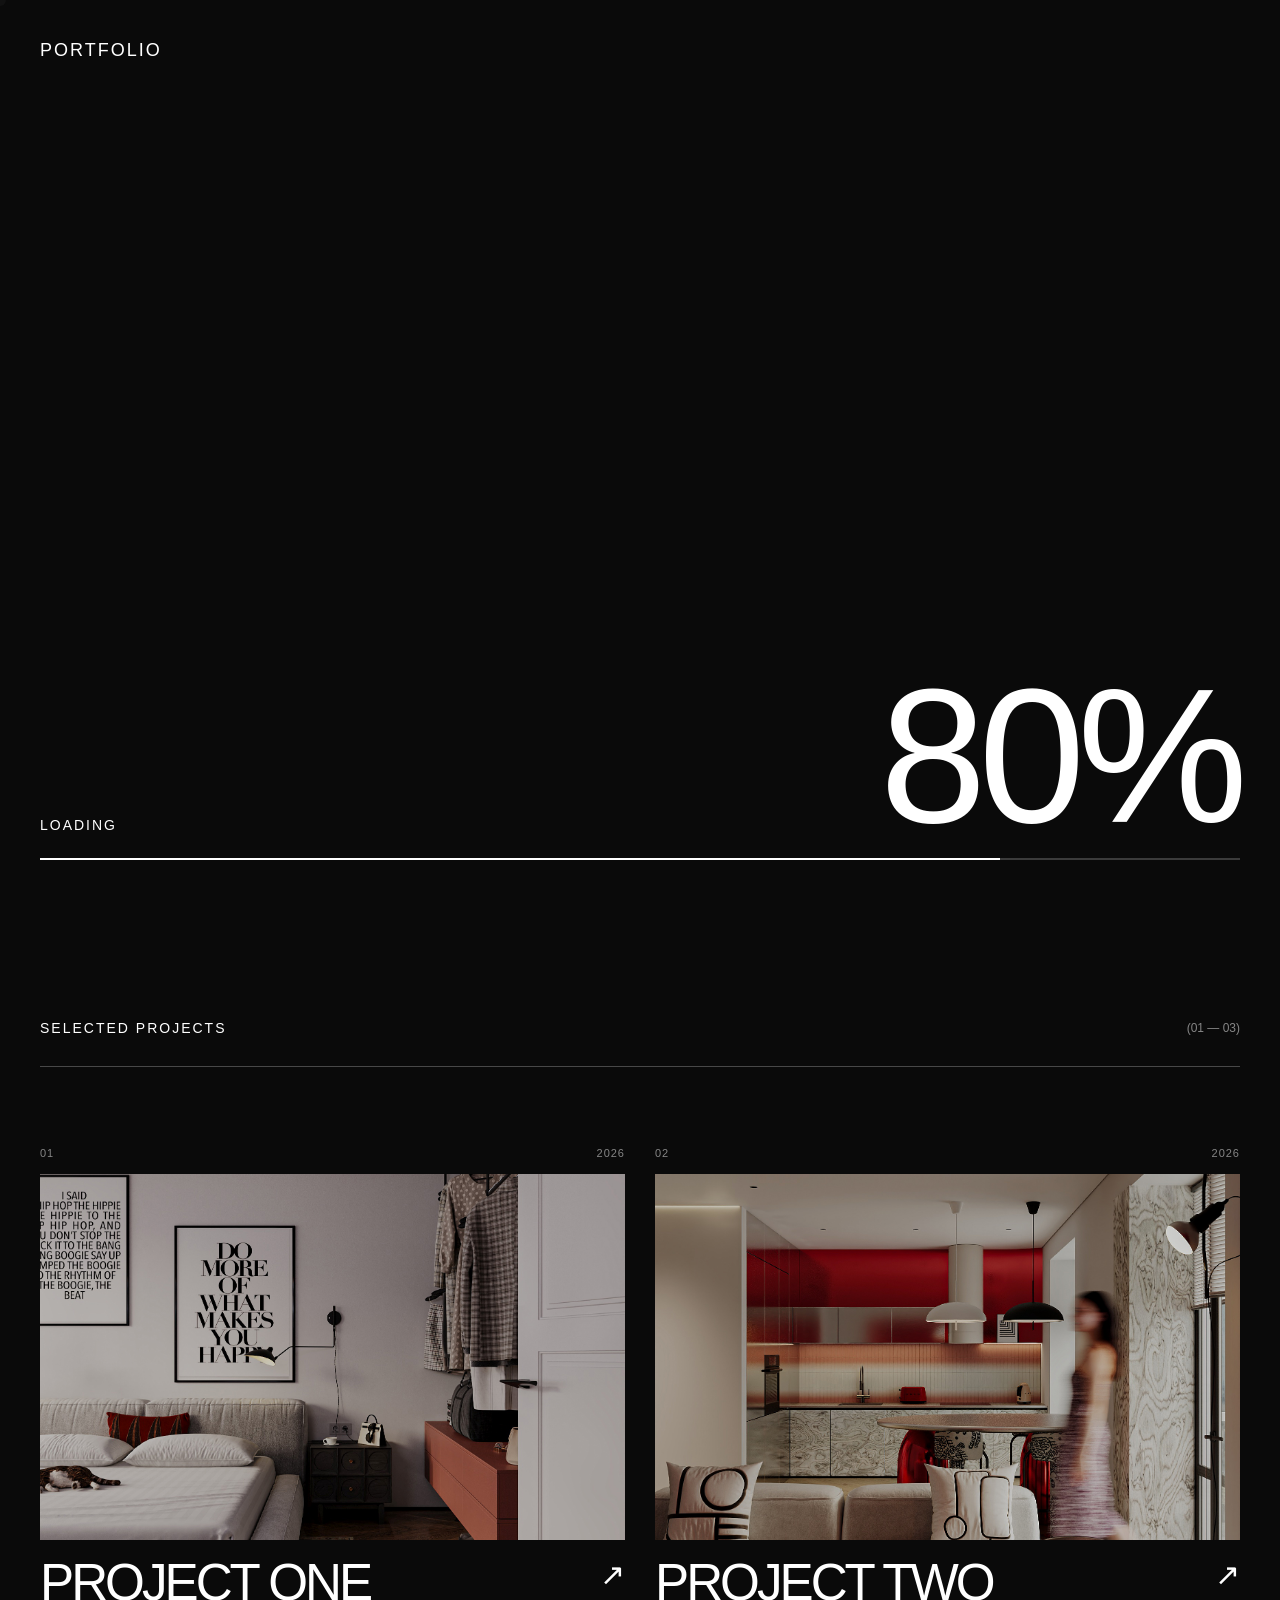
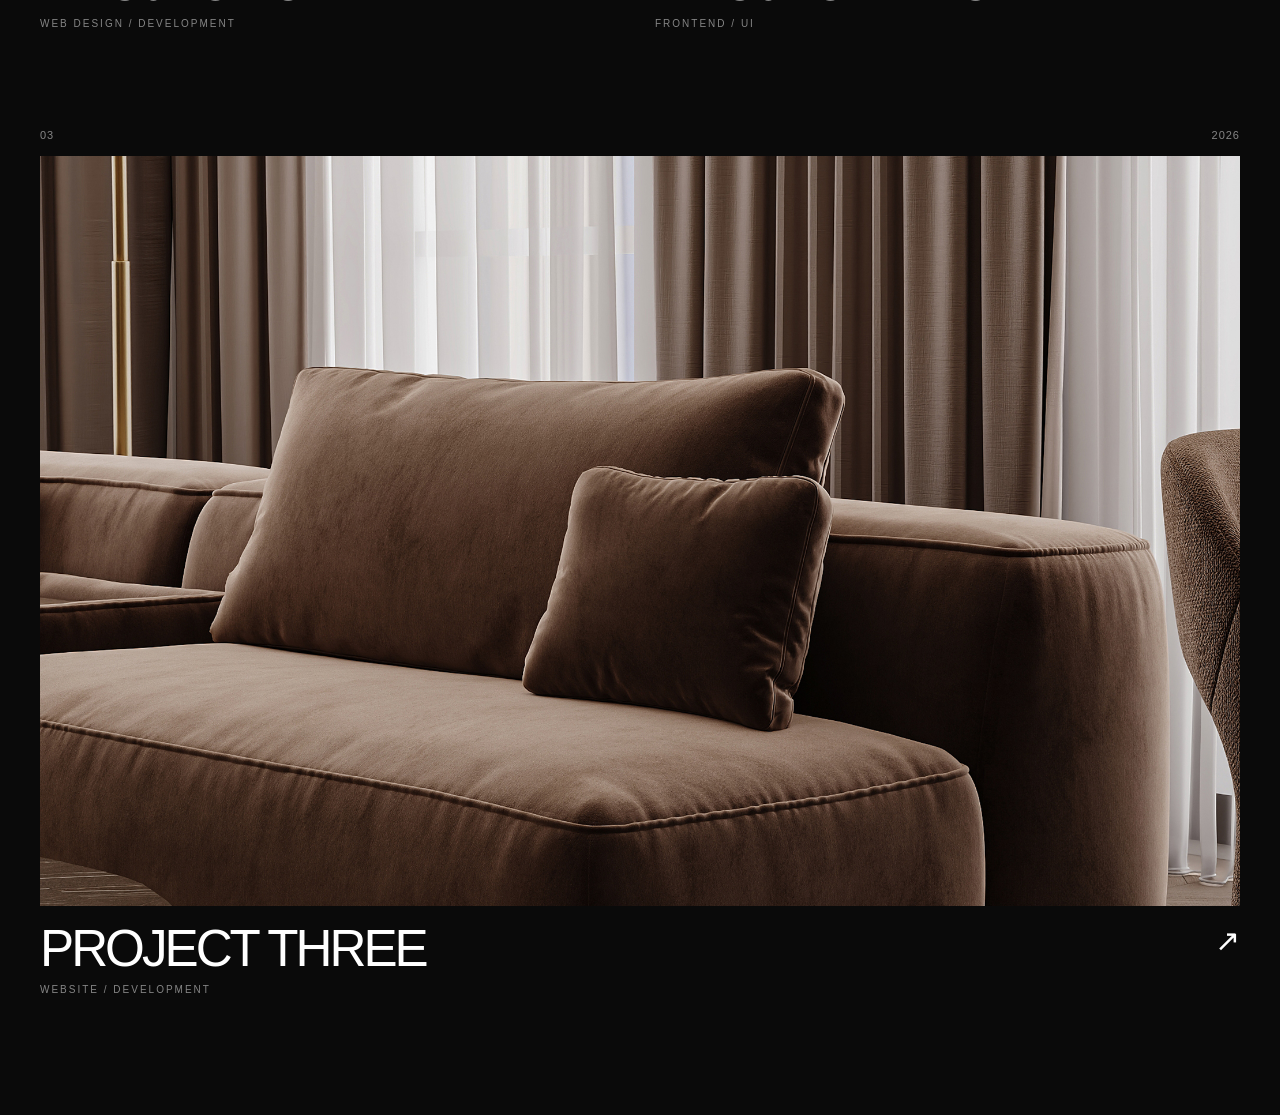
==== index.html @ f6649f34 "Add files via upload" ====
<!DOCTYPE html>
<html lang="uk">

<head>
    <meta charset="UTF-8">

    <meta
        name="viewport"
        content="width=device-width, initial-scale=1.0"
    >

    <title>Portfolio</title>

    <link rel="stylesheet" href="style.css">
</head>


<body>


    <!-- ========================
         CUSTOM CURSOR
    ========================= -->

    <div class="cursor"></div>



    <!-- ========================
         LOADER
    ========================= -->

    <div class="loader">

        <div class="loader-content">

            <h1 class="loader-logo">
                PORTFOLIO
            </h1>


            <div class="loader-bottom">

                <div class="loader-info">

                    <span>LOADING</span>

                    <span class="loader-percent">
                        0%
                    </span>

                </div>


                <div class="loader-line">

                    <div class="loader-line-progress"></div>

                </div>

            </div>

        </div>

    </div>



    <!-- ========================
         HERO
    ========================= -->

    <main class="hero">


        <div class="hero-top">

            <span>
                PORTFOLIO / 2026
            </span>

            <span>
                WEB DEVELOPER
            </span>

        </div>



        <div class="hero-title">

            <div class="hero-title-mask">

                <h1>
                    YOUR NAME
                </h1>

            </div>

        </div>



        <div class="hero-bottom">

            <span>
                SCROLL TO EXPLORE
            </span>

            <span>
                ↓
            </span>

        </div>


    </main>



    <!-- ========================
         PROJECTS
    ========================= -->

    <section
        class="projects"
        id="projects"
    >


        <!-- HEADER -->

        <div class="projects-header">

            <h2>
                SELECTED PROJECTS
            </h2>

            <span>
                (01 — 03)
            </span>

        </div>



        <!-- PROJECT GRID -->

        <div class="projects-grid">


            <!-- ========================
                 PROJECT 01
            ========================= -->

            <article class="project-card">


                <div class="project-meta">

                    <span>
                        01
                    </span>

                    <span>
                        2026
                    </span>

                </div>



                <div class="project-image">

                    <img
                        src="assets/images/project-1.jpg"
                        alt="Project One"
                    >

                </div>



                <div class="project-card-bottom">


                    <div class="project-text">

                        <h3>
                            PROJECT ONE
                        </h3>

                        <p>
                            WEB DESIGN / DEVELOPMENT
                        </p>

                    </div>


                    <span class="project-card-arrow">
                        ↗
                    </span>


                </div>


            </article>



            <!-- ========================
                 PROJECT 02
            ========================= -->

            <article class="project-card">


                <div class="project-meta">

                    <span>
                        02
                    </span>

                    <span>
                        2026
                    </span>

                </div>



                <div class="project-image">

                    <img
                        src="assets/images/project-2.jpg"
                        alt="Project Two"
                    >

                </div>



                <div class="project-card-bottom">


                    <div class="project-text">

                        <h3>
                            PROJECT TWO
                        </h3>

                        <p>
                            FRONTEND / UI
                        </p>

                    </div>


                    <span class="project-card-arrow">
                        ↗
                    </span>


                </div>


            </article>



            <!-- ========================
                 PROJECT 03
            ========================= -->

            <article class="project-card">


                <div class="project-meta">

                    <span>
                        03
                    </span>

                    <span>
                        2026
                    </span>

                </div>



                <div class="project-image">

                    <img
                        src="assets/images/project-3.jpg"
                        alt="Project Three"
                    >

                </div>



                <div class="project-card-bottom">


                    <div class="project-text">

                        <h3>
                            PROJECT THREE
                        </h3>

                        <p>
                            WEBSITE / DEVELOPMENT
                        </p>

                    </div>


                    <span class="project-card-arrow">
                        ↗
                    </span>


                </div>


            </article>


        </div>


    </section>



    <!-- JAVASCRIPT -->

    <script src="script.js"></script>


</body>

</html>
---- style.css ----
/* ========================
   RESET
======================== */

* {
    margin: 0;
    padding: 0;
    box-sizing: border-box;
}


html,
body {
    width: 100%;
    min-height: 100%;
}


html {
    scroll-behavior: smooth;
}


body {
    font-family: Arial, sans-serif;

    background: #ffffff;

    overflow-x: hidden;
}



/* ========================
   LOADER
======================== */

.loader {
    position: fixed;

    inset: 0;

    z-index: 9999;

    background: #0a0a0a;

    color: #ffffff;
}


.loader-content {
    width: 100%;
    height: 100%;

    padding: 40px;

    display: flex;

    flex-direction: column;

    justify-content: space-between;
}


.loader-logo {
    font-size: 18px;

    font-weight: 500;

    letter-spacing: 2px;
}


.loader-bottom {
    width: 100%;
}


.loader-info {
    display: flex;

    justify-content: space-between;

    align-items: flex-end;

    margin-bottom: 25px;
}


.loader-info > span:first-child {
    font-size: 14px;

    letter-spacing: 2px;
}


.loader-percent {
    font-size: clamp(
        70px,
        15vw,
        220px
    );

    line-height: 0.8;

    letter-spacing: -8px;
}


.loader-line {
    width: 100%;

    height: 2px;

    background:
        rgba(255, 255, 255, 0.2);

    overflow: hidden;
}


.loader-line-progress {
    width: 0%;

    height: 100%;

    background: #ffffff;

    transition:
        width 0.1s linear;
}



/* ========================
   HERO
======================== */

.hero {
    position: relative;

    min-height: 100vh;

    padding: 40px;

    overflow: hidden;

    color: #000000;

    background: #f2f2f2;

    display: flex;

    flex-direction: column;

    justify-content: space-between;
}



/* ========================
   HERO BACKGROUND IMAGE
======================== */

.hero::before {
    content: "";

    position: absolute;

    inset: 0;

    background-image:
        url("assets/images/me.jpg");

    background-size: cover;

    background-position: center;

    background-repeat: no-repeat;

    filter: none;

    opacity: 1;

    transform: none;

    z-index: 0;
}



/* Ніякого білого шару */

.hero::after {
    content: none;
}



/* Контент поверх картинки */

.hero > * {
    position: relative;

    z-index: 1;
}



/* ========================
   HERO TOP
======================== */

.hero-top,
.hero-bottom {
    display: flex;

    justify-content: space-between;

    align-items: center;

    font-size: 12px;

    letter-spacing: 1px;

    opacity: 0;

    transform:
        translateY(20px);

    transition:
        opacity 0.8s ease,
        transform 0.8s ease;
}



/* ========================
   HERO TITLE
======================== */

.hero-title-mask {
    overflow: hidden;
}


.hero-title h1 {
    font-size: clamp(
        60px,
        14vw,
        220px
    );

    line-height: 0.8;

    letter-spacing: -8px;

    color: #000000;

    font-weight: 500;

    transform:
        translateY(110%);

    transition:
        transform 1.2s
        cubic-bezier(
            0.76,
            0,
            0.24,
            1
        );
}



/* ========================
   HERO ANIMATION
======================== */

.hero.show .hero-title h1 {
    transform:
        translateY(0);
}


.hero.show .hero-top,
.hero.show .hero-bottom {
    opacity: 1;

    transform:
        translateY(0);
}


.hero.show .hero-bottom {
    transition-delay: 0.2s;
}



/* ========================
   CUSTOM CURSOR
======================== */

.cursor {
    position: fixed;

    top: 0;

    left: 0;

    width: 12px;

    height: 12px;

    background: #111111;

    border-radius: 50%;

    pointer-events: none;

    z-index: 10000;

    transform:
        translate(-50%, -50%);

    transition:
        width 0.25s ease,
        height 0.25s ease,
        background 0.25s ease;
}



/* Збільшений курсор */

.cursor.active {
    width: 50px;

    height: 50px;

    background:
        rgba(20, 20, 20, 0.15);
}



/* ========================
   WHITE CURSOR
======================== */

.cursor.light {
    background: #ffffff;
}


.cursor.light.active {
    width: 50px;

    height: 50px;

    background:
        rgba(255, 255, 255, 0.25);
}



/* ========================
   DESKTOP CURSOR
======================== */

@media (pointer: fine) {

    body {
        cursor: none;
    }


    a,
    button {
        cursor: none;
    }

}



/* ========================
   TOUCH DEVICES
======================== */

@media (pointer: coarse) {

    .cursor {
        display: none;
    }

}



/* ========================
   PROJECTS
======================== */

.projects {
    position: relative;

    min-height: 100vh;

    padding: 120px 40px;

    background: #0a0a0a;

    color: #ffffff;
}



/* ========================
   PROJECTS HEADER
======================== */

.projects-header {
    display: flex;

    justify-content: space-between;

    align-items: center;

    padding-bottom: 30px;

    margin-bottom: 80px;

    border-bottom:
        1px solid
        rgba(255, 255, 255, 0.25);
}


.projects-header h2 {
    font-size: 14px;

    font-weight: 400;

    letter-spacing: 2px;
}


.projects-header span {
    font-size: 12px;

    opacity: 0.5;
}



/* ========================
   PROJECT GRID
======================== */

.projects-grid {
    display: grid;

    grid-template-columns:
        repeat(2, 1fr);

    gap: 100px 30px;
}



/* Третя картка на всю ширину */

.project-card:nth-child(3) {
    grid-column:
        1 / -1;
}



/* ========================
   PROJECT CARD
======================== */

.project-card {
    position: relative;
}



/* ========================
   PROJECT META
======================== */

.project-meta {
    display: flex;

    justify-content: space-between;

    align-items: center;

    margin-bottom: 15px;

    font-size: 11px;

    letter-spacing: 1px;

    opacity: 0.5;
}



/* ========================
   PROJECT IMAGE
======================== */

.project-image {
    position: relative;

    width: 100%;

    aspect-ratio: 16 / 10;

    overflow: hidden;

    background: #181818;
}


.project-image img {
    width: 100%;

    height: 100%;

    display: block;

    object-fit: cover;

    transform:
        scale(1);

    transition:
        transform 0.8s
        cubic-bezier(
            0.16,
            1,
            0.3,
            1
        );
}



/* ========================
   PROJECT BOTTOM
======================== */

.project-card-bottom {
    display: flex;

    justify-content: space-between;

    align-items: flex-start;

    gap: 20px;

    padding-top: 20px;
}



/* ========================
   PROJECT TITLE
======================== */

.project-card-bottom h3 {
    font-size: clamp(
        30px,
        4vw,
        70px
    );

    font-weight: 500;

    line-height: 0.9;

    letter-spacing: -3px;
}



/* ========================
   PROJECT DESCRIPTION
======================== */

.project-card-bottom p {
    margin-top: 12px;

    font-size: 10px;

    letter-spacing: 2px;

    opacity: 0.5;
}



/* ========================
   PROJECT ARROW
======================== */

.project-card-arrow {
    flex-shrink: 0;

    font-size: 30px;

    line-height: 1;

    transition:
        transform 0.4s ease;
}



/* ========================
   PROJECT HOVER
======================== */

.project-card:hover
.project-image img {
    transform:
        scale(1.06);
}


.project-card:hover
.project-card-arrow {
    transform:
        rotate(45deg);
}



/* ========================
   TABLET
======================== */

@media (max-width: 900px) {

    .projects-grid {
        grid-template-columns: 1fr;

        gap: 80px;
    }


    .project-card:nth-child(3) {
        grid-column: auto;
    }

}



/* ========================
   MOBILE
======================== */

@media (max-width: 768px) {


    /* LOADER */

    .loader-content {
        padding: 20px;
    }


    .loader-percent {
        letter-spacing: -4px;
    }



    /* HERO */

    .hero {
        padding: 20px;
    }


    .hero::before {
        background-size: cover;

        background-position: center;

        filter: none;

        opacity: 1;

        transform: none;
    }


    .hero-title h1 {
        font-size: clamp(
            55px,
            18vw,
            100px
        );

        letter-spacing: -4px;
    }


    .hero-top,
    .hero-bottom {
        font-size: 10px;
    }



    /* PROJECTS */

    .projects {
        padding:
            80px 20px;
    }


    .projects-header {
        margin-bottom: 50px;
    }


    .projects-grid {
        grid-template-columns: 1fr;

        gap: 70px;
    }


    .project-card:nth-child(3) {
        grid-column: auto;
    }


    .project-image {
        aspect-ratio: 4 / 3;
    }


    .project-card-bottom h3 {
        font-size: 40px;

        letter-spacing: -2px;
    }


    .project-card-arrow {
        font-size: 25px;
    }

}



/* ========================
   SMALL MOBILE
======================== */

@media (max-width: 480px) {

    .hero {
        min-height: 100svh;
    }


    .hero-title h1 {
        font-size: 17vw;

        letter-spacing: -3px;
    }


    .projects-header h2 {
        font-size: 11px;
    }


    .project-card-bottom h3 {
        font-size: 34px;
    }


    .project-card-bottom p {
        font-size: 9px;
    }

}
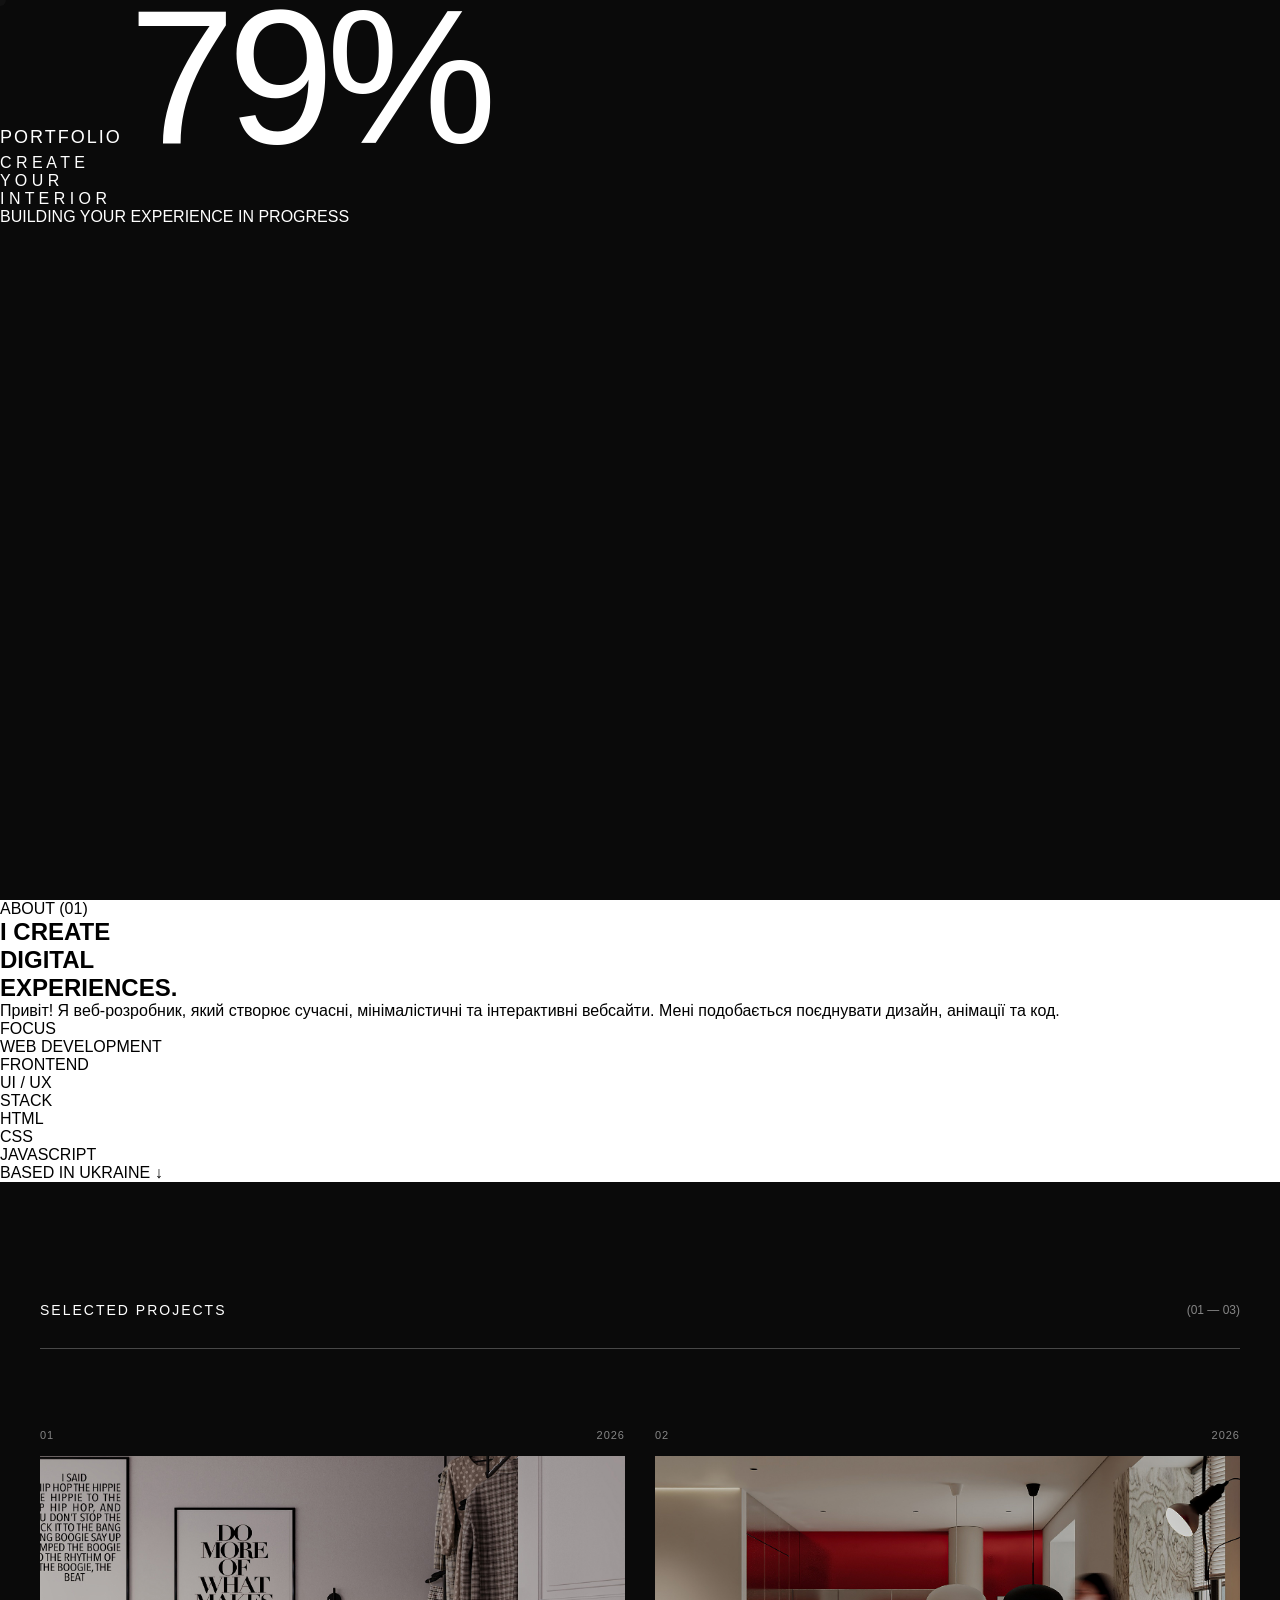
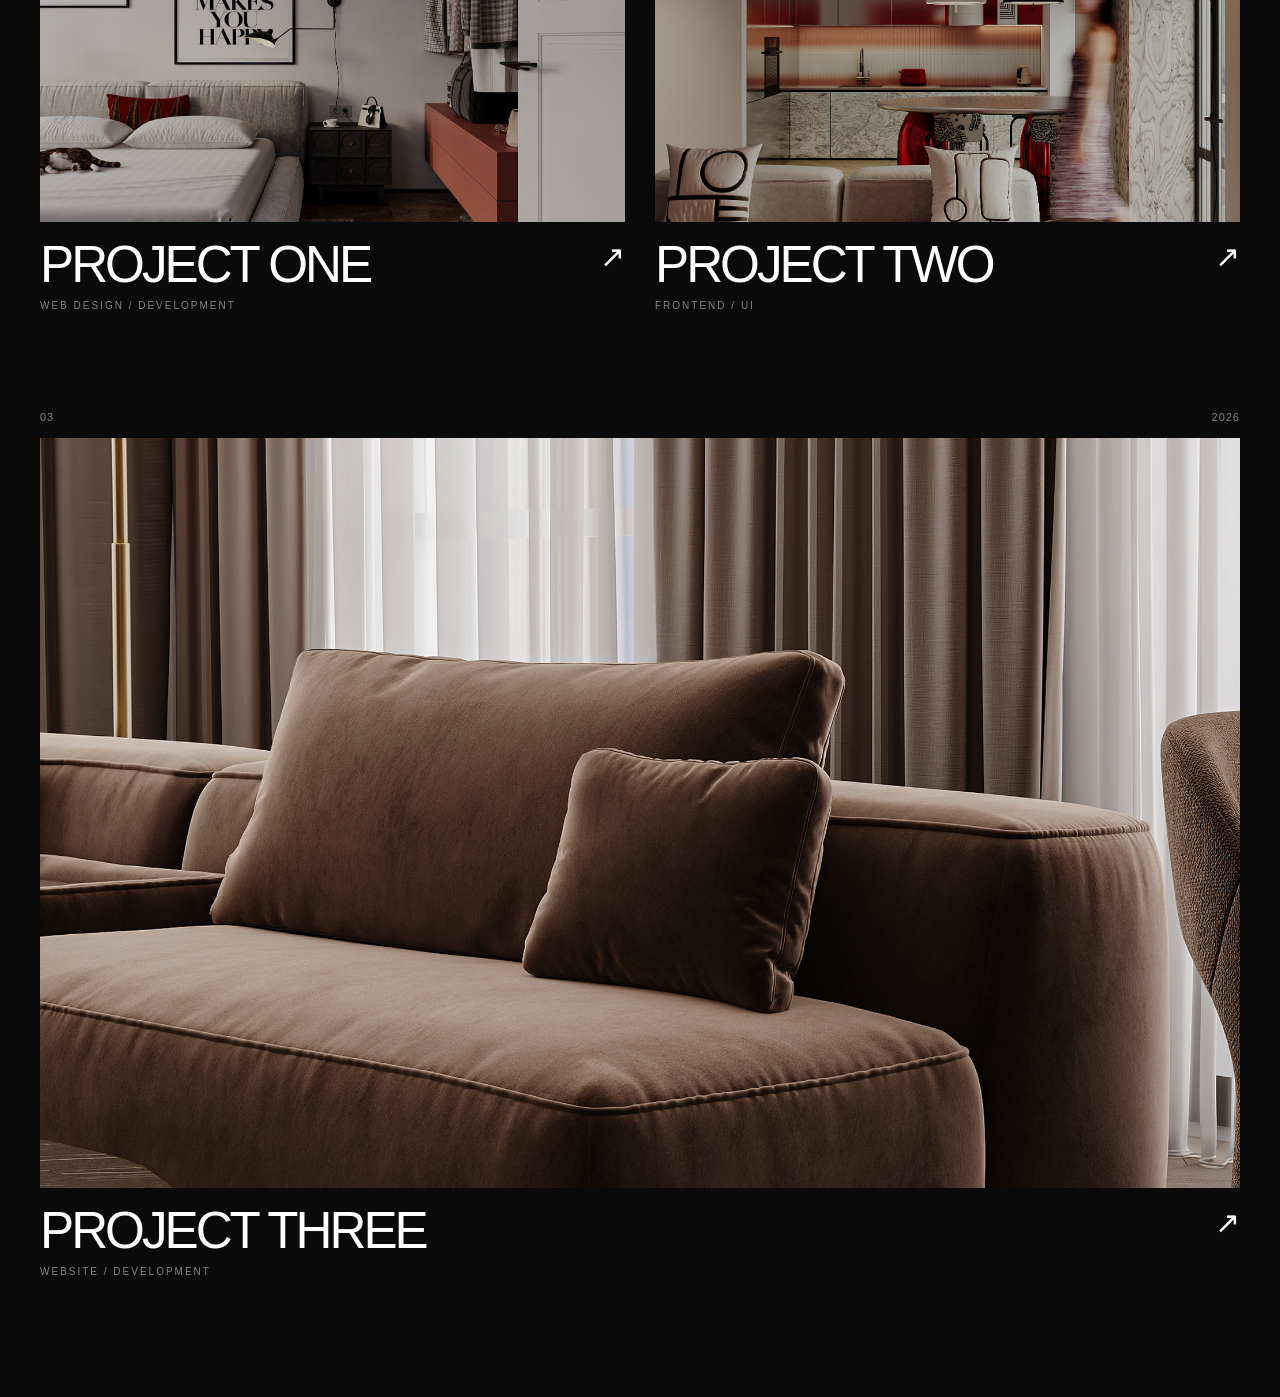
==== commit 5d2738cc: "Refactor index.html with new loader and structure Updated the HTML structure and added a loader sect" ====
--- a/index.html
+++ b/index.html
@@ -32,35 +32,138 @@
 
     <div class="loader">
 
-        <div class="loader-content">
-
-            <h1 class="loader-logo">
+        <!-- TOP -->
+
+        <div class="loader-top">
+
+            <span class="loader-logo">
                 PORTFOLIO
-            </h1>
-
-
-            <div class="loader-bottom">
-
-                <div class="loader-info">
-
-                    <span>LOADING</span>
-
-                    <span class="loader-percent">
-                        0%
-                    </span>
-
-                </div>
-
-
-                <div class="loader-line">
-
-                    <div class="loader-line-progress"></div>
+            </span>
+
+            <span class="loader-percent">
+                0%
+            </span>
+
+        </div>
+
+
+        <!-- BUILDING AREA -->
+
+        <div class="build-stage">
+
+
+            <!-- TEXT -->
+
+            <div class="build-text">
+
+
+                <!-- CREATE -->
+
+                <div class="build-line">
+
+                    <span class="build-letter">C</span>
+                    <span class="build-letter">R</span>
+                    <span class="build-letter">E</span>
+                    <span class="build-letter">A</span>
+                    <span class="build-letter">T</span>
+                    <span class="build-letter">E</span>
+
+                </div>
+
+
+                <!-- YOUR -->
+
+                <div class="build-line">
+
+                    <span class="build-letter">Y</span>
+                    <span class="build-letter">O</span>
+                    <span class="build-letter">U</span>
+                    <span class="build-letter">R</span>
+
+                </div>
+
+
+                <!-- INTERIOR -->
+
+                <div class="build-line">
+
+                    <span class="build-letter">I</span>
+                    <span class="build-letter">N</span>
+                    <span class="build-letter">T</span>
+                    <span class="build-letter">E</span>
+                    <span class="build-letter">R</span>
+                    <span class="build-letter">I</span>
+                    <span class="build-letter">O</span>
+                    <span class="build-letter">R</span>
 
                 </div>
 
             </div>
 
-        </div>
+
+
+            <!-- ========================
+                 BUILDER
+            ========================= -->
+
+            <div class="builder">
+
+
+                <!-- HELMET -->
+
+                <div class="builder-helmet"></div>
+
+
+                <!-- HEAD -->
+
+                <div class="builder-head"></div>
+
+
+                <!-- BODY -->
+
+                <div class="builder-body"></div>
+
+
+                <!-- ARMS -->
+
+                <div class="builder-arm builder-arm-left"></div>
+
+                <div class="builder-arm builder-arm-right"></div>
+
+
+                <!-- LEGS -->
+
+                <div class="builder-leg builder-leg-left"></div>
+
+                <div class="builder-leg builder-leg-right"></div>
+
+
+                <!-- LETTER IN HAND -->
+
+                <span class="builder-letter"></span>
+
+
+            </div>
+
+
+        </div>
+
+
+
+        <!-- BOTTOM -->
+
+        <div class="loader-bottom">
+
+            <span>
+                BUILDING YOUR EXPERIENCE
+            </span>
+
+            <span class="loader-status">
+                IN PROGRESS
+            </span>
+
+        </div>
+
 
     </div>
 
@@ -119,16 +222,122 @@
 
 
     <!-- ========================
+         ABOUT
+    ========================= -->
+
+    <section class="about" id="about">
+
+
+        <div class="about-header">
+
+            <span>
+                ABOUT
+            </span>
+
+            <span>
+                (01)
+            </span>
+
+        </div>
+
+
+
+        <div class="about-content">
+
+
+            <div class="about-title">
+
+                <h2>
+                    I CREATE<br>
+                    DIGITAL<br>
+                    EXPERIENCES.
+                </h2>
+
+            </div>
+
+
+
+            <div class="about-right">
+
+
+                <p class="about-description">
+
+                    Привіт! Я веб-розробник, який створює
+                    сучасні, мінімалістичні та інтерактивні
+                    вебсайти. Мені подобається поєднувати
+                    дизайн, анімації та код.
+
+                </p>
+
+
+
+                <div class="about-details">
+
+
+                    <div class="about-detail">
+
+                        <span class="about-label">
+                            FOCUS
+                        </span>
+
+                        <p>
+                            WEB DEVELOPMENT<br>
+                            FRONTEND<br>
+                            UI / UX
+                        </p>
+
+                    </div>
+
+
+
+                    <div class="about-detail">
+
+                        <span class="about-label">
+                            STACK
+                        </span>
+
+                        <p>
+                            HTML<br>
+                            CSS<br>
+                            JAVASCRIPT
+                        </p>
+
+                    </div>
+
+
+                </div>
+
+
+            </div>
+
+
+        </div>
+
+
+
+        <div class="about-bottom">
+
+            <span>
+                BASED IN UKRAINE
+            </span>
+
+            <span>
+                ↓
+            </span>
+
+        </div>
+
+
+    </section>
+
+
+
+    <!-- ========================
          PROJECTS
     ========================= -->
 
-    <section
-        class="projects"
-        id="projects"
-    >
-
-
-        <!-- HEADER -->
+    <section class="projects" id="projects">
+
 
         <div class="projects-header">
 
@@ -143,8 +352,6 @@
         </div>
 
 
-
-        <!-- PROJECT GRID -->
 
         <div class="projects-grid">
 
@@ -335,11 +542,13 @@
 
 
 
-    <!-- JAVASCRIPT -->
+    <!-- ========================
+         JAVASCRIPT
+    ========================= -->
 
     <script src="script.js"></script>
 
 
 </body>
 
-</html>+</html>
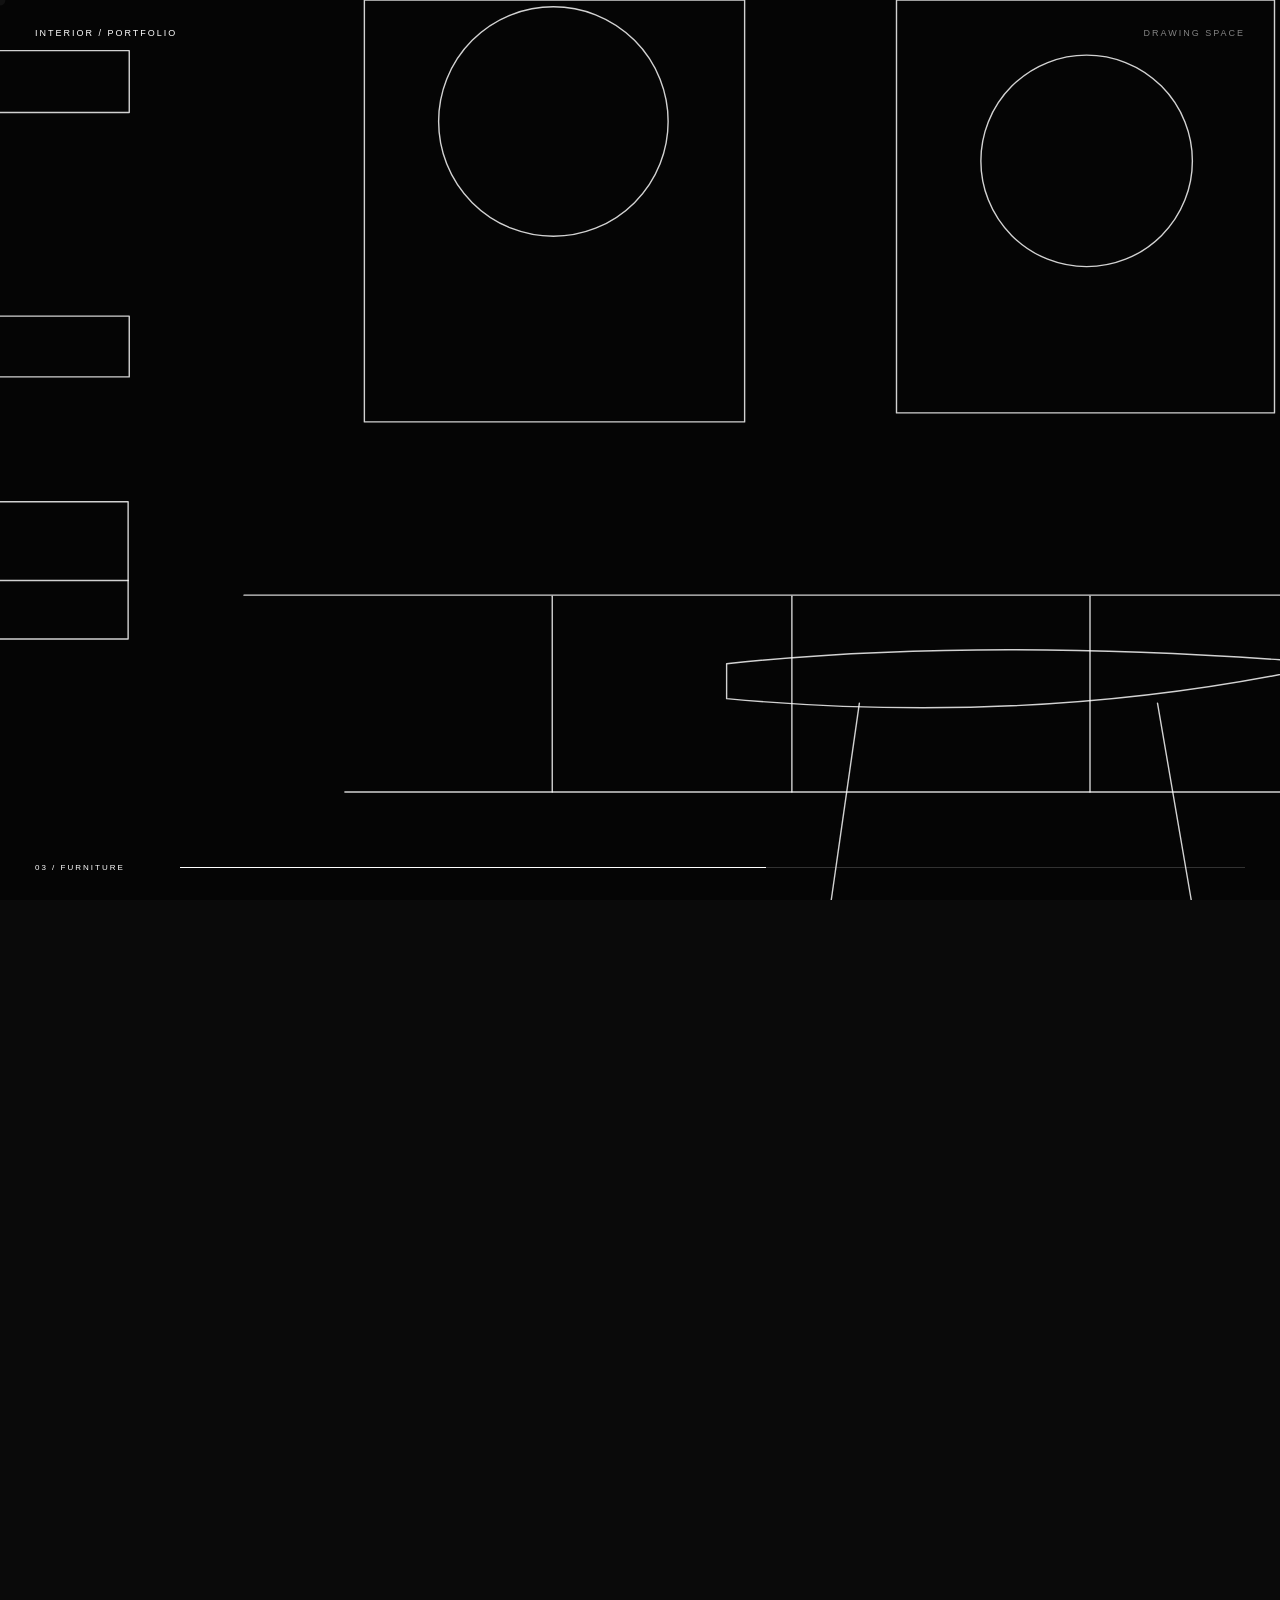
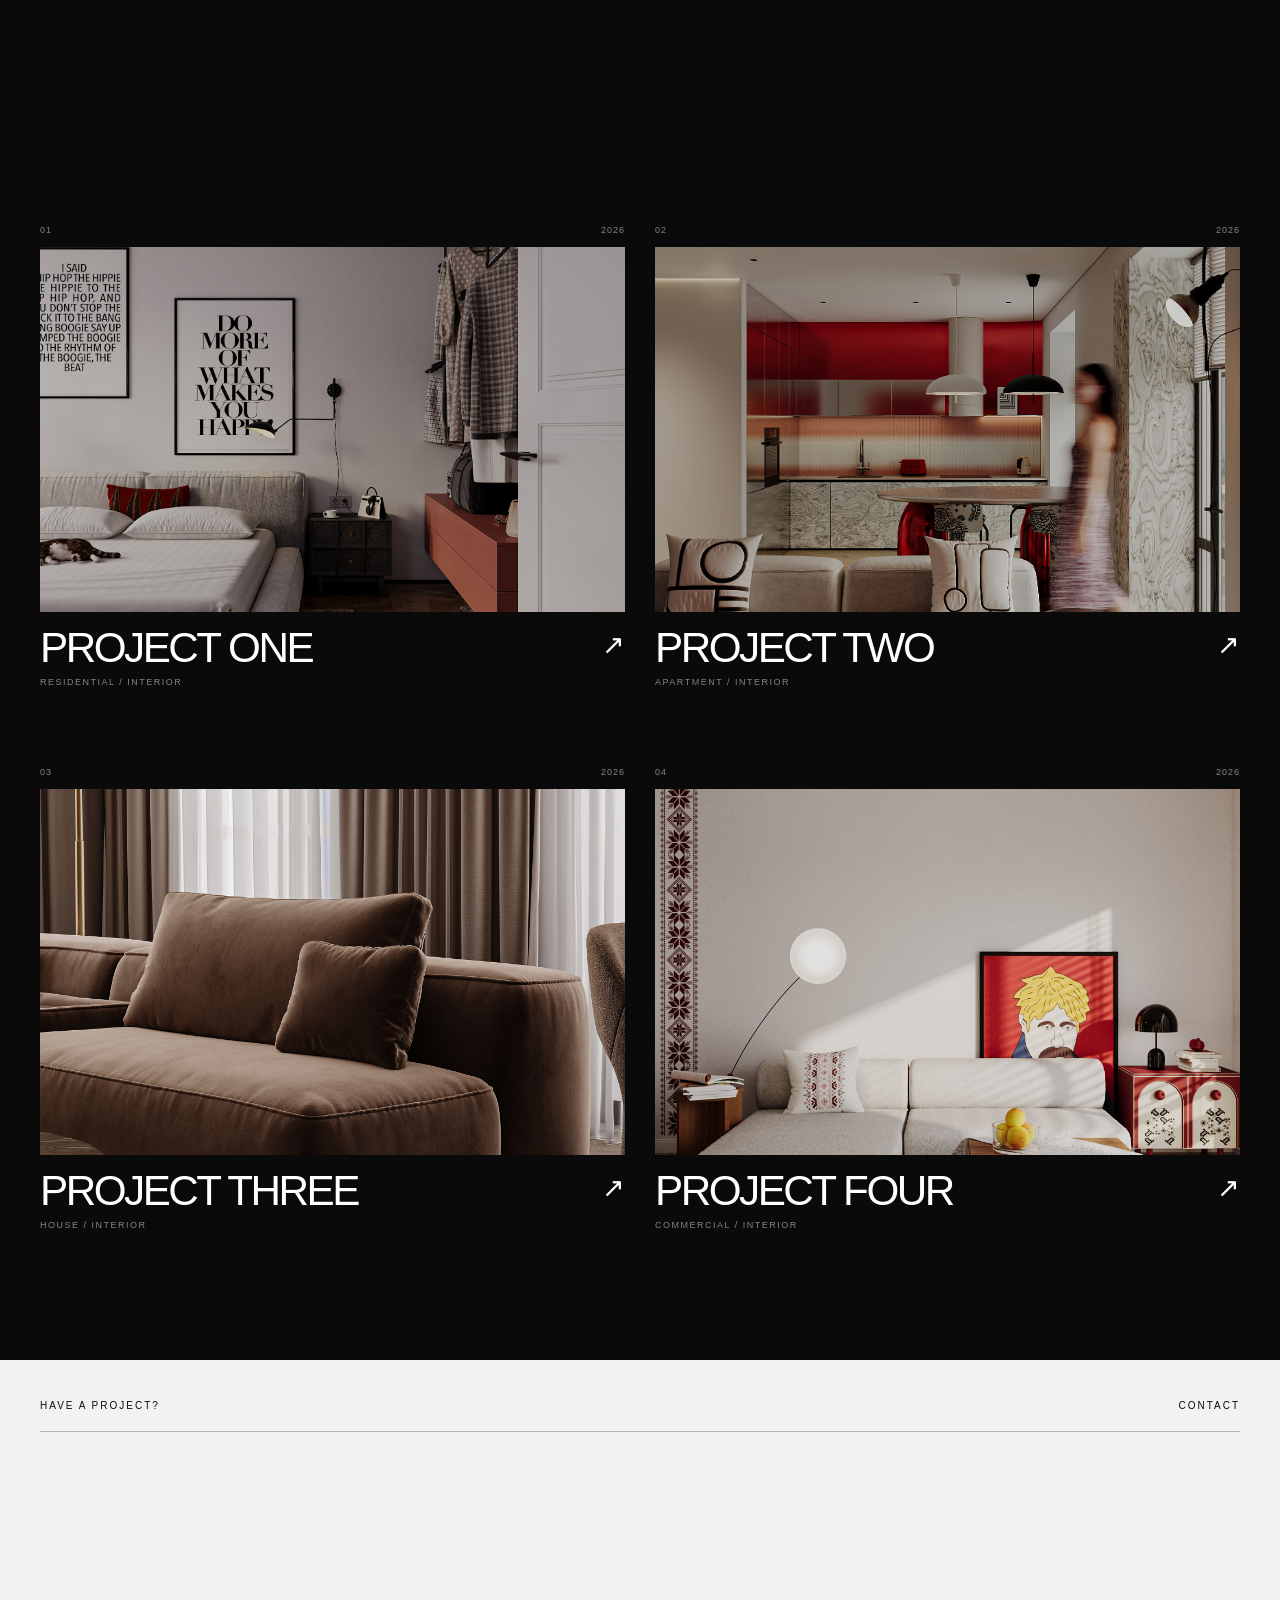
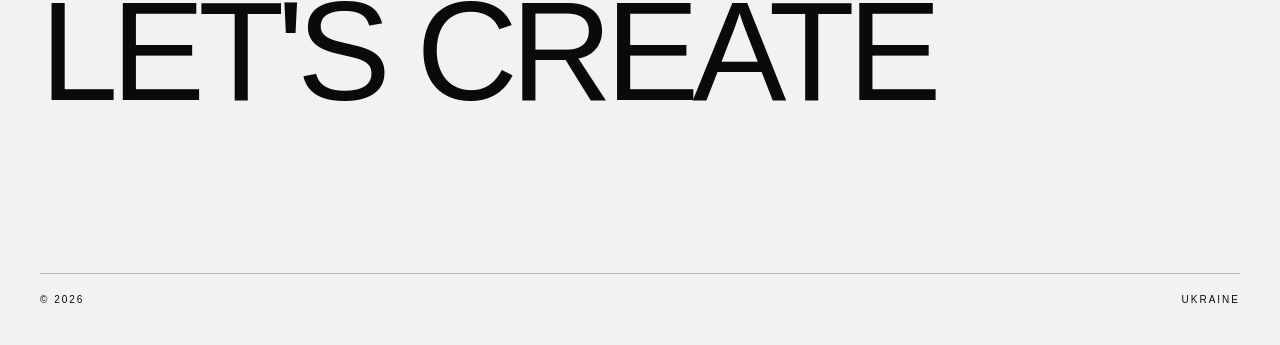
==== commit 06434584: "Add files via upload" ====
--- a/index.html
+++ b/index.html
@@ -3,178 +3,420 @@
 
 <head>
     <meta charset="UTF-8">
-
-    <meta
-        name="viewport"
-        content="width=device-width, initial-scale=1.0"
-    >
-
-    <title>Portfolio</title>
+    <meta name="viewport" content="width=device-width, initial-scale=1.0">
+
+    <title>Interior Portfolio</title>
 
     <link rel="stylesheet" href="style.css">
 </head>
 
-
 <body>
 
-
-    <!-- ========================
-         CUSTOM CURSOR
-    ========================= -->
-
+    <!-- CUSTOM CURSOR -->
     <div class="cursor"></div>
 
 
-
-    <!-- ========================
-         LOADER
-    ========================= -->
-
-    <div class="loader">
-
-        <!-- TOP -->
+    <!-- ==================================================
+         INTERIOR DRAWING LOADER
+    =================================================== -->
+
+    <div class="loader" id="loader">
 
         <div class="loader-top">
-
-            <span class="loader-logo">
-                PORTFOLIO
+            <span>INTERIOR / PORTFOLIO</span>
+            <span class="loader-status">DRAWING SPACE</span>
+        </div>
+
+
+        <div class="loader-scene">
+
+
+            <!-- DARK LAYER -->
+            <div class="loader-dark"></div>
+
+
+            <!-- SVG DRAWING -->
+            <svg
+                class="loader-drawing"
+                viewBox="0 0 1840 800"
+                preserveAspectRatio="xMidYMid slice"
+                aria-hidden="true"
+            >
+
+                <!-- ==============================
+                     WALL / ROOM
+                =============================== -->
+
+                <path
+                    class="draw-line line-room"
+                    d="M35 445 L35 45"
+                />
+
+                <path
+                    class="draw-line line-room"
+                    d="M1805 45 L1805 760"
+                />
+
+
+                <!-- ==============================
+                     LEFT LARGE POSTER
+                =============================== -->
+
+                <rect
+                    class="draw-line line-poster"
+                    x="675"
+                    y="0"
+                    width="338"
+                    height="375"
+                />
+
+                <circle
+                    class="draw-line line-circle"
+                    cx="843"
+                    cy="108"
+                    r="102"
+                />
+
+                <line
+                    class="draw-line detail-line"
+                    x1="707"
+                    y1="300"
+                    x2="977"
+                    y2="300"
+                />
+
+
+                <!-- ==============================
+                     RIGHT LARGE POSTER
+                =============================== -->
+
+                <rect
+                    class="draw-line line-poster"
+                    x="1148"
+                    y="0"
+                    width="336"
+                    height="367"
+                />
+
+                <circle
+                    class="draw-line line-circle"
+                    cx="1317"
+                    cy="143"
+                    r="94"
+                />
+
+                <line
+                    class="draw-line detail-line"
+                    x1="1188"
+                    y1="333"
+                    x2="1450"
+                    y2="333"
+                />
+
+
+                <!-- ==============================
+                     LEFT SHELVES
+                =============================== -->
+
+                <path
+                    class="draw-line furniture-line"
+                    d="M221 45 L466 45 L466 100 L221 100 Z"
+                />
+
+                <path
+                    class="draw-line furniture-line"
+                    d="M220 281 L466 281 L466 335 L220 335 Z"
+                />
+
+                <rect
+                    class="draw-line detail-line"
+                    x="256"
+                    y="207"
+                    width="164"
+                    height="130"
+                />
+
+
+                <!-- ==============================
+                     PENDANT LIGHTS
+                =============================== -->
+
+                <line
+                    class="draw-line light-line"
+                    x1="132"
+                    y1="0"
+                    x2="132"
+                    y2="178"
+                />
+
+                <path
+                    class="draw-line light-line"
+                    d="M34 178 Q132 163 245 185"
+                />
+
+                <line
+                    class="draw-line light-line"
+                    x1="256"
+                    y1="0"
+                    x2="256"
+                    y2="211"
+                />
+
+                <path
+                    class="draw-line light-line"
+                    d="M164 213 Q256 197 350 221"
+                />
+
+
+                <!-- ==============================
+                     LEFT COUNTER
+                =============================== -->
+
+                <path
+                    class="draw-line furniture-line"
+                    d="M34 446 L465 446 L465 568 L34 568"
+                />
+
+                <path
+                    class="draw-line furniture-line"
+                    d="M34 516 L465 516"
+                />
+
+
+                <!-- ==============================
+                     LONG CONSOLE
+                =============================== -->
+
+                <path
+                    class="draw-line main-furniture"
+                    d="M568 529
+                       L1592 529
+                       L1592 704
+                       L568 704
+                       Z"
+                />
+
+                <line
+                    class="draw-line furniture-line"
+                    x1="842"
+                    y1="530"
+                    x2="842"
+                    y2="704"
+                />
+
+                <line
+                    class="draw-line furniture-line"
+                    x1="1055"
+                    y1="530"
+                    x2="1055"
+                    y2="704"
+                />
+
+                <line
+                    class="draw-line furniture-line"
+                    x1="1320"
+                    y1="530"
+                    x2="1320"
+                    y2="704"
+                />
+
+
+                <!-- ==============================
+                     TABLE
+                =============================== -->
+
+                <path
+                    class="draw-line main-furniture"
+                    d="M997 590
+                       Q1230 565 1535 590
+                       Q1280 647 997 621
+                       Z"
+                />
+
+                <line
+                    class="draw-line furniture-line"
+                    x1="1115"
+                    y1="625"
+                    x2="1090"
+                    y2="800"
+                />
+
+                <line
+                    class="draw-line furniture-line"
+                    x1="1380"
+                    y1="625"
+                    x2="1410"
+                    y2="800"
+                />
+
+
+                <!-- ==============================
+                     FRONT LEFT CHAIR
+                =============================== -->
+
+                <path
+                    class="draw-line chair-line"
+                    d="M760 600
+                       Q730 570 755 560
+                       Q810 545 846 585"
+                />
+
+                <path
+                    class="draw-line chair-line"
+                    d="M758 600
+                       L691 665
+                       Q672 690 689 713
+                       L749 772"
+                />
+
+                <path
+                    class="draw-line chair-line"
+                    d="M846 585
+                       L934 612
+                       L952 684"
+                />
+
+                <path
+                    class="draw-line chair-line"
+                    d="M700 673
+                       Q770 645 851 670
+                       Q885 682 882 730
+                       L870 800"
+                />
+
+
+                <!-- ==============================
+                     RIGHT CHAIR
+                =============================== -->
+
+                <path
+                    class="draw-line chair-line"
+                    d="M1480 580
+                       Q1605 552 1695 584
+                       Q1735 598 1715 632"
+                />
+
+                <path
+                    class="draw-line chair-line"
+                    d="M1485 584
+                       L1445 632
+                       L1418 740"
+                />
+
+                <path
+                    class="draw-line chair-line"
+                    d="M1715 632
+                       L1675 705
+                       L1640 800"
+                />
+
+                <path
+                    class="draw-line chair-line"
+                    d="M1460 708
+                       Q1580 680 1695 725"
+                />
+
+
+                <!-- ==============================
+                     LEFT BAR CHAIR
+                =============================== -->
+
+                <path
+                    class="draw-line chair-line"
+                    d="M339 520
+                       Q372 480 425 493
+                       L473 510
+                       L470 620"
+                />
+
+                <line
+                    class="draw-line chair-line"
+                    x1="352"
+                    y1="570"
+                    x2="350"
+                    y2="800"
+                />
+
+                <line
+                    class="draw-line chair-line"
+                    x1="445"
+                    y1="565"
+                    x2="455"
+                    y2="800"
+                />
+
+
+                <!-- ==============================
+                     TABLE OBJECTS
+                =============================== -->
+
+                <ellipse
+                    class="draw-line detail-line"
+                    cx="1395"
+                    cy="587"
+                    rx="70"
+                    ry="15"
+                />
+
+                <path
+                    class="draw-line detail-line"
+                    d="M1180 579 L1290 579 L1315 595 L1170 595 Z"
+                />
+
+
+                <!-- ==============================
+                     DECOR / LAMP
+                =============================== -->
+
+                <path
+                    class="draw-line detail-line"
+                    d="M925 525
+                       L925 455
+                       Q925 410 962 410
+                       Q1000 410 1000 455
+                       L1000 525"
+                />
+
+                <line
+                    class="draw-line detail-line"
+                    x1="962"
+                    y1="390"
+                    x2="962"
+                    y2="525"
+                />
+
+            </svg>
+
+
+            <!-- RED ACCENTS -->
+            <div class="loader-red loader-red-one"></div>
+            <div class="loader-red loader-red-two"></div>
+
+
+
+        </div>
+
+
+        <div class="loader-bottom">
+
+            <span class="loader-step">
+                01 / STRUCTURE
             </span>
 
-            <span class="loader-percent">
-                0%
-            </span>
-
-        </div>
-
-
-        <!-- BUILDING AREA -->
-
-        <div class="build-stage">
-
-
-            <!-- TEXT -->
-
-            <div class="build-text">
-
-
-                <!-- CREATE -->
-
-                <div class="build-line">
-
-                    <span class="build-letter">C</span>
-                    <span class="build-letter">R</span>
-                    <span class="build-letter">E</span>
-                    <span class="build-letter">A</span>
-                    <span class="build-letter">T</span>
-                    <span class="build-letter">E</span>
-
-                </div>
-
-
-                <!-- YOUR -->
-
-                <div class="build-line">
-
-                    <span class="build-letter">Y</span>
-                    <span class="build-letter">O</span>
-                    <span class="build-letter">U</span>
-                    <span class="build-letter">R</span>
-
-                </div>
-
-
-                <!-- INTERIOR -->
-
-                <div class="build-line">
-
-                    <span class="build-letter">I</span>
-                    <span class="build-letter">N</span>
-                    <span class="build-letter">T</span>
-                    <span class="build-letter">E</span>
-                    <span class="build-letter">R</span>
-                    <span class="build-letter">I</span>
-                    <span class="build-letter">O</span>
-                    <span class="build-letter">R</span>
-
-                </div>
-
+            <div class="loader-progress">
+                <div class="loader-progress-fill"></div>
             </div>
 
-
-
-            <!-- ========================
-                 BUILDER
-            ========================= -->
-
-            <div class="builder">
-
-
-                <!-- HELMET -->
-
-                <div class="builder-helmet"></div>
-
-
-                <!-- HEAD -->
-
-                <div class="builder-head"></div>
-
-
-                <!-- BODY -->
-
-                <div class="builder-body"></div>
-
-
-                <!-- ARMS -->
-
-                <div class="builder-arm builder-arm-left"></div>
-
-                <div class="builder-arm builder-arm-right"></div>
-
-
-                <!-- LEGS -->
-
-                <div class="builder-leg builder-leg-left"></div>
-
-                <div class="builder-leg builder-leg-right"></div>
-
-
-                <!-- LETTER IN HAND -->
-
-                <span class="builder-letter"></span>
-
-
-            </div>
-
-
-        </div>
-
-
-
-        <!-- BOTTOM -->
-
-        <div class="loader-bottom">
-
-            <span>
-                BUILDING YOUR EXPERIENCE
-            </span>
-
-            <span class="loader-status">
-                IN PROGRESS
-            </span>
-
-        </div>
-
+        </div>
 
     </div>
 
 
-
-    <!-- ========================
+    <!-- ==================================================
          HERO
-    ========================= -->
+    =================================================== -->
 
     <main class="hero">
-
 
         <div class="hero-top">
 
@@ -183,19 +425,18 @@
             </span>
 
             <span>
-                WEB DEVELOPER
+                INTERIOR / DESIGN
             </span>
 
         </div>
 
 
-
         <div class="hero-title">
 
             <div class="hero-title-mask">
 
                 <h1>
-                    YOUR NAME
+                   BY BOHDAN
                 </h1>
 
             </div>
@@ -203,141 +444,105 @@
         </div>
 
 
-
         <div class="hero-bottom">
 
             <span>
-                SCROLL TO EXPLORE
+                CREATE YOUR INTERIOR
             </span>
 
-            <span>
-                ↓
-            </span>
-
-        </div>
-
+            <a href="#projects">
+                VIEW PROJECTS ↓
+            </a>
+
+        </div>
 
     </main>
 
 
-
-    <!-- ========================
+    <!-- ==================================================
          ABOUT
-    ========================= -->
+    =================================================== -->
 
     <section class="about" id="about">
 
-
-        <div class="about-header">
-
-            <span>
-                ABOUT
-            </span>
-
-            <span>
-                (01)
-            </span>
-
-        </div>
-
+        <div class="section-header">
+
+            <span>ABOUT</span>
+
+            <span>(01)</span>
+
+        </div>
 
 
         <div class="about-content">
 
-
             <div class="about-title">
 
                 <h2>
-                    I CREATE<br>
-                    DIGITAL<br>
-                    EXPERIENCES.
+                    СТВОРЕННЯ<br>
+                    ДИЗАЙНУ<br>
+                    З ХАРАКТЕРОМ.
                 </h2>
 
             </div>
 
 
-
             <div class="about-right">
 
-
                 <p class="about-description">
-
-                    Привіт! Я веб-розробник, який створює
-                    сучасні, мінімалістичні та інтерактивні
-                    вебсайти. Мені подобається поєднувати
-                    дизайн, анімації та код.
-
+                    Я створюю сучасні інтер'єри, у яких
+                    поєднуються функціональність,
+                    мінімалізм та характер простору.
                 </p>
 
+                <p class="about-description secondary">
+                    Кожен проєкт — це пошук балансу між
+                    архітектурою, матеріалами, світлом
+                    та способом життя людини.
+                </p>
 
 
                 <div class="about-details">
 
-
-                    <div class="about-detail">
-
-                        <span class="about-label">
-                            FOCUS
-                        </span>
+                    <div>
+
+                        <span>FOCUS</span>
 
                         <p>
-                            WEB DEVELOPMENT<br>
-                            FRONTEND<br>
-                            UI / UX
+                            INTERIOR DESIGN<br>
+                            VISUALIZATION<br>
+                            CONCEPT
                         </p>
 
                     </div>
 
 
-
-                    <div class="about-detail">
-
-                        <span class="about-label">
-                            STACK
-                        </span>
+                    <div>
+
+                        <span>BASED</span>
 
                         <p>
-                            HTML<br>
-                            CSS<br>
-                            JAVASCRIPT
+                            UKRAINE<br>
+                            AVAILABLE<br>
+                            WORLDWIDE
                         </p>
 
                     </div>
 
-
-                </div>
-
+                </div>
 
             </div>
 
-
-        </div>
-
-
-
-        <div class="about-bottom">
-
-            <span>
-                BASED IN UKRAINE
-            </span>
-
-            <span>
-                ↓
-            </span>
-
-        </div>
-
+        </div>
 
     </section>
 
 
-
-    <!-- ========================
+    <!-- ==================================================
          PROJECTS
-    ========================= -->
+    =================================================== -->
 
     <section class="projects" id="projects">
-
 
         <div class="projects-header">
 
@@ -346,36 +551,27 @@
             </h2>
 
             <span>
-                (01 — 03)
+                (01 — 04)
             </span>
 
         </div>
 
 
-
         <div class="projects-grid">
 
 
-            <!-- ========================
-                 PROJECT 01
-            ========================= -->
-
-            <article class="project-card">
-
+            <!-- PROJECT 01 -->
+
+            <article
+                class="project-card project-link"
+                data-project="project-1.html"
+                data-title="PROJECT ONE"
+            >
 
                 <div class="project-meta">
-
-                    <span>
-                        01
-                    </span>
-
-                    <span>
-                        2026
-                    </span>
-
-                </div>
-
-
+                    <span>01</span>
+                    <span>2026</span>
+                </div>
 
                 <div class="project-image">
 
@@ -386,56 +582,37 @@
 
                 </div>
 
-
-
                 <div class="project-card-bottom">
 
-
-                    <div class="project-text">
-
-                        <h3>
-                            PROJECT ONE
-                        </h3>
+                    <div>
+
+                        <h3>PROJECT ONE</h3>
 
                         <p>
-                            WEB DESIGN / DEVELOPMENT
+                            RESIDENTIAL / INTERIOR
                         </p>
 
                     </div>
 
-
-                    <span class="project-card-arrow">
-                        ↗
-                    </span>
-
-
-                </div>
-
+                    <span class="project-arrow">↗</span>
+
+                </div>
 
             </article>
 
 
-
-            <!-- ========================
-                 PROJECT 02
-            ========================= -->
-
-            <article class="project-card">
-
+            <!-- PROJECT 02 -->
+
+            <article
+                class="project-card project-link"
+                data-project="project-2.html"
+                data-title="PROJECT TWO"
+            >
 
                 <div class="project-meta">
-
-                    <span>
-                        02
-                    </span>
-
-                    <span>
-                        2026
-                    </span>
-
-                </div>
-
-
+                    <span>02</span>
+                    <span>2026</span>
+                </div>
 
                 <div class="project-image">
 
@@ -446,56 +623,37 @@
 
                 </div>
 
-
-
                 <div class="project-card-bottom">
 
-
-                    <div class="project-text">
-
-                        <h3>
-                            PROJECT TWO
-                        </h3>
+                    <div>
+
+                        <h3>PROJECT TWO</h3>
 
                         <p>
-                            FRONTEND / UI
+                            APARTMENT / INTERIOR
                         </p>
 
                     </div>
 
-
-                    <span class="project-card-arrow">
-                        ↗
-                    </span>
-
-
-                </div>
-
+                    <span class="project-arrow">↗</span>
+
+                </div>
 
             </article>
 
 
-
-            <!-- ========================
-                 PROJECT 03
-            ========================= -->
-
-            <article class="project-card">
-
+            <!-- PROJECT 03 -->
+
+            <article
+                class="project-card project-link"
+                data-project="project-3.html"
+                data-title="PROJECT THREE"
+            >
 
                 <div class="project-meta">
-
-                    <span>
-                        03
-                    </span>
-
-                    <span>
-                        2026
-                    </span>
-
-                </div>
-
-
+                    <span>03</span>
+                    <span>2026</span>
+                </div>
 
                 <div class="project-image">
 
@@ -506,49 +664,124 @@
 
                 </div>
 
-
-
                 <div class="project-card-bottom">
 
-
-                    <div class="project-text">
-
-                        <h3>
-                            PROJECT THREE
-                        </h3>
+                    <div>
+
+                        <h3>PROJECT THREE</h3>
 
                         <p>
-                            WEBSITE / DEVELOPMENT
+                            HOUSE / INTERIOR
                         </p>
 
                     </div>
 
-
-                    <span class="project-card-arrow">
-                        ↗
-                    </span>
-
-
-                </div>
-
+                    <span class="project-arrow">↗</span>
+
+                </div>
 
             </article>
 
 
-        </div>
-
+            <!-- PROJECT 04 -->
+
+            <article
+                class="project-card project-link"
+                data-project="project-4.html"
+                data-title="PROJECT FOUR"
+            >
+
+                <div class="project-meta">
+                    <span>04</span>
+                    <span>2026</span>
+                </div>
+
+                <div class="project-image">
+
+                    <img
+                        src="assets/images/project-4.jpg"
+                        alt="Project Four"
+                    >
+
+                </div>
+
+                <div class="project-card-bottom">
+
+                    <div>
+
+                        <h3>PROJECT FOUR</h3>
+
+                        <p>
+                            COMMERCIAL / INTERIOR
+                        </p>
+
+                    </div>
+
+                    <span class="project-arrow">↗</span>
+
+                </div>
+
+            </article>
+
+        </div>
 
     </section>
 
 
-
-    <!-- ========================
-         JAVASCRIPT
-    ========================= -->
+    <!-- ==================================================
+         FOOTER
+    =================================================== -->
+
+    <footer class="footer">
+
+        <div class="footer-top">
+
+            <span>HAVE A PROJECT?</span>
+
+            <span>CONTACT</span>
+
+        </div>
+
+
+        <h2>
+            LET'S CREATE
+        </h2>
+
+
+        <div class="footer-bottom">
+
+            <span>© 2026</span>
+
+            <span>UKRAINE</span>
+
+        </div>
+
+    </footer>
+
+
+    <!-- ==================================================
+         PAGE TRANSITION
+    =================================================== -->
+
+    <div class="page-transition">
+
+        <div class="transition-content">
+
+            <span>
+                OPENING PROJECT
+            </span>
+
+            <h2>
+                PROJECT
+            </h2>
+
+        </div>
+
+    </div>
+
 
     <script src="script.js"></script>
 
-
 </body>
 
-</html>
+</html>
--- a/style.css
+++ b/style.css
@@ -1,6 +1,6 @@
-/* ========================
+/* ==================================================
    RESET
-======================== */
+================================================== */
 
 * {
     margin: 0;
@@ -8,6 +8,9 @@
     box-sizing: border-box;
 }
 
+html {
+    scroll-behavior: smooth;
+}
 
 html,
 body {
@@ -15,274 +18,558 @@
     min-height: 100%;
 }
 
-
-html {
-    scroll-behavior: smooth;
-}
-
-
 body {
-    font-family: Arial, sans-serif;
-
-    background: #ffffff;
+    font-family: Arial, Helvetica, sans-serif;
+
+    background: #f2f2f2;
+    color: #0a0a0a;
 
     overflow-x: hidden;
 }
 
-
-
-/* ========================
+a {
+    color: inherit;
+    text-decoration: none;
+}
+
+img {
+    display: block;
+    width: 100%;
+}
+
+
+/* ==================================================
    LOADER
-======================== */
+================================================== */
 
 .loader {
     position: fixed;
-
     inset: 0;
 
-    z-index: 9999;
-
-    background: #0a0a0a;
-
+    z-index: 99999;
+
+    background: #090909;
     color: #ffffff;
-}
-
-
-.loader-content {
+
+    overflow: hidden;
+
+    display: flex;
+    flex-direction: column;
+
+    padding: 28px 35px;
+}
+
+
+/* ==================================================
+   LOADER TOP
+================================================== */
+
+.loader-top {
+    position: relative;
+
+    z-index: 20;
+
+    display: flex;
+    justify-content: space-between;
+    align-items: center;
+
+    font-size: 9px;
+
+    letter-spacing: 2px;
+}
+
+.loader-status {
+    opacity: 0.5;
+}
+
+
+/* ==================================================
+   LOADER SCENE
+================================================== */
+
+.loader-scene {
+    position: absolute;
+    inset: 0;
+
+    overflow: hidden;
+
+    background: #090909;
+}
+
+
+/* ==================================================
+   REAL INTERIOR IMAGE
+================================================== */
+
+.loader-image {
+    position: absolute;
+    inset: 0;
+
     width: 100%;
     height: 100%;
 
-    padding: 40px;
+    object-fit: cover;
+    object-position: center;
+
+    opacity: 0;
+
+    transform: scale(1.035);
+
+    filter:
+        grayscale(0.4)
+        contrast(1.05);
+
+    transition:
+        opacity 1s ease,
+        transform 1.6s cubic-bezier(0.16, 1, 0.3, 1),
+        filter 1s ease;
+}
+
+
+/* ==================================================
+   DARK OVERLAY
+================================================== */
+
+.loader-dark {
+    position: absolute;
+    inset: 0;
+
+    z-index: 2;
+
+    background: rgba(5, 5, 5, 0.92);
+
+    transition:
+        opacity 1.1s ease;
+}
+
+
+/* ==================================================
+   SVG DRAWING
+================================================== */
+
+.loader-drawing {
+    position: absolute;
+    inset: 0;
+
+    z-index: 5;
+
+    width: 100%;
+    height: 100%;
+}
+
+
+/* ==================================================
+   ALL DRAWING LINES
+================================================== */
+
+.draw-line {
+    fill: none;
+
+    stroke: rgba(255, 255, 255, 0.82);
+
+    stroke-width: 1.4;
+
+    stroke-linecap: round;
+    stroke-linejoin: round;
+
+    vector-effect: non-scaling-stroke;
+
+    stroke-dasharray: 2400;
+    stroke-dashoffset: 2400;
+}
+
+
+/* ==================================================
+   STRUCTURE
+================================================== */
+
+.loader.stage-1 .line-room {
+    animation:
+        drawLine 0.65s
+        cubic-bezier(0.65, 0, 0.35, 1)
+        forwards;
+}
+
+
+/* ==================================================
+   POSTERS
+================================================== */
+
+.loader.stage-2 .line-poster {
+    animation:
+        drawLine 0.65s
+        cubic-bezier(0.65, 0, 0.35, 1)
+        forwards;
+}
+
+.loader.stage-2 .line-circle {
+    animation:
+        drawLine 0.65s
+        0.15s
+        cubic-bezier(0.65, 0, 0.35, 1)
+        forwards;
+}
+
+
+/* ==================================================
+   FURNITURE
+================================================== */
+
+.loader.stage-3 .main-furniture {
+    animation:
+        drawLine 0.75s
+        cubic-bezier(0.65, 0, 0.35, 1)
+        forwards;
+}
+
+.loader.stage-3 .furniture-line {
+    animation:
+        drawLine 0.65s
+        0.1s
+        cubic-bezier(0.65, 0, 0.35, 1)
+        forwards;
+}
+
+
+/* ==================================================
+   CHAIRS
+================================================== */
+
+.loader.stage-4 .chair-line {
+    animation:
+        drawLine 0.65s
+        cubic-bezier(0.65, 0, 0.35, 1)
+        forwards;
+}
+
+
+/* ==================================================
+   DETAILS
+================================================== */
+
+.loader.stage-5 .detail-line,
+.loader.stage-5 .light-line {
+    animation:
+        drawLine 0.6s
+        cubic-bezier(0.65, 0, 0.35, 1)
+        forwards;
+}
+
+
+/* ==================================================
+   DRAW ANIMATION
+================================================== */
+
+@keyframes drawLine {
+
+    from {
+        stroke-dashoffset: 2400;
+    }
+
+    to {
+        stroke-dashoffset: 0;
+    }
+}
+
+
+/* ==================================================
+   RED ACCENTS
+================================================== */
+
+.loader-red {
+    position: absolute;
+
+    z-index: 4;
+
+    border-radius: 50%;
+
+    background: #b9130c;
+
+    opacity: 0;
+
+    transform:
+        scale(0.4);
+
+    transition:
+        opacity 0.6s ease,
+        transform 0.8s
+        cubic-bezier(0.16, 1, 0.3, 1);
+}
+
+
+/* LEFT RED CIRCLE */
+
+.loader-red-one {
+    width: 10.7vw;
+    height: 10.7vw;
+
+    left: 40.4%;
+    top: 0.5%;
+}
+
+
+/* RIGHT RED CIRCLE */
+
+.loader-red-two {
+    width: 10.2vw;
+    height: 10.2vw;
+
+    left: 66.3%;
+    top: 5.7%;
+}
+
+
+.loader.stage-5 .loader-red {
+    opacity: 0.8;
+
+    transform:
+        scale(1);
+}
+
+
+/* ==================================================
+   IMAGE REVEAL
+================================================== */
+
+.loader.reveal .loader-image {
+    opacity: 1;
+
+    transform:
+        scale(1);
+
+    filter:
+        grayscale(0)
+        contrast(1);
+}
+
+.loader.reveal .loader-dark {
+    opacity: 0;
+}
+
+
+/* ==================================================
+   DRAWING DISAPPEARS
+================================================== */
+
+.loader.reveal .loader-drawing {
+    opacity: 0;
+
+    transition:
+        opacity 0.8s ease 0.25s;
+}
+
+.loader.reveal .loader-red {
+    opacity: 0;
+
+    transition:
+        opacity 0.5s ease;
+}
+
+
+/* ==================================================
+   FINAL REVEAL
+================================================== */
+
+.loader-reveal {
+    position: absolute;
+    inset: 0;
+
+    z-index: 10;
+
+    pointer-events: none;
+
+    background: #ffffff;
+
+    opacity: 0;
+}
+
+.loader.flash .loader-reveal {
+    animation:
+        loaderFlash 0.5s ease;
+}
+
+@keyframes loaderFlash {
+
+    0% {
+        opacity: 0;
+    }
+
+    40% {
+        opacity: 0.08;
+    }
+
+    100% {
+        opacity: 0;
+    }
+}
+
+
+/* ==================================================
+   LOADER BOTTOM
+================================================== */
+
+.loader-bottom {
+    position: relative;
+
+    z-index: 20;
+
+    margin-top: auto;
 
     display: flex;
-
-    flex-direction: column;
-
-    justify-content: space-between;
-}
-
-
-.loader-logo {
-    font-size: 18px;
-
-    font-weight: 500;
+    align-items: center;
+
+    gap: 25px;
+
+    font-size: 8px;
 
     letter-spacing: 2px;
 }
 
-
-.loader-bottom {
-    width: 100%;
-}
-
-
-.loader-info {
-    display: flex;
-
-    justify-content: space-between;
-
-    align-items: flex-end;
-
-    margin-bottom: 25px;
-}
-
-
-.loader-info > span:first-child {
-    font-size: 14px;
-
-    letter-spacing: 2px;
-}
-
-
-.loader-percent {
-    font-size: clamp(
-        70px,
-        15vw,
-        220px
-    );
-
-    line-height: 0.8;
-
-    letter-spacing: -8px;
-}
-
-
-.loader-line {
-    width: 100%;
-
-    height: 2px;
+.loader-step {
+    width: 120px;
+}
+
+
+/* ==================================================
+   PROGRESS
+================================================== */
+
+.loader-progress {
+    flex: 1;
+
+    height: 1px;
 
     background:
-        rgba(255, 255, 255, 0.2);
+        rgba(255, 255, 255, 0.18);
 
     overflow: hidden;
 }
 
-
-.loader-line-progress {
+.loader-progress-fill {
     width: 0%;
-
     height: 100%;
 
     background: #ffffff;
 
     transition:
-        width 0.1s linear;
-}
-
-
-
-/* ========================
+        width 0.5s
+        cubic-bezier(0.65, 0, 0.35, 1);
+}
+
+
+/* ==================================================
+   LOADER EXIT
+================================================== */
+
+.loader {
+    transition: opacity 1.0s ease;
+}
+
+.loader.exit {
+    opacity: 0;
+
+    pointer-events: none;
+}
+
+
+/* ==================================================
    HERO
-======================== */
+================================================== */
 
 .hero {
     position: relative;
 
     min-height: 100vh;
 
-    padding: 40px;
+    padding: 35px 40px;
+
+    background: #e9e9e9;
+    color: #0a0a0a;
+
+    display: flex;
+    flex-direction: column;
+    justify-content: space-between;
 
     overflow: hidden;
-
-    color: #000000;
-
-    background: #f2f2f2;
-
-    display: flex;
-
-    flex-direction: column;
-
-    justify-content: space-between;
-}
-
-
-
-/* ========================
-   HERO BACKGROUND IMAGE
-======================== */
+}
 
 .hero::before {
     content: "";
 
     position: absolute;
-
     inset: 0;
 
     background-image:
+        linear-gradient(
+            rgba(242, 242, 242, 0.12),
+            rgba(242, 242, 242, 0.12)
+        ),
         url("assets/images/me.jpg");
 
     background-size: cover;
-
     background-position: center;
-
     background-repeat: no-repeat;
 
-    filter: none;
-
-    opacity: 1;
-
-    transform: none;
-
     z-index: 0;
 }
-
-
-
-/* Ніякого білого шару */
-
-.hero::after {
-    content: none;
-}
-
-
-
-/* Контент поверх картинки */
 
 .hero > * {
     position: relative;
-
     z-index: 1;
 }
 
 
-
-/* ========================
-   HERO TOP
-======================== */
+/* ==================================================
+   HERO TEXT
+================================================== */
 
 .hero-top,
 .hero-bottom {
     display: flex;
-
     justify-content: space-between;
-
     align-items: center;
 
-    font-size: 12px;
-
-    letter-spacing: 1px;
+    gap: 20px;
+
+    font-size: 10px;
+    letter-spacing: 1.5px;
 
     opacity: 0;
 
     transform:
-        translateY(20px);
-
-    transition:
-        opacity 0.8s ease,
-        transform 0.8s ease;
-}
-
-
-
-/* ========================
-   HERO TITLE
-======================== */
+        translateY(15px);
+
+    transition:
+        opacity 0.7s ease,
+        transform 0.7s ease;
+}
 
 .hero-title-mask {
     overflow: hidden;
 }
 
-
 .hero-title h1 {
-    font-size: clamp(
-        60px,
-        14vw,
-        220px
-    );
+    font-size:
+        clamp(65px, 11vw, 165px);
+
+    font-weight: 500;
 
     line-height: 0.8;
 
-    letter-spacing: -8px;
-
-    color: #000000;
-
-    font-weight: 500;
+    letter-spacing: -7px;
 
     transform:
         translateY(110%);
 
     transition:
-        transform 1.2s
-        cubic-bezier(
-            0.76,
-            0,
-            0.24,
-            1
-        );
-}
-
-
-
-/* ========================
-   HERO ANIMATION
-======================== */
+        transform 1.1s
+        cubic-bezier(0.76, 0, 0.24, 1);
+}
 
 .hero.show .hero-title h1 {
     transform:
         translateY(0);
 }
-
 
 .hero.show .hero-top,
 .hero.show .hero-bottom {
@@ -292,233 +579,193 @@
         translateY(0);
 }
 
-
 .hero.show .hero-bottom {
-    transition-delay: 0.2s;
-}
-
-
-
-/* ========================
-   CUSTOM CURSOR
-======================== */
-
-.cursor {
-    position: fixed;
-
-    top: 0;
-
-    left: 0;
-
-    width: 12px;
-
-    height: 12px;
-
-    background: #111111;
-
-    border-radius: 50%;
-
-    pointer-events: none;
-
-    z-index: 10000;
-
-    transform:
-        translate(-50%, -50%);
-
-    transition:
-        width 0.25s ease,
-        height 0.25s ease,
-        background 0.25s ease;
-}
-
-
-
-/* Збільшений курсор */
-
-.cursor.active {
-    width: 50px;
-
-    height: 50px;
-
-    background:
-        rgba(20, 20, 20, 0.15);
-}
-
-
-
-/* ========================
-   WHITE CURSOR
-======================== */
-
-.cursor.light {
-    background: #ffffff;
-}
-
-
-.cursor.light.active {
-    width: 50px;
-
-    height: 50px;
-
-    background:
-        rgba(255, 255, 255, 0.25);
-}
-
-
-
-/* ========================
-   DESKTOP CURSOR
-======================== */
-
-@media (pointer: fine) {
-
-    body {
-        cursor: none;
-    }
-
-
-    a,
-    button {
-        cursor: none;
-    }
-
-}
-
-
-
-/* ========================
-   TOUCH DEVICES
-======================== */
-
-@media (pointer: coarse) {
-
-    .cursor {
-        display: none;
-    }
-
-}
-
-
-
-/* ========================
+    transition-delay: 0.15s;
+}
+
+
+/* ==================================================
+   ABOUT
+================================================== */
+
+.about {
+    padding: 100px 40px;
+
+    background: #f2f2f2;
+
+    color: #0a0a0a;
+}
+
+.section-header {
+    display: flex;
+    justify-content: space-between;
+
+    padding-bottom: 20px;
+
+    border-bottom:
+        1px solid
+        rgba(0, 0, 0, 0.25);
+
+    font-size: 10px;
+
+    letter-spacing: 2px;
+}
+
+.about-content {
+    display: grid;
+
+    grid-template-columns:
+        minmax(0, 1.2fr)
+        minmax(300px, 0.8fr);
+
+    gap: 80px;
+
+    padding-top: 100px;
+}
+
+.about-title h2 {
+    font-size:
+        clamp(50px, 7vw, 105px);
+
+    font-weight: 500;
+
+    line-height: 0.86;
+
+    letter-spacing: -5px;
+}
+
+.about-right {
+    max-width: 550px;
+}
+
+.about-description {
+    font-size:
+        clamp(17px, 1.7vw, 24px);
+
+    line-height: 1.45;
+
+    letter-spacing: -0.4px;
+}
+
+.about-description.secondary {
+    margin-top: 30px;
+
+    opacity: 0.55;
+}
+
+.about-details {
+    display: grid;
+
+    grid-template-columns:
+        repeat(2, 1fr);
+
+    gap: 30px;
+
+    margin-top: 70px;
+
+    padding-top: 20px;
+
+    border-top:
+        1px solid
+        rgba(0, 0, 0, 0.25);
+}
+
+.about-details span {
+    display: block;
+
+    margin-bottom: 18px;
+
+    font-size: 9px;
+
+    letter-spacing: 2px;
+
+    opacity: 0.45;
+}
+
+.about-details p {
+    font-size: 11px;
+
+    line-height: 1.8;
+
+    letter-spacing: 1px;
+}
+
+
+/* ==================================================
    PROJECTS
-======================== */
+================================================== */
 
 .projects {
-    position: relative;
-
-    min-height: 100vh;
-
-    padding: 120px 40px;
+    padding:
+        100px 40px 130px;
 
     background: #0a0a0a;
 
     color: #ffffff;
 }
-
-
-
-/* ========================
-   PROJECTS HEADER
-======================== */
 
 .projects-header {
     display: flex;
-
     justify-content: space-between;
-
     align-items: center;
 
-    padding-bottom: 30px;
-
-    margin-bottom: 80px;
+    padding-bottom: 20px;
+
+    margin-bottom: 60px;
 
     border-bottom:
         1px solid
         rgba(255, 255, 255, 0.25);
 }
 
-
 .projects-header h2 {
-    font-size: 14px;
+    font-size: 12px;
 
     font-weight: 400;
 
     letter-spacing: 2px;
 }
 
-
 .projects-header span {
-    font-size: 12px;
+    font-size: 10px;
 
     opacity: 0.5;
 }
 
 
-
-/* ========================
+/* ==================================================
    PROJECT GRID
-======================== */
+================================================== */
 
 .projects-grid {
     display: grid;
 
     grid-template-columns:
-        repeat(2, 1fr);
-
-    gap: 100px 30px;
-}
-
-
-
-/* Третя картка на всю ширину */
-
-.project-card:nth-child(3) {
-    grid-column:
-        1 / -1;
-}
-
-
-
-/* ========================
-   PROJECT CARD
-======================== */
+        repeat(2, minmax(0, 1fr));
+
+    gap: 80px 30px;
+}
 
 .project-card {
-    position: relative;
-}
-
-
-
-/* ========================
-   PROJECT META
-======================== */
+    min-width: 0;
+
+    cursor: pointer;
+}
 
 .project-meta {
     display: flex;
-
     justify-content: space-between;
 
-    align-items: center;
-
-    margin-bottom: 15px;
-
-    font-size: 11px;
+    margin-bottom: 12px;
+
+    font-size: 9px;
 
     letter-spacing: 1px;
 
     opacity: 0.5;
 }
 
-
-
-/* ========================
-   PROJECT IMAGE
-======================== */
-
 .project-image {
-    position: relative;
-
     width: 100%;
 
     aspect-ratio: 16 / 10;
@@ -527,276 +774,399 @@
 
     background: #181818;
 }
-
 
 .project-image img {
     width: 100%;
-
     height: 100%;
 
-    display: block;
-
     object-fit: cover;
 
-    transform:
-        scale(1);
-
     transition:
         transform 0.8s
-        cubic-bezier(
-            0.16,
-            1,
-            0.3,
-            1
-        );
-}
-
-
-
-/* ========================
-   PROJECT BOTTOM
-======================== */
+        cubic-bezier(0.16, 1, 0.3, 1);
+}
 
 .project-card-bottom {
     display: flex;
-
     justify-content: space-between;
-
     align-items: flex-start;
 
     gap: 20px;
 
+    padding-top: 17px;
+}
+
+.project-card-bottom h3 {
+    font-size:
+        clamp(27px, 3.3vw, 52px);
+
+    font-weight: 500;
+
+    line-height: 0.9;
+
+    letter-spacing: -2.5px;
+}
+
+.project-card-bottom p {
+    margin-top: 10px;
+
+    font-size: 9px;
+
+    letter-spacing: 1.5px;
+
+    opacity: 0.5;
+}
+
+.project-arrow {
+    display: inline-block;
+
+    font-size: 27px;
+
+    transition:
+        transform 0.4s ease;
+}
+
+.project-card:hover .project-image img {
+    transform:
+        scale(1.05);
+}
+
+.project-card:hover .project-arrow {
+    transform:
+        rotate(45deg);
+}
+
+
+/* ==================================================
+   FOOTER
+================================================== */
+
+.footer {
+    min-height: 65vh;
+
+    padding: 40px;
+
+    background: #f2f2f2;
+
+    color: #0a0a0a;
+
+    display: flex;
+    flex-direction: column;
+    justify-content: space-between;
+}
+
+.footer-top,
+.footer-bottom {
+    display: flex;
+    justify-content: space-between;
+
+    padding-bottom: 20px;
+
+    border-bottom:
+        1px solid
+        rgba(0, 0, 0, 0.25);
+
+    font-size: 10px;
+
+    letter-spacing: 2px;
+}
+
+.footer-bottom {
     padding-top: 20px;
-}
-
-
-
-/* ========================
-   PROJECT TITLE
-======================== */
-
-.project-card-bottom h3 {
-    font-size: clamp(
-        30px,
-        4vw,
-        70px
-    );
+    padding-bottom: 0;
+
+    border-top:
+        1px solid
+        rgba(0, 0, 0, 0.25);
+
+    border-bottom: none;
+}
+
+.footer h2 {
+    font-size:
+        clamp(60px, 11vw, 170px);
 
     font-weight: 500;
 
+    line-height: 0.8;
+
+    letter-spacing: -7px;
+}
+
+
+/* ==================================================
+   CURSOR
+================================================== */
+
+.cursor {
+    position: fixed;
+
+    top: 0;
+    left: 0;
+
+    width: 11px;
+    height: 11px;
+
+    z-index: 120000;
+
+    pointer-events: none;
+
+    background: #111111;
+
+    border-radius: 50%;
+
+    transform:
+        translate(-50%, -50%);
+
+    transition:
+        width 0.2s ease,
+        height 0.2s ease,
+        background 0.2s ease;
+}
+
+.cursor.active {
+    width: 45px;
+    height: 45px;
+
+    background:
+        rgba(20, 20, 20, 0.18);
+}
+
+.cursor.light {
+    background: #ffffff;
+}
+
+.cursor.light.active {
+    background:
+        rgba(255, 255, 255, 0.25);
+}
+
+
+/* ==================================================
+   PAGE TRANSITION
+================================================== */
+
+.page-transition {
+    position: fixed;
+    inset: 0;
+
+    z-index: 100000;
+
+    display: flex;
+    justify-content: center;
+    align-items: center;
+
+    background: #0a0a0a;
+
+    color: #ffffff;
+
+    transform:
+        translateY(100%);
+
+    pointer-events: none;
+
+    transition:
+        transform 0.7s
+        cubic-bezier(0.76, 0, 0.24, 1);
+}
+
+.page-transition.active {
+    transform:
+        translateY(0);
+}
+
+.transition-content {
+    text-align: center;
+
+    opacity: 0;
+
+    transform:
+        translateY(20px);
+
+    transition:
+        opacity 0.4s ease 0.2s,
+        transform 0.4s ease 0.2s;
+}
+
+.page-transition.active .transition-content {
+    opacity: 1;
+
+    transform:
+        translateY(0);
+}
+
+.transition-content span {
+    display: block;
+
+    margin-bottom: 18px;
+
+    font-size: 9px;
+
+    letter-spacing: 3px;
+
+    opacity: 0.5;
+}
+
+.transition-content h2 {
+    font-size:
+        clamp(45px, 7vw, 100px);
+
+    font-weight: 500;
+
     line-height: 0.9;
 
-    letter-spacing: -3px;
-}
-
-
-
-/* ========================
-   PROJECT DESCRIPTION
-======================== */
-
-.project-card-bottom p {
-    margin-top: 12px;
-
-    font-size: 10px;
-
-    letter-spacing: 2px;
-
-    opacity: 0.5;
-}
-
-
-
-/* ========================
-   PROJECT ARROW
-======================== */
-
-.project-card-arrow {
-    flex-shrink: 0;
-
-    font-size: 30px;
-
-    line-height: 1;
-
-    transition:
-        transform 0.4s ease;
-}
-
-
-
-/* ========================
-   PROJECT HOVER
-======================== */
-
-.project-card:hover
-.project-image img {
-    transform:
-        scale(1.06);
-}
-
-
-.project-card:hover
-.project-card-arrow {
-    transform:
-        rotate(45deg);
-}
-
-
-
-/* ========================
+    letter-spacing: -4px;
+}
+
+
+/* ==================================================
+   CURSOR DESKTOP
+================================================== */
+
+@media (pointer: fine) {
+
+    body,
+    a,
+    button,
+    .project-card {
+        cursor: none;
+    }
+}
+
+
+/* ==================================================
    TABLET
-======================== */
+================================================== */
 
 @media (max-width: 900px) {
+
+    .about-content {
+        grid-template-columns: 1fr;
+
+        gap: 60px;
+    }
+
+    .projects {
+        padding-left: 25px;
+        padding-right: 25px;
+    }
+}
+
+
+/* ==================================================
+   MOBILE
+================================================== */
+
+@media (max-width: 650px) {
+
+    .loader {
+        padding: 20px;
+    }
+
+    .loader-top {
+        font-size: 7px;
+    }
+
+    .loader-bottom {
+        gap: 12px;
+    }
+
+    .loader-step {
+        width: 90px;
+
+        font-size: 6px;
+    }
+
+    .loader-image {
+        object-position: center;
+    }
+
+
+    /* HERO */
+
+    .hero {
+        min-height: 100svh;
+
+        padding: 20px;
+    }
+
+    .hero-title h1 {
+        font-size: 17vw;
+
+        letter-spacing: -4px;
+    }
+
+    .hero-top,
+    .hero-bottom {
+        font-size: 8px;
+    }
+
+
+    /* ABOUT */
+
+    .about {
+        padding:
+            70px 20px;
+    }
+
+    .about-content {
+        grid-template-columns: 1fr;
+
+        gap: 50px;
+
+        padding-top: 65px;
+    }
+
+    .about-title h2 {
+        font-size: 13vw;
+
+        letter-spacing: -3px;
+    }
+
+
+    /* PROJECTS */
+
+    .projects {
+        padding:
+            70px 20px 90px;
+    }
 
     .projects-grid {
         grid-template-columns: 1fr;
 
-        gap: 80px;
-    }
-
-
-    .project-card:nth-child(3) {
-        grid-column: auto;
-    }
-
-}
-
-
-
-/* ========================
-   MOBILE
-======================== */
-
-@media (max-width: 768px) {
-
-
-    /* LOADER */
-
-    .loader-content {
-        padding: 20px;
-    }
-
-
-    .loader-percent {
-        letter-spacing: -4px;
-    }
-
-
-
-    /* HERO */
-
-    .hero {
-        padding: 20px;
-    }
-
-
-    .hero::before {
-        background-size: cover;
-
-        background-position: center;
-
-        filter: none;
-
-        opacity: 1;
-
-        transform: none;
-    }
-
-
-    .hero-title h1 {
-        font-size: clamp(
-            55px,
-            18vw,
-            100px
-        );
-
-        letter-spacing: -4px;
-    }
-
-
-    .hero-top,
-    .hero-bottom {
-        font-size: 10px;
-    }
-
-
-
-    /* PROJECTS */
-
-    .projects {
-        padding:
-            80px 20px;
-    }
-
-
-    .projects-header {
-        margin-bottom: 50px;
-    }
-
-
-    .projects-grid {
-        grid-template-columns: 1fr;
-
-        gap: 70px;
-    }
-
-
-    .project-card:nth-child(3) {
-        grid-column: auto;
-    }
-
+        gap: 60px;
+    }
 
     .project-image {
         aspect-ratio: 4 / 3;
     }
 
-
     .project-card-bottom h3 {
-        font-size: 40px;
-
-        letter-spacing: -2px;
-    }
-
-
-    .project-card-arrow {
-        font-size: 25px;
-    }
-
-}
-
-
-
-/* ========================
-   SMALL MOBILE
-======================== */
-
-@media (max-width: 480px) {
-
-    .hero {
-        min-height: 100svh;
-    }
-
-
-    .hero-title h1 {
-        font-size: 17vw;
-
-        letter-spacing: -3px;
-    }
-
-
-    .projects-header h2 {
-        font-size: 11px;
-    }
-
-
-    .project-card-bottom h3 {
-        font-size: 34px;
-    }
-
-
-    .project-card-bottom p {
-        font-size: 9px;
-    }
-
+        font-size: 35px;
+    }
+
+
+    /* FOOTER */
+
+    .footer {
+        min-height: 55vh;
+
+        padding: 20px;
+    }
+
+    .footer h2 {
+        font-size: 15vw;
+    }
+}
+
+
+/* ==================================================
+   TOUCH
+================================================== */
+
+@media (pointer: coarse) {
+
+    .cursor {
+        display: none;
+    }
 }
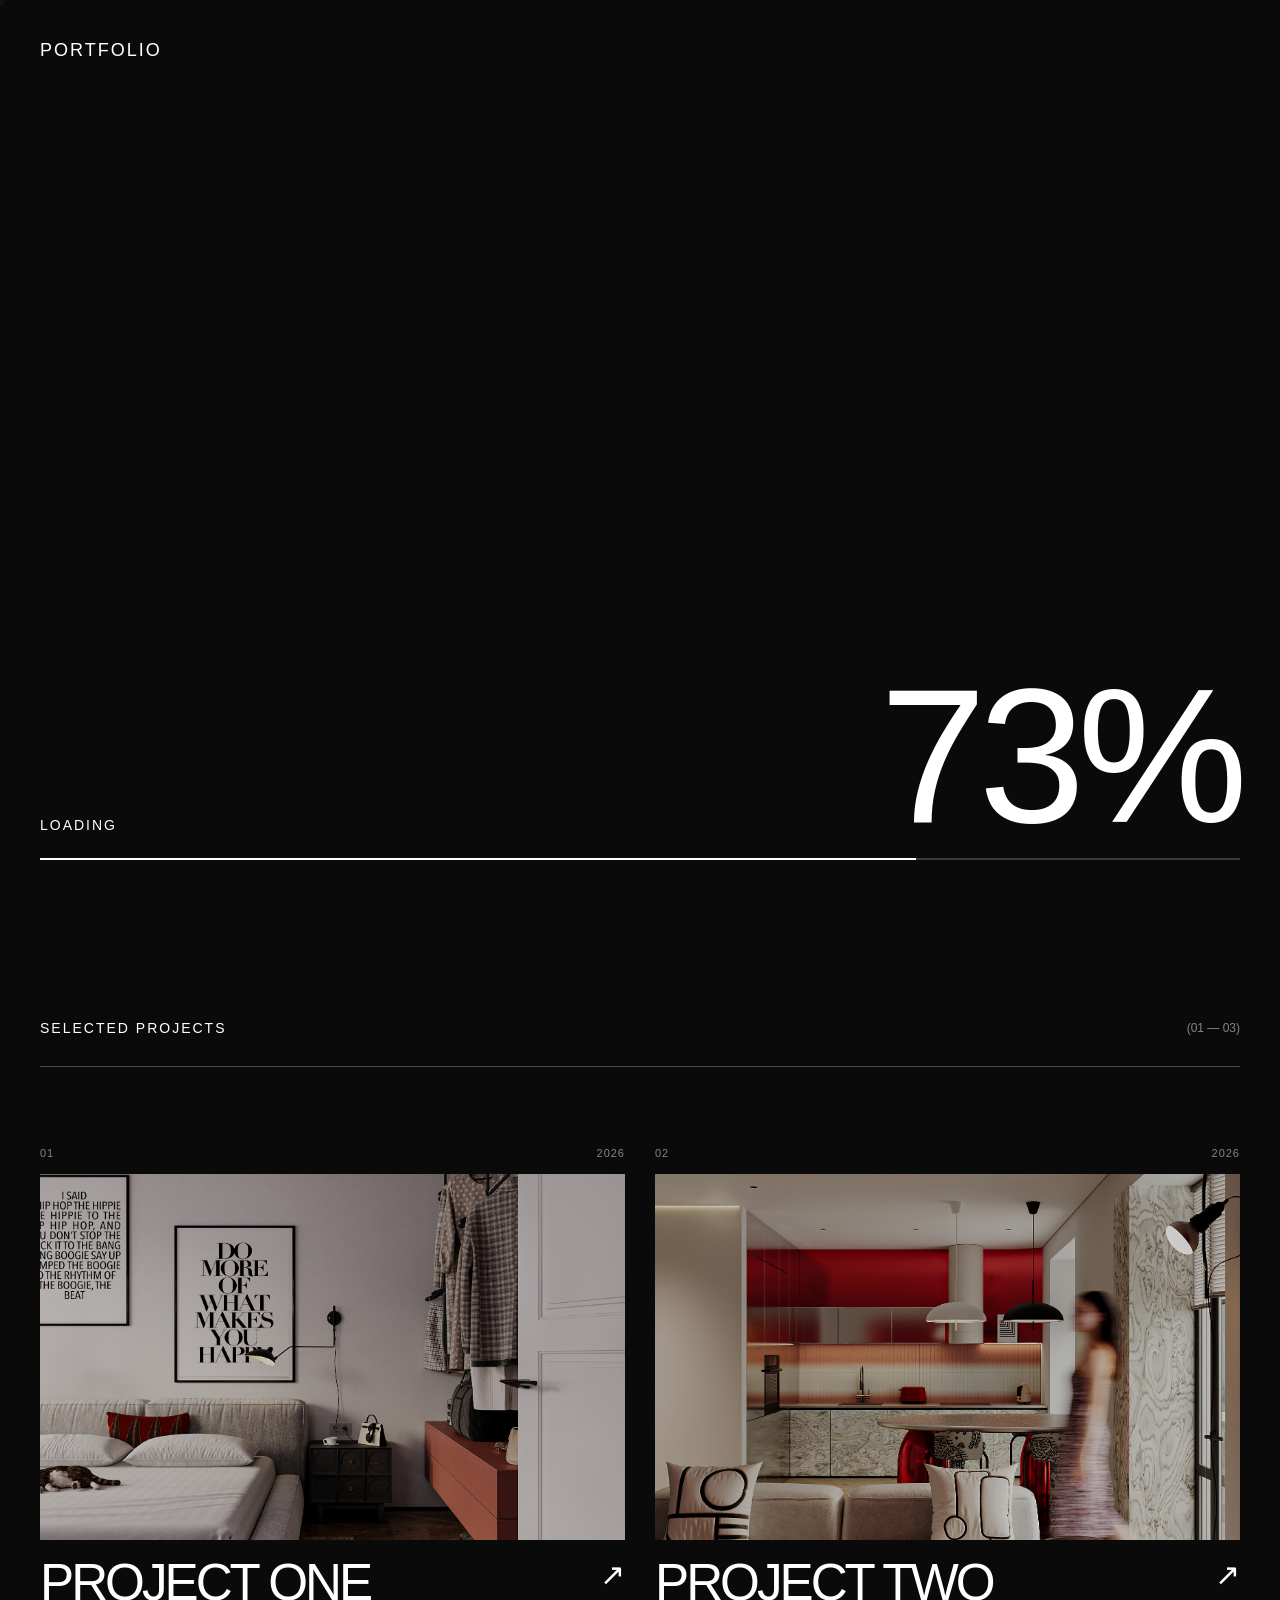
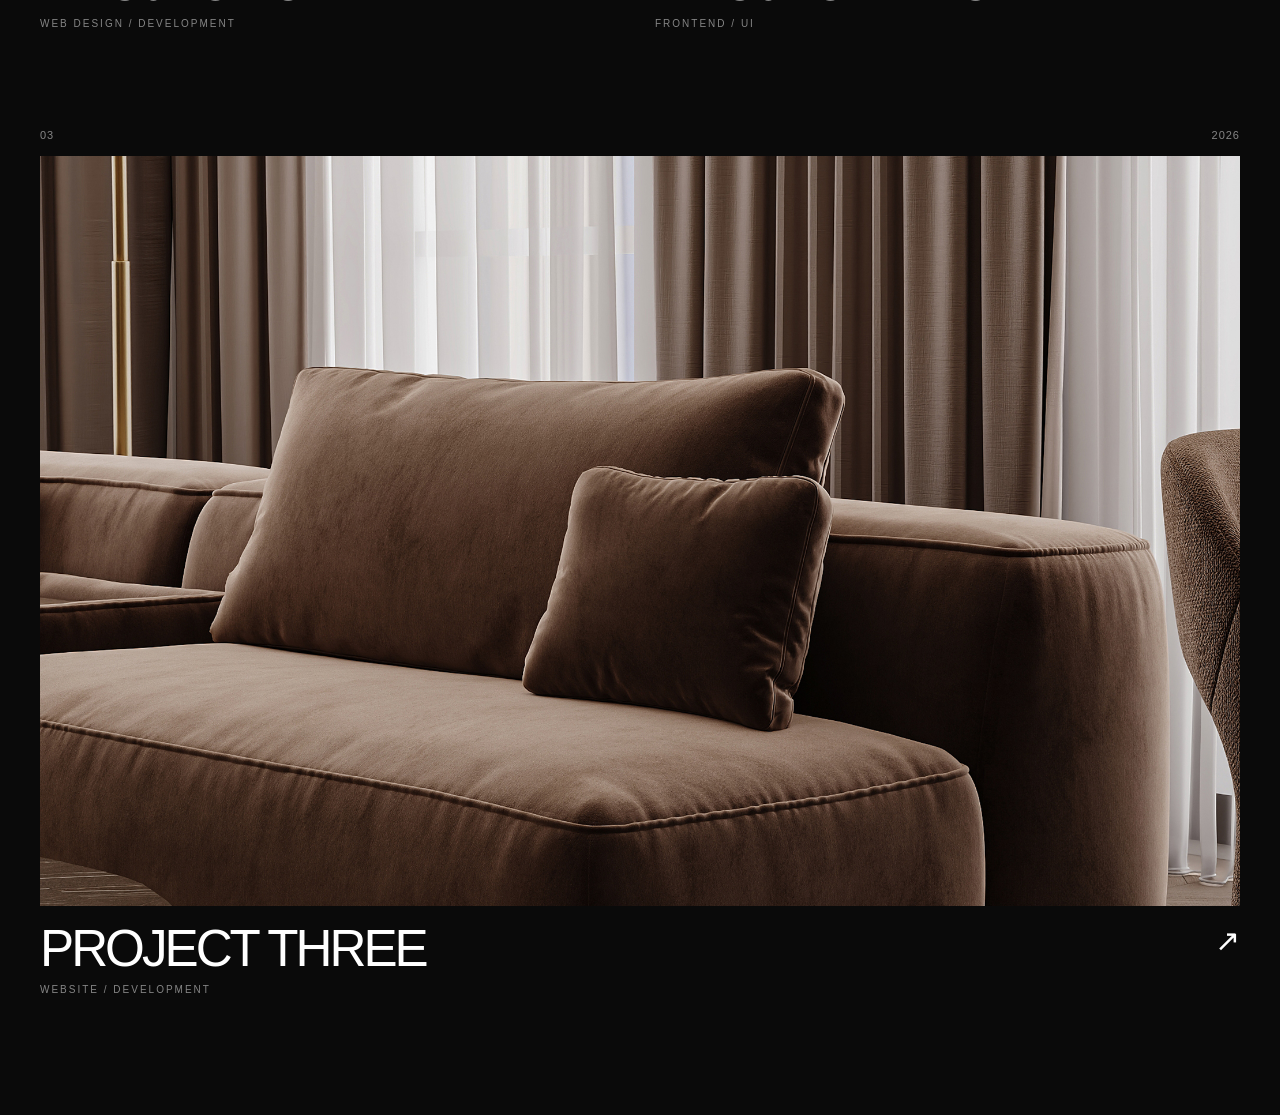
==== commit 1b89a9ed: "Add files via upload" ====
--- a/index.html
+++ b/index.html
@@ -3,408 +3,61 @@
 
 <head>
     <meta charset="UTF-8">
-    <meta name="viewport" content="width=device-width, initial-scale=1.0">
-
-    <title>Interior Portfolio</title>
+
+    <meta
+        name="viewport"
+        content="width=device-width, initial-scale=1.0"
+    >
+
+    <title>Portfolio</title>
 
     <link rel="stylesheet" href="style.css">
 </head>
 
+
 <body>
 
-    <!-- CUSTOM CURSOR -->
+
+    <!-- ========================
+         CUSTOM CURSOR
+    ========================= -->
+
     <div class="cursor"></div>
 
 
-    <!-- ==================================================
-         INTERIOR DRAWING LOADER
-    =================================================== -->
-
-    <div class="loader" id="loader">
-
-        <div class="loader-top">
-            <span>INTERIOR / PORTFOLIO</span>
-            <span class="loader-status">DRAWING SPACE</span>
-        </div>
-
-
-        <div class="loader-scene">
-
-
-            <!-- DARK LAYER -->
-            <div class="loader-dark"></div>
-
-
-            <!-- SVG DRAWING -->
-            <svg
-                class="loader-drawing"
-                viewBox="0 0 1840 800"
-                preserveAspectRatio="xMidYMid slice"
-                aria-hidden="true"
-            >
-
-                <!-- ==============================
-                     WALL / ROOM
-                =============================== -->
-
-                <path
-                    class="draw-line line-room"
-                    d="M35 445 L35 45"
-                />
-
-                <path
-                    class="draw-line line-room"
-                    d="M1805 45 L1805 760"
-                />
-
-
-                <!-- ==============================
-                     LEFT LARGE POSTER
-                =============================== -->
-
-                <rect
-                    class="draw-line line-poster"
-                    x="675"
-                    y="0"
-                    width="338"
-                    height="375"
-                />
-
-                <circle
-                    class="draw-line line-circle"
-                    cx="843"
-                    cy="108"
-                    r="102"
-                />
-
-                <line
-                    class="draw-line detail-line"
-                    x1="707"
-                    y1="300"
-                    x2="977"
-                    y2="300"
-                />
-
-
-                <!-- ==============================
-                     RIGHT LARGE POSTER
-                =============================== -->
-
-                <rect
-                    class="draw-line line-poster"
-                    x="1148"
-                    y="0"
-                    width="336"
-                    height="367"
-                />
-
-                <circle
-                    class="draw-line line-circle"
-                    cx="1317"
-                    cy="143"
-                    r="94"
-                />
-
-                <line
-                    class="draw-line detail-line"
-                    x1="1188"
-                    y1="333"
-                    x2="1450"
-                    y2="333"
-                />
-
-
-                <!-- ==============================
-                     LEFT SHELVES
-                =============================== -->
-
-                <path
-                    class="draw-line furniture-line"
-                    d="M221 45 L466 45 L466 100 L221 100 Z"
-                />
-
-                <path
-                    class="draw-line furniture-line"
-                    d="M220 281 L466 281 L466 335 L220 335 Z"
-                />
-
-                <rect
-                    class="draw-line detail-line"
-                    x="256"
-                    y="207"
-                    width="164"
-                    height="130"
-                />
-
-
-                <!-- ==============================
-                     PENDANT LIGHTS
-                =============================== -->
-
-                <line
-                    class="draw-line light-line"
-                    x1="132"
-                    y1="0"
-                    x2="132"
-                    y2="178"
-                />
-
-                <path
-                    class="draw-line light-line"
-                    d="M34 178 Q132 163 245 185"
-                />
-
-                <line
-                    class="draw-line light-line"
-                    x1="256"
-                    y1="0"
-                    x2="256"
-                    y2="211"
-                />
-
-                <path
-                    class="draw-line light-line"
-                    d="M164 213 Q256 197 350 221"
-                />
-
-
-                <!-- ==============================
-                     LEFT COUNTER
-                =============================== -->
-
-                <path
-                    class="draw-line furniture-line"
-                    d="M34 446 L465 446 L465 568 L34 568"
-                />
-
-                <path
-                    class="draw-line furniture-line"
-                    d="M34 516 L465 516"
-                />
-
-
-                <!-- ==============================
-                     LONG CONSOLE
-                =============================== -->
-
-                <path
-                    class="draw-line main-furniture"
-                    d="M568 529
-                       L1592 529
-                       L1592 704
-                       L568 704
-                       Z"
-                />
-
-                <line
-                    class="draw-line furniture-line"
-                    x1="842"
-                    y1="530"
-                    x2="842"
-                    y2="704"
-                />
-
-                <line
-                    class="draw-line furniture-line"
-                    x1="1055"
-                    y1="530"
-                    x2="1055"
-                    y2="704"
-                />
-
-                <line
-                    class="draw-line furniture-line"
-                    x1="1320"
-                    y1="530"
-                    x2="1320"
-                    y2="704"
-                />
-
-
-                <!-- ==============================
-                     TABLE
-                =============================== -->
-
-                <path
-                    class="draw-line main-furniture"
-                    d="M997 590
-                       Q1230 565 1535 590
-                       Q1280 647 997 621
-                       Z"
-                />
-
-                <line
-                    class="draw-line furniture-line"
-                    x1="1115"
-                    y1="625"
-                    x2="1090"
-                    y2="800"
-                />
-
-                <line
-                    class="draw-line furniture-line"
-                    x1="1380"
-                    y1="625"
-                    x2="1410"
-                    y2="800"
-                />
-
-
-                <!-- ==============================
-                     FRONT LEFT CHAIR
-                =============================== -->
-
-                <path
-                    class="draw-line chair-line"
-                    d="M760 600
-                       Q730 570 755 560
-                       Q810 545 846 585"
-                />
-
-                <path
-                    class="draw-line chair-line"
-                    d="M758 600
-                       L691 665
-                       Q672 690 689 713
-                       L749 772"
-                />
-
-                <path
-                    class="draw-line chair-line"
-                    d="M846 585
-                       L934 612
-                       L952 684"
-                />
-
-                <path
-                    class="draw-line chair-line"
-                    d="M700 673
-                       Q770 645 851 670
-                       Q885 682 882 730
-                       L870 800"
-                />
-
-
-                <!-- ==============================
-                     RIGHT CHAIR
-                =============================== -->
-
-                <path
-                    class="draw-line chair-line"
-                    d="M1480 580
-                       Q1605 552 1695 584
-                       Q1735 598 1715 632"
-                />
-
-                <path
-                    class="draw-line chair-line"
-                    d="M1485 584
-                       L1445 632
-                       L1418 740"
-                />
-
-                <path
-                    class="draw-line chair-line"
-                    d="M1715 632
-                       L1675 705
-                       L1640 800"
-                />
-
-                <path
-                    class="draw-line chair-line"
-                    d="M1460 708
-                       Q1580 680 1695 725"
-                />
-
-
-                <!-- ==============================
-                     LEFT BAR CHAIR
-                =============================== -->
-
-                <path
-                    class="draw-line chair-line"
-                    d="M339 520
-                       Q372 480 425 493
-                       L473 510
-                       L470 620"
-                />
-
-                <line
-                    class="draw-line chair-line"
-                    x1="352"
-                    y1="570"
-                    x2="350"
-                    y2="800"
-                />
-
-                <line
-                    class="draw-line chair-line"
-                    x1="445"
-                    y1="565"
-                    x2="455"
-                    y2="800"
-                />
-
-
-                <!-- ==============================
-                     TABLE OBJECTS
-                =============================== -->
-
-                <ellipse
-                    class="draw-line detail-line"
-                    cx="1395"
-                    cy="587"
-                    rx="70"
-                    ry="15"
-                />
-
-                <path
-                    class="draw-line detail-line"
-                    d="M1180 579 L1290 579 L1315 595 L1170 595 Z"
-                />
-
-
-                <!-- ==============================
-                     DECOR / LAMP
-                =============================== -->
-
-                <path
-                    class="draw-line detail-line"
-                    d="M925 525
-                       L925 455
-                       Q925 410 962 410
-                       Q1000 410 1000 455
-                       L1000 525"
-                />
-
-                <line
-                    class="draw-line detail-line"
-                    x1="962"
-                    y1="390"
-                    x2="962"
-                    y2="525"
-                />
-
-            </svg>
-
-
-            <!-- RED ACCENTS -->
-            <div class="loader-red loader-red-one"></div>
-            <div class="loader-red loader-red-two"></div>
-
-
-
-        </div>
-
-
-        <div class="loader-bottom">
-
-            <span class="loader-step">
-                01 / STRUCTURE
-            </span>
-
-            <div class="loader-progress">
-                <div class="loader-progress-fill"></div>
+
+    <!-- ========================
+         LOADER
+    ========================= -->
+
+    <div class="loader">
+
+        <div class="loader-content">
+
+            <h1 class="loader-logo">
+                PORTFOLIO
+            </h1>
+
+
+            <div class="loader-bottom">
+
+                <div class="loader-info">
+
+                    <span>LOADING</span>
+
+                    <span class="loader-percent">
+                        0%
+                    </span>
+
+                </div>
+
+
+                <div class="loader-line">
+
+                    <div class="loader-line-progress"></div>
+
+                </div>
+
             </div>
 
         </div>
@@ -412,12 +65,14 @@
     </div>
 
 
-    <!-- ==================================================
+
+    <!-- ========================
          HERO
-    =================================================== -->
+    ========================= -->
 
     <main class="hero">
 
+
         <div class="hero-top">
 
             <span>
@@ -425,10 +80,11 @@
             </span>
 
             <span>
-                INTERIOR / DESIGN
-            </span>
-
-        </div>
+                WEB DEVELOPER
+            </span>
+
+        </div>
+
 
 
         <div class="hero-title">
@@ -436,7 +92,7 @@
             <div class="hero-title-mask">
 
                 <h1>
-                   BY BOHDAN
+                    YOUR NAME
                 </h1>
 
             </div>
@@ -444,105 +100,35 @@
         </div>
 
 
+
         <div class="hero-bottom">
 
             <span>
-                CREATE YOUR INTERIOR
-            </span>
-
-            <a href="#projects">
-                VIEW PROJECTS ↓
-            </a>
-
-        </div>
+                SCROLL TO EXPLORE
+            </span>
+
+            <span>
+                ↓
+            </span>
+
+        </div>
+
 
     </main>
 
 
-    <!-- ==================================================
-         ABOUT
-    =================================================== -->
-
-    <section class="about" id="about">
-
-        <div class="section-header">
-
-            <span>ABOUT</span>
-
-            <span>(01)</span>
-
-        </div>
-
-
-        <div class="about-content">
-
-            <div class="about-title">
-
-                <h2>
-                    СТВОРЕННЯ<br>
-                    ДИЗАЙНУ<br>
-                    З ХАРАКТЕРОМ.
-                </h2>
-
-            </div>
-
-
-            <div class="about-right">
-
-                <p class="about-description">
-                    Я створюю сучасні інтер'єри, у яких
-                    поєднуються функціональність,
-                    мінімалізм та характер простору.
-                </p>
-
-                <p class="about-description secondary">
-                    Кожен проєкт — це пошук балансу між
-                    архітектурою, матеріалами, світлом
-                    та способом життя людини.
-                </p>
-
-
-                <div class="about-details">
-
-                    <div>
-
-                        <span>FOCUS</span>
-
-                        <p>
-                            INTERIOR DESIGN<br>
-                            VISUALIZATION<br>
-                            CONCEPT
-                        </p>
-
-                    </div>
-
-
-                    <div>
-
-                        <span>BASED</span>
-
-                        <p>
-                            UKRAINE<br>
-                            AVAILABLE<br>
-                            WORLDWIDE
-                        </p>
-
-                    </div>
-
-                </div>
-
-            </div>
-
-        </div>
-
-    </section>
-
-
-    <!-- ==================================================
+
+    <!-- ========================
          PROJECTS
-    =================================================== -->
-
-    <section class="projects" id="projects">
+    ========================= -->
+
+    <section
+        class="projects"
+        id="projects"
+    >
+
+
+        <!-- HEADER -->
 
         <div class="projects-header">
 
@@ -551,27 +137,38 @@
             </h2>
 
             <span>
-                (01 — 04)
-            </span>
-
-        </div>
-
+                (01 — 03)
+            </span>
+
+        </div>
+
+
+
+        <!-- PROJECT GRID -->
 
         <div class="projects-grid">
 
 
-            <!-- PROJECT 01 -->
-
-            <article
-                class="project-card project-link"
-                data-project="project-1.html"
-                data-title="PROJECT ONE"
-            >
+            <!-- ========================
+                 PROJECT 01
+            ========================= -->
+
+            <article class="project-card">
+
 
                 <div class="project-meta">
-                    <span>01</span>
-                    <span>2026</span>
-                </div>
+
+                    <span>
+                        01
+                    </span>
+
+                    <span>
+                        2026
+                    </span>
+
+                </div>
+
+
 
                 <div class="project-image">
 
@@ -582,37 +179,56 @@
 
                 </div>
 
+
+
                 <div class="project-card-bottom">
 
-                    <div>
-
-                        <h3>PROJECT ONE</h3>
+
+                    <div class="project-text">
+
+                        <h3>
+                            PROJECT ONE
+                        </h3>
 
                         <p>
-                            RESIDENTIAL / INTERIOR
+                            WEB DESIGN / DEVELOPMENT
                         </p>
 
                     </div>
 
-                    <span class="project-arrow">↗</span>
-
-                </div>
+
+                    <span class="project-card-arrow">
+                        ↗
+                    </span>
+
+
+                </div>
+
 
             </article>
 
 
-            <!-- PROJECT 02 -->
-
-            <article
-                class="project-card project-link"
-                data-project="project-2.html"
-                data-title="PROJECT TWO"
-            >
+
+            <!-- ========================
+                 PROJECT 02
+            ========================= -->
+
+            <article class="project-card">
+
 
                 <div class="project-meta">
-                    <span>02</span>
-                    <span>2026</span>
-                </div>
+
+                    <span>
+                        02
+                    </span>
+
+                    <span>
+                        2026
+                    </span>
+
+                </div>
+
+
 
                 <div class="project-image">
 
@@ -623,37 +239,56 @@
 
                 </div>
 
+
+
                 <div class="project-card-bottom">
 
-                    <div>
-
-                        <h3>PROJECT TWO</h3>
+
+                    <div class="project-text">
+
+                        <h3>
+                            PROJECT TWO
+                        </h3>
 
                         <p>
-                            APARTMENT / INTERIOR
+                            FRONTEND / UI
                         </p>
 
                     </div>
 
-                    <span class="project-arrow">↗</span>
-
-                </div>
+
+                    <span class="project-card-arrow">
+                        ↗
+                    </span>
+
+
+                </div>
+
 
             </article>
 
 
-            <!-- PROJECT 03 -->
-
-            <article
-                class="project-card project-link"
-                data-project="project-3.html"
-                data-title="PROJECT THREE"
-            >
+
+            <!-- ========================
+                 PROJECT 03
+            ========================= -->
+
+            <article class="project-card">
+
 
                 <div class="project-meta">
-                    <span>03</span>
-                    <span>2026</span>
-                </div>
+
+                    <span>
+                        03
+                    </span>
+
+                    <span>
+                        2026
+                    </span>
+
+                </div>
+
+
 
                 <div class="project-image">
 
@@ -664,124 +299,47 @@
 
                 </div>
 
+
+
                 <div class="project-card-bottom">
 
-                    <div>
-
-                        <h3>PROJECT THREE</h3>
+
+                    <div class="project-text">
+
+                        <h3>
+                            PROJECT THREE
+                        </h3>
 
                         <p>
-                            HOUSE / INTERIOR
+                            WEBSITE / DEVELOPMENT
                         </p>
 
                     </div>
 
-                    <span class="project-arrow">↗</span>
-
-                </div>
+
+                    <span class="project-card-arrow">
+                        ↗
+                    </span>
+
+
+                </div>
+
 
             </article>
 
 
-            <!-- PROJECT 04 -->
-
-            <article
-                class="project-card project-link"
-                data-project="project-4.html"
-                data-title="PROJECT FOUR"
-            >
-
-                <div class="project-meta">
-                    <span>04</span>
-                    <span>2026</span>
-                </div>
-
-                <div class="project-image">
-
-                    <img
-                        src="assets/images/project-4.jpg"
-                        alt="Project Four"
-                    >
-
-                </div>
-
-                <div class="project-card-bottom">
-
-                    <div>
-
-                        <h3>PROJECT FOUR</h3>
-
-                        <p>
-                            COMMERCIAL / INTERIOR
-                        </p>
-
-                    </div>
-
-                    <span class="project-arrow">↗</span>
-
-                </div>
-
-            </article>
-
-        </div>
+        </div>
+
 
     </section>
 
 
-    <!-- ==================================================
-         FOOTER
-    =================================================== -->
-
-    <footer class="footer">
-
-        <div class="footer-top">
-
-            <span>HAVE A PROJECT?</span>
-
-            <span>CONTACT</span>
-
-        </div>
-
-
-        <h2>
-            LET'S CREATE
-        </h2>
-
-
-        <div class="footer-bottom">
-
-            <span>© 2026</span>
-
-            <span>UKRAINE</span>
-
-        </div>
-
-    </footer>
-
-
-    <!-- ==================================================
-         PAGE TRANSITION
-    =================================================== -->
-
-    <div class="page-transition">
-
-        <div class="transition-content">
-
-            <span>
-                OPENING PROJECT
-            </span>
-
-            <h2>
-                PROJECT
-            </h2>
-
-        </div>
-
-    </div>
-
+
+    <!-- JAVASCRIPT -->
 
     <script src="script.js"></script>
 
+
 </body>
 
 </html>
--- a/style.css
+++ b/style.css
@@ -1,6 +1,6 @@
-/* ==================================================
+/* ========================
    RESET
-================================================== */
+======================== */
 
 * {
     margin: 0;
@@ -8,9 +8,6 @@
     box-sizing: border-box;
 }
 
-html {
-    scroll-behavior: smooth;
-}
 
 html,
 body {
@@ -18,559 +15,275 @@
     min-height: 100%;
 }
 
+
+html {
+    scroll-behavior: smooth;
+}
+
+
 body {
-    font-family: Arial, Helvetica, sans-serif;
-
-    background: #f2f2f2;
-    color: #0a0a0a;
+    font-family: Arial, sans-serif;
+
+    background: #ffffff;
 
     overflow-x: hidden;
 }
 
-a {
-    color: inherit;
-    text-decoration: none;
-}
-
-img {
-    display: block;
-    width: 100%;
-}
-
-
-/* ==================================================
+
+
+/* ========================
    LOADER
-================================================== */
+======================== */
 
 .loader {
     position: fixed;
+
     inset: 0;
 
-    z-index: 99999;
-
-    background: #090909;
+    z-index: 9999;
+
+    background: #0a0a0a;
+
     color: #ffffff;
-
-    overflow: hidden;
-
-    display: flex;
-    flex-direction: column;
-
-    padding: 28px 35px;
-}
-
-
-/* ==================================================
-   LOADER TOP
-================================================== */
-
-.loader-top {
-    position: relative;
-
-    z-index: 20;
-
-    display: flex;
-    justify-content: space-between;
-    align-items: center;
-
-    font-size: 9px;
-
-    letter-spacing: 2px;
-}
-
-.loader-status {
-    opacity: 0.5;
-}
-
-
-/* ==================================================
-   LOADER SCENE
-================================================== */
-
-.loader-scene {
-    position: absolute;
-    inset: 0;
-
-    overflow: hidden;
-
-    background: #090909;
-}
-
-
-/* ==================================================
-   REAL INTERIOR IMAGE
-================================================== */
-
-.loader-image {
-    position: absolute;
-    inset: 0;
-
+}
+
+
+.loader-content {
     width: 100%;
     height: 100%;
 
-    object-fit: cover;
-    object-position: center;
-
-    opacity: 0;
-
-    transform: scale(1.035);
-
-    filter:
-        grayscale(0.4)
-        contrast(1.05);
+    padding: 40px;
+
+    display: flex;
+
+    flex-direction: column;
+
+    justify-content: space-between;
+}
+
+
+.loader-logo {
+    font-size: 18px;
+
+    font-weight: 500;
+
+    letter-spacing: 2px;
+}
+
+
+.loader-bottom {
+    width: 100%;
+}
+
+
+.loader-info {
+    display: flex;
+
+    justify-content: space-between;
+
+    align-items: flex-end;
+
+    margin-bottom: 25px;
+}
+
+
+.loader-info > span:first-child {
+    font-size: 14px;
+
+    letter-spacing: 2px;
+}
+
+
+.loader-percent {
+    font-size: clamp(
+        70px,
+        15vw,
+        220px
+    );
+
+    line-height: 0.8;
+
+    letter-spacing: -8px;
+}
+
+
+.loader-line {
+    width: 100%;
+
+    height: 2px;
+
+    background:
+        rgba(255, 255, 255, 0.2);
+
+    overflow: hidden;
+}
+
+
+.loader-line-progress {
+    width: 0%;
+
+    height: 100%;
+
+    background: #ffffff;
 
     transition:
-        opacity 1s ease,
-        transform 1.6s cubic-bezier(0.16, 1, 0.3, 1),
-        filter 1s ease;
-}
-
-
-/* ==================================================
-   DARK OVERLAY
-================================================== */
-
-.loader-dark {
-    position: absolute;
-    inset: 0;
-
-    z-index: 2;
-
-    background: rgba(5, 5, 5, 0.92);
-
-    transition:
-        opacity 1.1s ease;
-}
-
-
-/* ==================================================
-   SVG DRAWING
-================================================== */
-
-.loader-drawing {
-    position: absolute;
-    inset: 0;
-
-    z-index: 5;
-
-    width: 100%;
-    height: 100%;
-}
-
-
-/* ==================================================
-   ALL DRAWING LINES
-================================================== */
-
-.draw-line {
-    fill: none;
-
-    stroke: rgba(255, 255, 255, 0.82);
-
-    stroke-width: 1.4;
-
-    stroke-linecap: round;
-    stroke-linejoin: round;
-
-    vector-effect: non-scaling-stroke;
-
-    stroke-dasharray: 2400;
-    stroke-dashoffset: 2400;
-}
-
-
-/* ==================================================
-   STRUCTURE
-================================================== */
-
-.loader.stage-1 .line-room {
-    animation:
-        drawLine 0.65s
-        cubic-bezier(0.65, 0, 0.35, 1)
-        forwards;
-}
-
-
-/* ==================================================
-   POSTERS
-================================================== */
-
-.loader.stage-2 .line-poster {
-    animation:
-        drawLine 0.65s
-        cubic-bezier(0.65, 0, 0.35, 1)
-        forwards;
-}
-
-.loader.stage-2 .line-circle {
-    animation:
-        drawLine 0.65s
-        0.15s
-        cubic-bezier(0.65, 0, 0.35, 1)
-        forwards;
-}
-
-
-/* ==================================================
-   FURNITURE
-================================================== */
-
-.loader.stage-3 .main-furniture {
-    animation:
-        drawLine 0.75s
-        cubic-bezier(0.65, 0, 0.35, 1)
-        forwards;
-}
-
-.loader.stage-3 .furniture-line {
-    animation:
-        drawLine 0.65s
-        0.1s
-        cubic-bezier(0.65, 0, 0.35, 1)
-        forwards;
-}
-
-
-/* ==================================================
-   CHAIRS
-================================================== */
-
-.loader.stage-4 .chair-line {
-    animation:
-        drawLine 0.65s
-        cubic-bezier(0.65, 0, 0.35, 1)
-        forwards;
-}
-
-
-/* ==================================================
-   DETAILS
-================================================== */
-
-.loader.stage-5 .detail-line,
-.loader.stage-5 .light-line {
-    animation:
-        drawLine 0.6s
-        cubic-bezier(0.65, 0, 0.35, 1)
-        forwards;
-}
-
-
-/* ==================================================
-   DRAW ANIMATION
-================================================== */
-
-@keyframes drawLine {
-
-    from {
-        stroke-dashoffset: 2400;
-    }
-
-    to {
-        stroke-dashoffset: 0;
-    }
-}
-
-
-/* ==================================================
-   RED ACCENTS
-================================================== */
-
-.loader-red {
-    position: absolute;
-
-    z-index: 4;
-
-    border-radius: 50%;
-
-    background: #b9130c;
-
-    opacity: 0;
-
-    transform:
-        scale(0.4);
-
-    transition:
-        opacity 0.6s ease,
-        transform 0.8s
-        cubic-bezier(0.16, 1, 0.3, 1);
-}
-
-
-/* LEFT RED CIRCLE */
-
-.loader-red-one {
-    width: 10.7vw;
-    height: 10.7vw;
-
-    left: 40.4%;
-    top: 0.5%;
-}
-
-
-/* RIGHT RED CIRCLE */
-
-.loader-red-two {
-    width: 10.2vw;
-    height: 10.2vw;
-
-    left: 66.3%;
-    top: 5.7%;
-}
-
-
-.loader.stage-5 .loader-red {
-    opacity: 0.8;
-
-    transform:
-        scale(1);
-}
-
-
-/* ==================================================
-   IMAGE REVEAL
-================================================== */
-
-.loader.reveal .loader-image {
-    opacity: 1;
-
-    transform:
-        scale(1);
-
-    filter:
-        grayscale(0)
-        contrast(1);
-}
-
-.loader.reveal .loader-dark {
-    opacity: 0;
-}
-
-
-/* ==================================================
-   DRAWING DISAPPEARS
-================================================== */
-
-.loader.reveal .loader-drawing {
-    opacity: 0;
-
-    transition:
-        opacity 0.8s ease 0.25s;
-}
-
-.loader.reveal .loader-red {
-    opacity: 0;
-
-    transition:
-        opacity 0.5s ease;
-}
-
-
-/* ==================================================
-   FINAL REVEAL
-================================================== */
-
-.loader-reveal {
-    position: absolute;
-    inset: 0;
-
-    z-index: 10;
-
-    pointer-events: none;
-
-    background: #ffffff;
-
-    opacity: 0;
-}
-
-.loader.flash .loader-reveal {
-    animation:
-        loaderFlash 0.5s ease;
-}
-
-@keyframes loaderFlash {
-
-    0% {
-        opacity: 0;
-    }
-
-    40% {
-        opacity: 0.08;
-    }
-
-    100% {
-        opacity: 0;
-    }
-}
-
-
-/* ==================================================
-   LOADER BOTTOM
-================================================== */
-
-.loader-bottom {
-    position: relative;
-
-    z-index: 20;
-
-    margin-top: auto;
-
-    display: flex;
-    align-items: center;
-
-    gap: 25px;
-
-    font-size: 8px;
-
-    letter-spacing: 2px;
-}
-
-.loader-step {
-    width: 120px;
-}
-
-
-/* ==================================================
-   PROGRESS
-================================================== */
-
-.loader-progress {
-    flex: 1;
-
-    height: 1px;
-
-    background:
-        rgba(255, 255, 255, 0.18);
-
-    overflow: hidden;
-}
-
-.loader-progress-fill {
-    width: 0%;
-    height: 100%;
-
-    background: #ffffff;
-
-    transition:
-        width 0.5s
-        cubic-bezier(0.65, 0, 0.35, 1);
-}
-
-
-/* ==================================================
-   LOADER EXIT
-================================================== */
-
-.loader {
-    transition: opacity 1.0s ease;
-}
-
-.loader.exit {
-    opacity: 0;
-
-    pointer-events: none;
-}
-
-
-/* ==================================================
+        width 0.1s linear;
+}
+
+
+
+/* ========================
    HERO
-================================================== */
+======================== */
 
 .hero {
     position: relative;
 
     min-height: 100vh;
 
-    padding: 35px 40px;
-
-    background: #e9e9e9;
-    color: #0a0a0a;
+    padding: 40px;
+
+    overflow: hidden;
+
+    color: #000000;
+
+    background: #f2f2f2;
 
     display: flex;
+
     flex-direction: column;
+
     justify-content: space-between;
-
-    overflow: hidden;
-}
+}
+
+
+
+/* ========================
+   HERO BACKGROUND IMAGE
+======================== */
 
 .hero::before {
     content: "";
 
     position: absolute;
+
     inset: 0;
 
     background-image:
-        linear-gradient(
-            rgba(242, 242, 242, 0.12),
-            rgba(242, 242, 242, 0.12)
-        ),
         url("assets/images/me.jpg");
 
     background-size: cover;
+
     background-position: center;
+
     background-repeat: no-repeat;
 
+    filter: none;
+
+    opacity: 1;
+
+    transform: none;
+
     z-index: 0;
 }
+
+
+
+/* Ніякого білого шару */
+
+.hero::after {
+    content: none;
+}
+
+
+
+/* Контент поверх картинки */
 
 .hero > * {
     position: relative;
+
     z-index: 1;
 }
 
 
-/* ==================================================
-   HERO TEXT
-================================================== */
+
+/* ========================
+   HERO TOP
+======================== */
 
 .hero-top,
 .hero-bottom {
     display: flex;
+
     justify-content: space-between;
+
     align-items: center;
 
-    gap: 20px;
-
-    font-size: 10px;
-    letter-spacing: 1.5px;
+    font-size: 12px;
+
+    letter-spacing: 1px;
 
     opacity: 0;
 
     transform:
-        translateY(15px);
+        translateY(20px);
 
     transition:
-        opacity 0.7s ease,
-        transform 0.7s ease;
-}
+        opacity 0.8s ease,
+        transform 0.8s ease;
+}
+
+
+
+/* ========================
+   HERO TITLE
+======================== */
 
 .hero-title-mask {
     overflow: hidden;
 }
 
+
 .hero-title h1 {
-    font-size:
-        clamp(65px, 11vw, 165px);
+    font-size: clamp(
+        60px,
+        14vw,
+        220px
+    );
+
+    line-height: 0.8;
+
+    letter-spacing: -8px;
+
+    color: #000000;
 
     font-weight: 500;
-
-    line-height: 0.8;
-
-    letter-spacing: -7px;
 
     transform:
         translateY(110%);
 
     transition:
-        transform 1.1s
-        cubic-bezier(0.76, 0, 0.24, 1);
-}
+        transform 1.2s
+        cubic-bezier(
+            0.76,
+            0,
+            0.24,
+            1
+        );
+}
+
+
+
+/* ========================
+   HERO ANIMATION
+======================== */
 
 .hero.show .hero-title h1 {
     transform:
         translateY(0);
 }
 
+
 .hero.show .hero-top,
 .hero.show .hero-bottom {
     opacity: 1;
@@ -579,193 +292,233 @@
         translateY(0);
 }
 
+
 .hero.show .hero-bottom {
-    transition-delay: 0.15s;
-}
-
-
-/* ==================================================
-   ABOUT
-================================================== */
-
-.about {
-    padding: 100px 40px;
-
-    background: #f2f2f2;
-
-    color: #0a0a0a;
-}
-
-.section-header {
-    display: flex;
-    justify-content: space-between;
-
-    padding-bottom: 20px;
-
-    border-bottom:
-        1px solid
-        rgba(0, 0, 0, 0.25);
-
-    font-size: 10px;
-
-    letter-spacing: 2px;
-}
-
-.about-content {
-    display: grid;
-
-    grid-template-columns:
-        minmax(0, 1.2fr)
-        minmax(300px, 0.8fr);
-
-    gap: 80px;
-
-    padding-top: 100px;
-}
-
-.about-title h2 {
-    font-size:
-        clamp(50px, 7vw, 105px);
-
-    font-weight: 500;
-
-    line-height: 0.86;
-
-    letter-spacing: -5px;
-}
-
-.about-right {
-    max-width: 550px;
-}
-
-.about-description {
-    font-size:
-        clamp(17px, 1.7vw, 24px);
-
-    line-height: 1.45;
-
-    letter-spacing: -0.4px;
-}
-
-.about-description.secondary {
-    margin-top: 30px;
-
-    opacity: 0.55;
-}
-
-.about-details {
-    display: grid;
-
-    grid-template-columns:
-        repeat(2, 1fr);
-
-    gap: 30px;
-
-    margin-top: 70px;
-
-    padding-top: 20px;
-
-    border-top:
-        1px solid
-        rgba(0, 0, 0, 0.25);
-}
-
-.about-details span {
-    display: block;
-
-    margin-bottom: 18px;
-
-    font-size: 9px;
-
-    letter-spacing: 2px;
-
-    opacity: 0.45;
-}
-
-.about-details p {
-    font-size: 11px;
-
-    line-height: 1.8;
-
-    letter-spacing: 1px;
-}
-
-
-/* ==================================================
+    transition-delay: 0.2s;
+}
+
+
+
+/* ========================
+   CUSTOM CURSOR
+======================== */
+
+.cursor {
+    position: fixed;
+
+    top: 0;
+
+    left: 0;
+
+    width: 12px;
+
+    height: 12px;
+
+    background: #111111;
+
+    border-radius: 50%;
+
+    pointer-events: none;
+
+    z-index: 10000;
+
+    transform:
+        translate(-50%, -50%);
+
+    transition:
+        width 0.25s ease,
+        height 0.25s ease,
+        background 0.25s ease;
+}
+
+
+
+/* Збільшений курсор */
+
+.cursor.active {
+    width: 50px;
+
+    height: 50px;
+
+    background:
+        rgba(20, 20, 20, 0.15);
+}
+
+
+
+/* ========================
+   WHITE CURSOR
+======================== */
+
+.cursor.light {
+    background: #ffffff;
+}
+
+
+.cursor.light.active {
+    width: 50px;
+
+    height: 50px;
+
+    background:
+        rgba(255, 255, 255, 0.25);
+}
+
+
+
+/* ========================
+   DESKTOP CURSOR
+======================== */
+
+@media (pointer: fine) {
+
+    body {
+        cursor: none;
+    }
+
+
+    a,
+    button {
+        cursor: none;
+    }
+
+}
+
+
+
+/* ========================
+   TOUCH DEVICES
+======================== */
+
+@media (pointer: coarse) {
+
+    .cursor {
+        display: none;
+    }
+
+}
+
+
+
+/* ========================
    PROJECTS
-================================================== */
+======================== */
 
 .projects {
-    padding:
-        100px 40px 130px;
+    position: relative;
+
+    min-height: 100vh;
+
+    padding: 120px 40px;
 
     background: #0a0a0a;
 
     color: #ffffff;
 }
+
+
+
+/* ========================
+   PROJECTS HEADER
+======================== */
 
 .projects-header {
     display: flex;
+
     justify-content: space-between;
+
     align-items: center;
 
-    padding-bottom: 20px;
-
-    margin-bottom: 60px;
+    padding-bottom: 30px;
+
+    margin-bottom: 80px;
 
     border-bottom:
         1px solid
         rgba(255, 255, 255, 0.25);
 }
 
+
 .projects-header h2 {
+    font-size: 14px;
+
+    font-weight: 400;
+
+    letter-spacing: 2px;
+}
+
+
+.projects-header span {
     font-size: 12px;
 
-    font-weight: 400;
-
-    letter-spacing: 2px;
-}
-
-.projects-header span {
-    font-size: 10px;
-
     opacity: 0.5;
 }
 
 
-/* ==================================================
+
+/* ========================
    PROJECT GRID
-================================================== */
+======================== */
 
 .projects-grid {
     display: grid;
 
     grid-template-columns:
-        repeat(2, minmax(0, 1fr));
-
-    gap: 80px 30px;
-}
+        repeat(2, 1fr);
+
+    gap: 100px 30px;
+}
+
+
+
+/* Третя картка на всю ширину */
+
+.project-card:nth-child(3) {
+    grid-column:
+        1 / -1;
+}
+
+
+
+/* ========================
+   PROJECT CARD
+======================== */
 
 .project-card {
-    min-width: 0;
-
-    cursor: pointer;
-}
+    position: relative;
+}
+
+
+
+/* ========================
+   PROJECT META
+======================== */
 
 .project-meta {
     display: flex;
+
     justify-content: space-between;
 
-    margin-bottom: 12px;
-
-    font-size: 9px;
+    align-items: center;
+
+    margin-bottom: 15px;
+
+    font-size: 11px;
 
     letter-spacing: 1px;
 
     opacity: 0.5;
 }
 
+
+
+/* ========================
+   PROJECT IMAGE
+======================== */
+
 .project-image {
+    position: relative;
+
     width: 100%;
 
     aspect-ratio: 16 / 10;
@@ -774,399 +527,276 @@
 
     background: #181818;
 }
+
 
 .project-image img {
     width: 100%;
+
     height: 100%;
 
+    display: block;
+
     object-fit: cover;
+
+    transform:
+        scale(1);
 
     transition:
         transform 0.8s
-        cubic-bezier(0.16, 1, 0.3, 1);
-}
+        cubic-bezier(
+            0.16,
+            1,
+            0.3,
+            1
+        );
+}
+
+
+
+/* ========================
+   PROJECT BOTTOM
+======================== */
 
 .project-card-bottom {
     display: flex;
+
     justify-content: space-between;
+
     align-items: flex-start;
 
     gap: 20px;
 
-    padding-top: 17px;
-}
+    padding-top: 20px;
+}
+
+
+
+/* ========================
+   PROJECT TITLE
+======================== */
 
 .project-card-bottom h3 {
-    font-size:
-        clamp(27px, 3.3vw, 52px);
+    font-size: clamp(
+        30px,
+        4vw,
+        70px
+    );
 
     font-weight: 500;
 
     line-height: 0.9;
 
-    letter-spacing: -2.5px;
-}
+    letter-spacing: -3px;
+}
+
+
+
+/* ========================
+   PROJECT DESCRIPTION
+======================== */
 
 .project-card-bottom p {
-    margin-top: 10px;
-
-    font-size: 9px;
-
-    letter-spacing: 1.5px;
+    margin-top: 12px;
+
+    font-size: 10px;
+
+    letter-spacing: 2px;
 
     opacity: 0.5;
 }
 
-.project-arrow {
-    display: inline-block;
-
-    font-size: 27px;
+
+
+/* ========================
+   PROJECT ARROW
+======================== */
+
+.project-card-arrow {
+    flex-shrink: 0;
+
+    font-size: 30px;
+
+    line-height: 1;
 
     transition:
         transform 0.4s ease;
 }
 
-.project-card:hover .project-image img {
+
+
+/* ========================
+   PROJECT HOVER
+======================== */
+
+.project-card:hover
+.project-image img {
     transform:
-        scale(1.05);
-}
-
-.project-card:hover .project-arrow {
+        scale(1.06);
+}
+
+
+.project-card:hover
+.project-card-arrow {
     transform:
         rotate(45deg);
 }
 
 
-/* ==================================================
-   FOOTER
-================================================== */
-
-.footer {
-    min-height: 65vh;
-
-    padding: 40px;
-
-    background: #f2f2f2;
-
-    color: #0a0a0a;
-
-    display: flex;
-    flex-direction: column;
-    justify-content: space-between;
-}
-
-.footer-top,
-.footer-bottom {
-    display: flex;
-    justify-content: space-between;
-
-    padding-bottom: 20px;
-
-    border-bottom:
-        1px solid
-        rgba(0, 0, 0, 0.25);
-
-    font-size: 10px;
-
-    letter-spacing: 2px;
-}
-
-.footer-bottom {
-    padding-top: 20px;
-    padding-bottom: 0;
-
-    border-top:
-        1px solid
-        rgba(0, 0, 0, 0.25);
-
-    border-bottom: none;
-}
-
-.footer h2 {
-    font-size:
-        clamp(60px, 11vw, 170px);
-
-    font-weight: 500;
-
-    line-height: 0.8;
-
-    letter-spacing: -7px;
-}
-
-
-/* ==================================================
-   CURSOR
-================================================== */
-
-.cursor {
-    position: fixed;
-
-    top: 0;
-    left: 0;
-
-    width: 11px;
-    height: 11px;
-
-    z-index: 120000;
-
-    pointer-events: none;
-
-    background: #111111;
-
-    border-radius: 50%;
-
-    transform:
-        translate(-50%, -50%);
-
-    transition:
-        width 0.2s ease,
-        height 0.2s ease,
-        background 0.2s ease;
-}
-
-.cursor.active {
-    width: 45px;
-    height: 45px;
-
-    background:
-        rgba(20, 20, 20, 0.18);
-}
-
-.cursor.light {
-    background: #ffffff;
-}
-
-.cursor.light.active {
-    background:
-        rgba(255, 255, 255, 0.25);
-}
-
-
-/* ==================================================
-   PAGE TRANSITION
-================================================== */
-
-.page-transition {
-    position: fixed;
-    inset: 0;
-
-    z-index: 100000;
-
-    display: flex;
-    justify-content: center;
-    align-items: center;
-
-    background: #0a0a0a;
-
-    color: #ffffff;
-
-    transform:
-        translateY(100%);
-
-    pointer-events: none;
-
-    transition:
-        transform 0.7s
-        cubic-bezier(0.76, 0, 0.24, 1);
-}
-
-.page-transition.active {
-    transform:
-        translateY(0);
-}
-
-.transition-content {
-    text-align: center;
-
-    opacity: 0;
-
-    transform:
-        translateY(20px);
-
-    transition:
-        opacity 0.4s ease 0.2s,
-        transform 0.4s ease 0.2s;
-}
-
-.page-transition.active .transition-content {
-    opacity: 1;
-
-    transform:
-        translateY(0);
-}
-
-.transition-content span {
-    display: block;
-
-    margin-bottom: 18px;
-
-    font-size: 9px;
-
-    letter-spacing: 3px;
-
-    opacity: 0.5;
-}
-
-.transition-content h2 {
-    font-size:
-        clamp(45px, 7vw, 100px);
-
-    font-weight: 500;
-
-    line-height: 0.9;
-
-    letter-spacing: -4px;
-}
-
-
-/* ==================================================
-   CURSOR DESKTOP
-================================================== */
-
-@media (pointer: fine) {
-
-    body,
-    a,
-    button,
-    .project-card {
-        cursor: none;
-    }
-}
-
-
-/* ==================================================
+
+/* ========================
    TABLET
-================================================== */
+======================== */
 
 @media (max-width: 900px) {
 
-    .about-content {
+    .projects-grid {
         grid-template-columns: 1fr;
 
-        gap: 60px;
-    }
+        gap: 80px;
+    }
+
+
+    .project-card:nth-child(3) {
+        grid-column: auto;
+    }
+
+}
+
+
+
+/* ========================
+   MOBILE
+======================== */
+
+@media (max-width: 768px) {
+
+
+    /* LOADER */
+
+    .loader-content {
+        padding: 20px;
+    }
+
+
+    .loader-percent {
+        letter-spacing: -4px;
+    }
+
+
+
+    /* HERO */
+
+    .hero {
+        padding: 20px;
+    }
+
+
+    .hero::before {
+        background-size: cover;
+
+        background-position: center;
+
+        filter: none;
+
+        opacity: 1;
+
+        transform: none;
+    }
+
+
+    .hero-title h1 {
+        font-size: clamp(
+            55px,
+            18vw,
+            100px
+        );
+
+        letter-spacing: -4px;
+    }
+
+
+    .hero-top,
+    .hero-bottom {
+        font-size: 10px;
+    }
+
+
+
+    /* PROJECTS */
 
     .projects {
-        padding-left: 25px;
-        padding-right: 25px;
-    }
-}
-
-
-/* ==================================================
-   MOBILE
-================================================== */
-
-@media (max-width: 650px) {
-
-    .loader {
-        padding: 20px;
-    }
-
-    .loader-top {
-        font-size: 7px;
-    }
-
-    .loader-bottom {
-        gap: 12px;
-    }
-
-    .loader-step {
-        width: 90px;
-
-        font-size: 6px;
-    }
-
-    .loader-image {
-        object-position: center;
-    }
-
-
-    /* HERO */
+        padding:
+            80px 20px;
+    }
+
+
+    .projects-header {
+        margin-bottom: 50px;
+    }
+
+
+    .projects-grid {
+        grid-template-columns: 1fr;
+
+        gap: 70px;
+    }
+
+
+    .project-card:nth-child(3) {
+        grid-column: auto;
+    }
+
+
+    .project-image {
+        aspect-ratio: 4 / 3;
+    }
+
+
+    .project-card-bottom h3 {
+        font-size: 40px;
+
+        letter-spacing: -2px;
+    }
+
+
+    .project-card-arrow {
+        font-size: 25px;
+    }
+
+}
+
+
+
+/* ========================
+   SMALL MOBILE
+======================== */
+
+@media (max-width: 480px) {
 
     .hero {
         min-height: 100svh;
-
-        padding: 20px;
-    }
+    }
+
 
     .hero-title h1 {
         font-size: 17vw;
 
-        letter-spacing: -4px;
-    }
-
-    .hero-top,
-    .hero-bottom {
-        font-size: 8px;
-    }
-
-
-    /* ABOUT */
-
-    .about {
-        padding:
-            70px 20px;
-    }
-
-    .about-content {
-        grid-template-columns: 1fr;
-
-        gap: 50px;
-
-        padding-top: 65px;
-    }
-
-    .about-title h2 {
-        font-size: 13vw;
-
         letter-spacing: -3px;
     }
 
 
-    /* PROJECTS */
-
-    .projects {
-        padding:
-            70px 20px 90px;
-    }
-
-    .projects-grid {
-        grid-template-columns: 1fr;
-
-        gap: 60px;
-    }
-
-    .project-image {
-        aspect-ratio: 4 / 3;
-    }
+    .projects-header h2 {
+        font-size: 11px;
+    }
+
 
     .project-card-bottom h3 {
-        font-size: 35px;
-    }
-
-
-    /* FOOTER */
-
-    .footer {
-        min-height: 55vh;
-
-        padding: 20px;
-    }
-
-    .footer h2 {
-        font-size: 15vw;
-    }
-}
-
-
-/* ==================================================
-   TOUCH
-================================================== */
-
-@media (pointer: coarse) {
-
-    .cursor {
-        display: none;
-    }
+        font-size: 34px;
+    }
+
+
+    .project-card-bottom p {
+        font-size: 9px;
+    }
+
 }
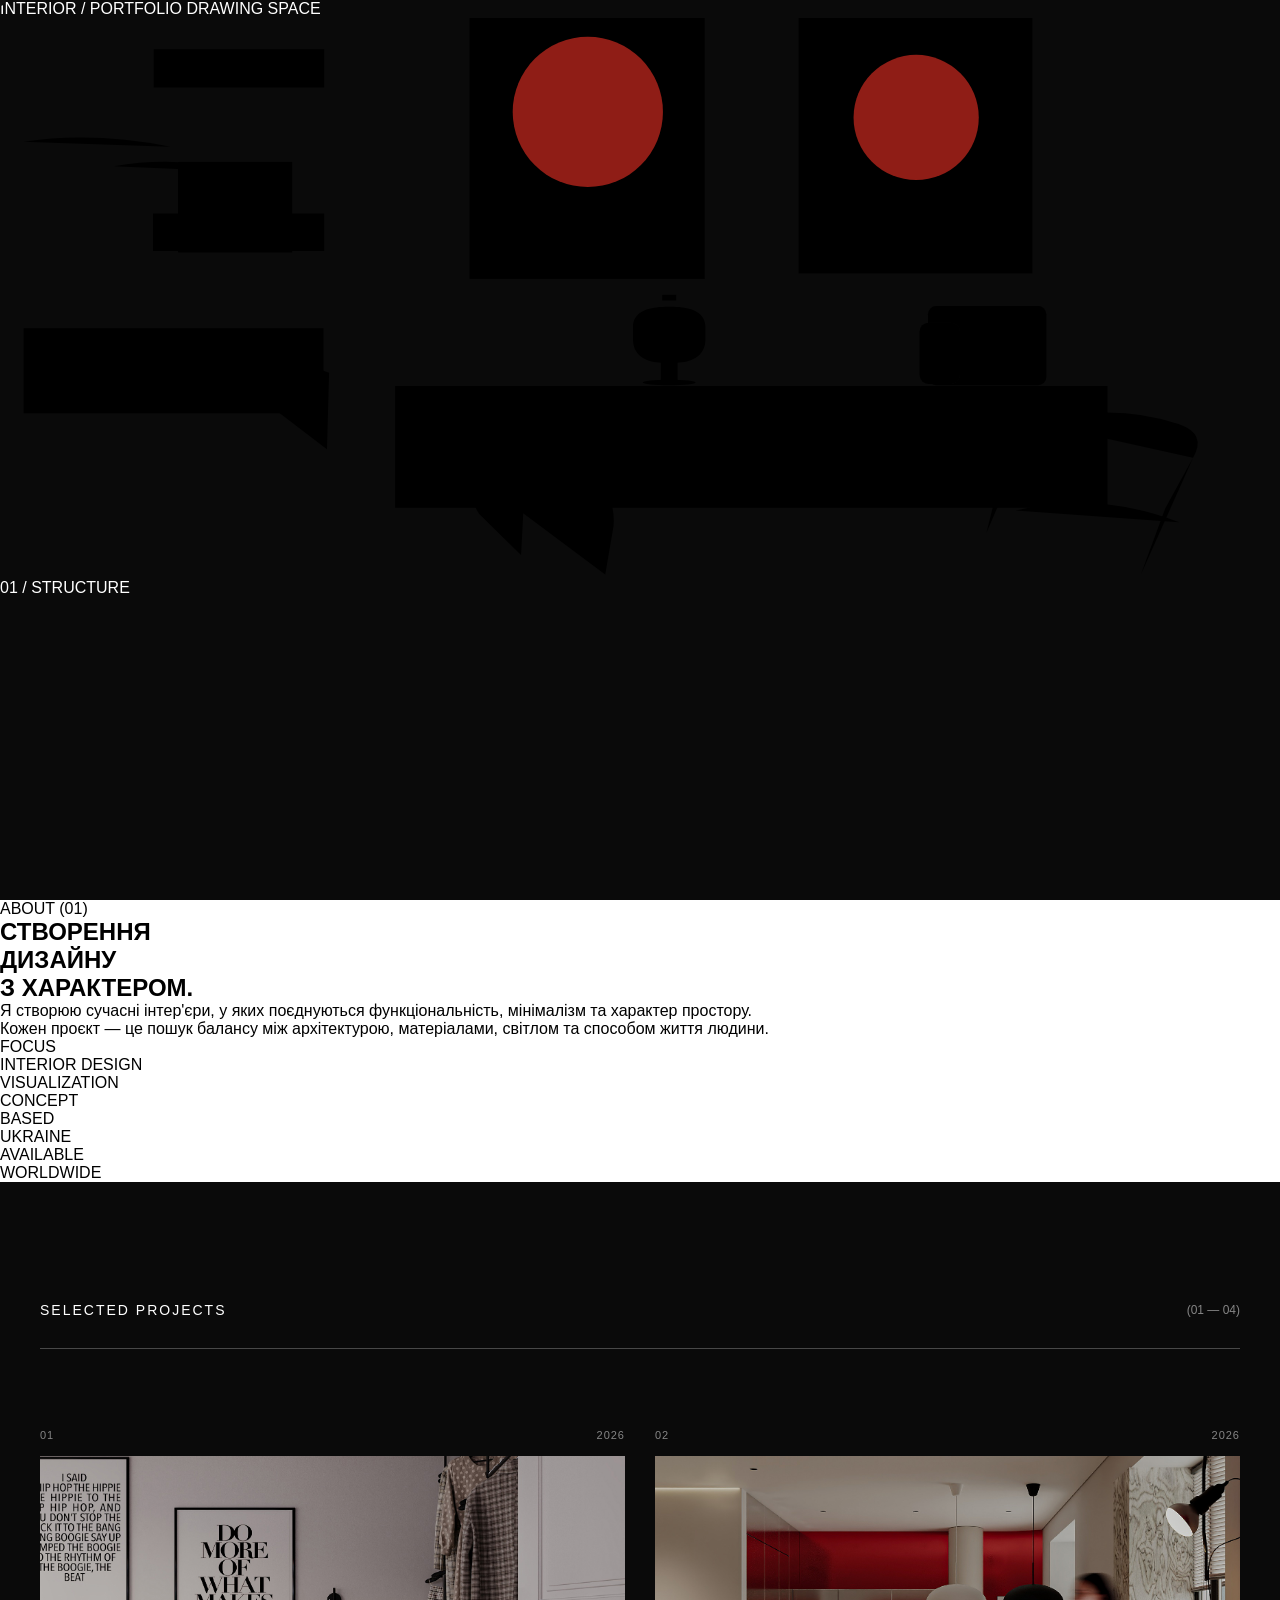
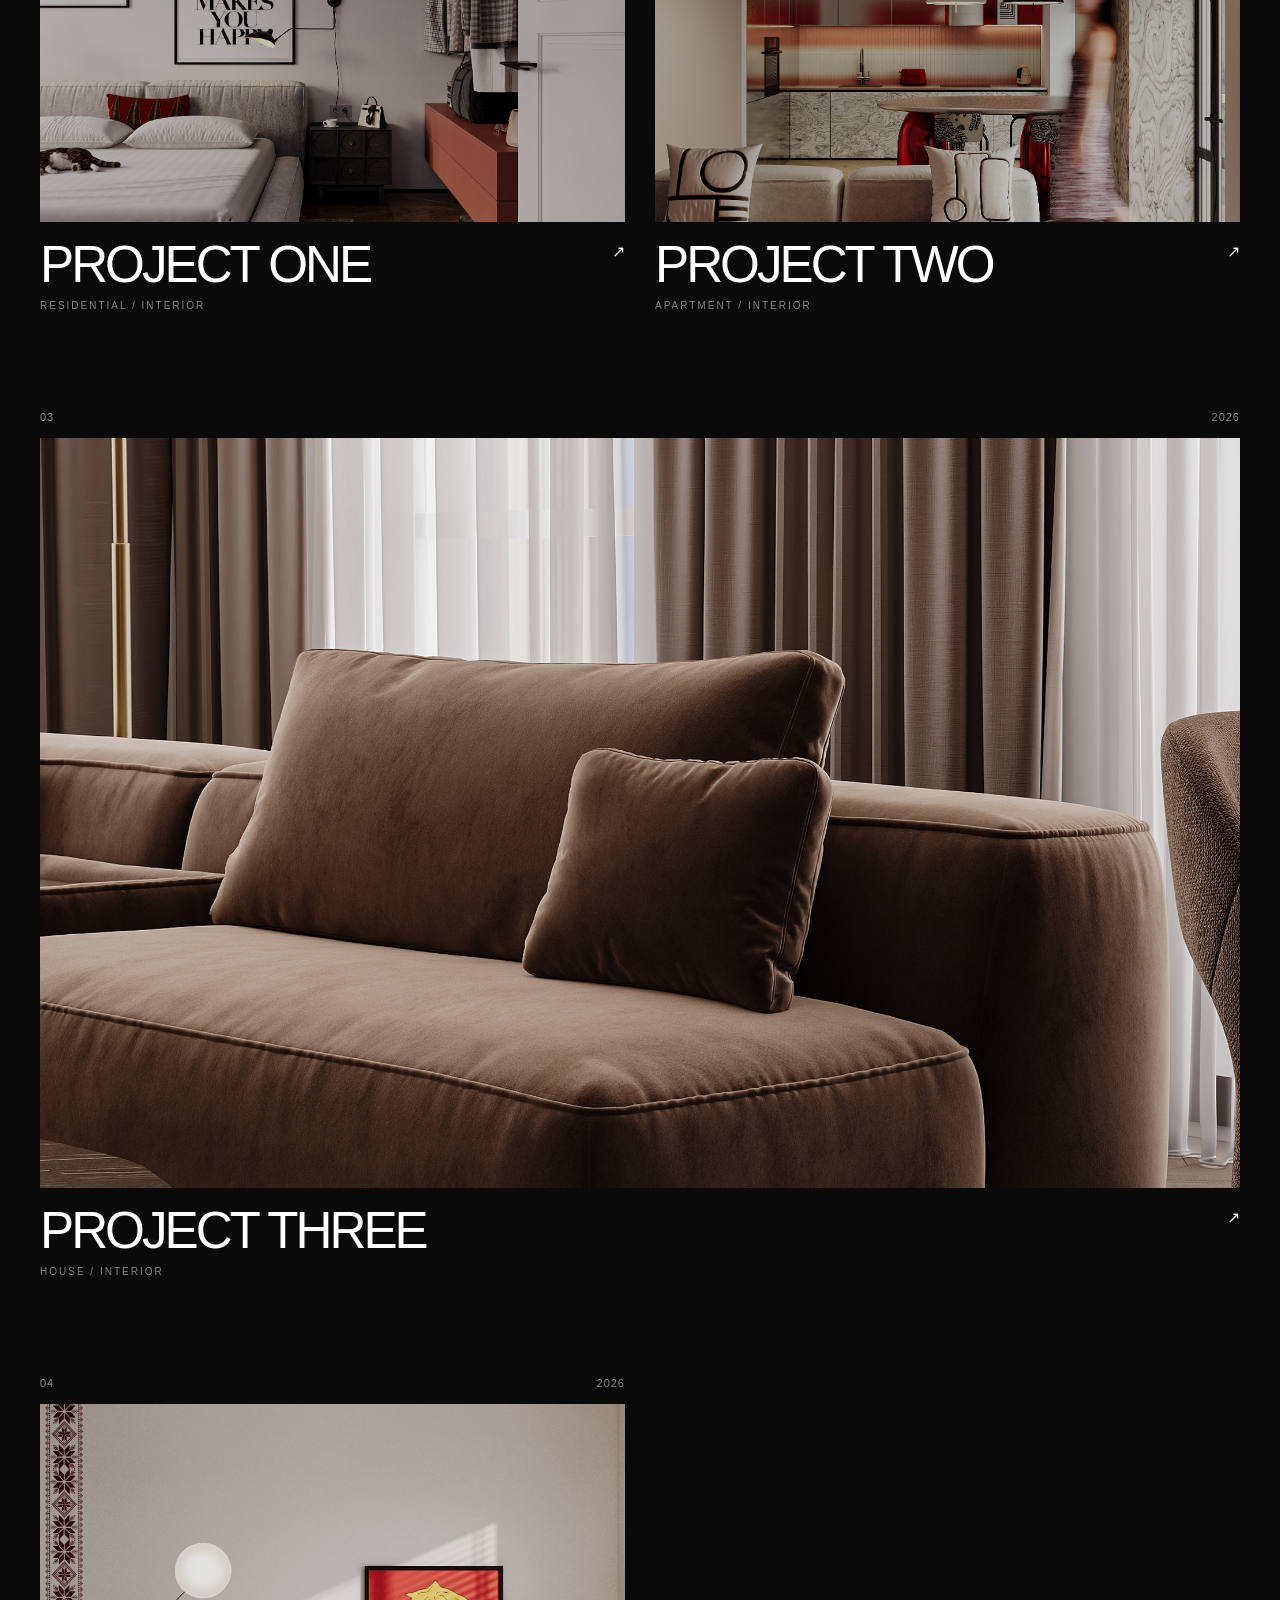
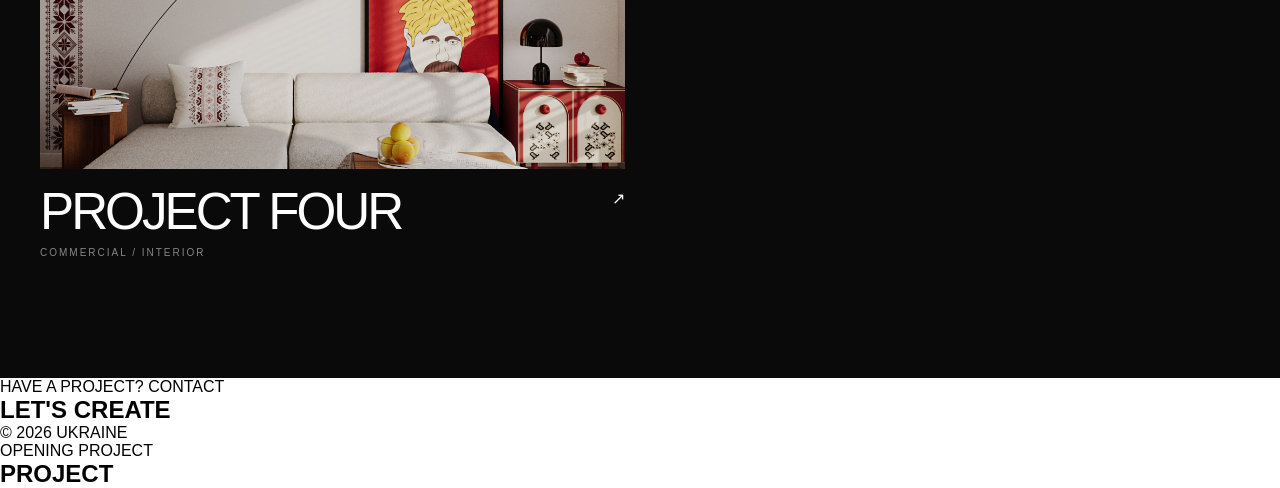
==== commit fd88d973: "Update index.html" ====
--- a/index.html
+++ b/index.html
@@ -3,61 +3,666 @@
 
 <head>
     <meta charset="UTF-8">
-
-    <meta
-        name="viewport"
-        content="width=device-width, initial-scale=1.0"
-    >
-
-    <title>Portfolio</title>
+    <meta name="viewport" content="width=device-width, initial-scale=1.0">
+
+    <title>Interior Portfolio</title>
 
     <link rel="stylesheet" href="style.css">
 </head>
 
-
 <body>
 
-
-    <!-- ========================
-         CUSTOM CURSOR
-    ========================= -->
-
+    <!-- CUSTOM CURSOR -->
     <div class="cursor"></div>
 
 
-
-    <!-- ========================
-         LOADER
-    ========================= -->
-
-    <div class="loader">
-
-        <div class="loader-content">
-
-            <h1 class="loader-logo">
-                PORTFOLIO
-            </h1>
-
-
-            <div class="loader-bottom">
-
-                <div class="loader-info">
-
-                    <span>LOADING</span>
-
-                    <span class="loader-percent">
-                        0%
-                    </span>
-
-                </div>
-
-
-                <div class="loader-line">
-
-                    <div class="loader-line-progress"></div>
-
-                </div>
-
+    <!-- ==================================================
+         INTERIOR DRAWING LOADER
+    =================================================== -->
+
+    <div class="loader" id="loader">
+
+        <div class="loader-top">
+            <span>INTERIOR / PORTFOLIO</span>
+            <span class="loader-status">DRAWING SPACE</span>
+        </div>
+
+
+        <div class="loader-scene">
+
+
+            <!-- DARK LAYER -->
+            <div class="loader-dark"></div>
+
+
+            <!-- SVG DRAWING -->
+            <svg
+                class="loader-drawing"
+                viewBox="0 0 1840 800"
+                preserveAspectRatio="xMidYMid slice"
+                aria-hidden="true"
+            >
+
+                <!-- ==============================
+                     WALL / ROOM
+                =============================== -->
+
+                <path
+                    class="draw-line line-room"
+                    d="M35 445 L35 45"
+                />
+
+                <path
+                    class="draw-line line-room"
+                    d="M1805 45 L1805 760"
+                />
+
+
+      <!-- ==============================
+     LEFT LARGE POSTER
+================================ -->
+
+<!-- рамка -->
+
+<rect
+    class="draw-line line-poster"
+    x="675"
+    y="0"
+    width="338"
+    height="375"
+/>
+
+<!-- велике червоне коло -->
+
+<circle
+    class="red-circle"
+    cx="845"
+    cy="135"
+    r="108"
+    fill="#8f1d16"
+/>
+
+<!-- обрізання вертикальних рисок -->
+
+<defs>
+
+    <clipPath id="leftPosterClip">
+
+        <circle
+            cx="845"
+            cy="210"
+            r="104"
+        />
+
+    </clipPath>
+
+</defs>
+
+<!-- вертикальні риски -->
+
+<g clip-path="url(#leftPosterClip)">
+
+<line class="draw-line detail-line" x1="718" y1="118" x2="718" y2="302"/>
+
+<line class="draw-line detail-line" x1="736" y1="105" x2="736" y2="314"/>
+
+<line class="draw-line detail-line" x1="754" y1="94" x2="754" y2="324"/>
+
+<line class="draw-line detail-line" x1="772" y1="84" x2="772" y2="333"/>
+
+<line class="draw-line detail-line" x1="790" y1="77" x2="790" y2="340"/>
+
+<line class="draw-line detail-line" x1="808" y1="72" x2="808" y2="347"/>
+
+<line class="draw-line detail-line" x1="826" y1="69" x2="826" y2="350"/>
+
+<line class="draw-line detail-line" x1="844" y1="68" x2="844" y2="352"/>
+
+<line class="draw-line detail-line" x1="862" y1="69" x2="862" y2="350"/>
+
+<line class="draw-line detail-line" x1="880" y1="72" x2="880" y2="347"/>
+
+<line class="draw-line detail-line" x1="898" y1="77" x2="898" y2="340"/>
+
+<line class="draw-line detail-line" x1="916" y1="84" x2="916" y2="333"/>
+
+<line class="draw-line detail-line" x1="934" y1="94" x2="934" y2="324"/>
+
+<line class="draw-line detail-line" x1="952" y1="105" x2="952" y2="314"/>
+
+<line class="draw-line detail-line" x1="970" y1="118" x2="970" y2="302"/>
+
+</g>
+
+<!-- нижня горизонтальна лінія -->
+
+<line
+    class="draw-line detail-line"
+    x1="720"
+    y1="338"
+    x2="970"
+    y2="338"
+/>
+
+
+           <!-- ==============================
+     RIGHT LARGE POSTER
+================================ -->
+
+<!-- Рамка -->
+<rect
+    class="draw-line line-poster"
+    x="1148"
+    y="0"
+    width="336"
+    height="367"/>
+
+<!-- Вертикальні лінії -->
+
+ <defs>
+
+    <mask id="posterMask">
+
+        <rect
+            x="0"
+            y="0"
+            width="1840"
+            height="800"
+            fill="white"/>
+
+        <circle
+            cx="1317"
+            cy="143"
+            r="98"
+            fill="black"/>
+
+    </mask>
+
+</defs>
+<g mask="url(#posterMask)">
+
+    <line class="draw-line detail-line" x1="1184" y1="0" x2="1184" y2="295"/>
+    <line class="draw-line detail-line" x1="1200" y1="0" x2="1200" y2="295"/>
+    <line class="draw-line detail-line" x1="1216" y1="0" x2="1216" y2="295"/>
+    <line class="draw-line detail-line" x1="1232" y1="0" x2="1232" y2="295"/>
+    <line class="draw-line detail-line" x1="1248" y1="0" x2="1248" y2="295"/>
+    <line class="draw-line detail-line" x1="1264" y1="0" x2="1264" y2="295"/>
+    <line class="draw-line detail-line" x1="1280" y1="0" x2="1280" y2="295"/>
+    <line class="draw-line detail-line" x1="1296" y1="0" x2="1296" y2="295"/>
+    <line class="draw-line detail-line" x1="1312" y1="0" x2="1312" y2="295"/>
+    <line class="draw-line detail-line" x1="1328" y1="0" x2="1328" y2="295"/>
+    <line class="draw-line detail-line" x1="1344" y1="0" x2="1344" y2="295"/>
+    <line class="draw-line detail-line" x1="1360" y1="0" x2="1360" y2="295"/>
+    <line class="draw-line detail-line" x1="1376" y1="0" x2="1376" y2="295"/>
+    <line class="draw-line detail-line" x1="1392" y1="0" x2="1392" y2="295"/>
+    <line class="draw-line detail-line" x1="1408" y1="0" x2="1408" y2="295"/>
+    <line class="draw-line detail-line" x1="1424" y1="0" x2="1424" y2="295"/>
+    <line class="draw-line detail-line" x1="1440" y1="0" x2="1440" y2="295"/>
+
+</g>
+
+<!-- Червоне коло -->
+<circle
+    class="red-circle"
+    cx="1317"
+    cy="143"
+    r="90"
+    fill="#8f1d16"/>
+
+<!-- Білий контур -->
+<circle
+    class="draw-line line-circle"
+    cx="1317"
+    cy="143"
+    r="98"
+    fill="none"/>
+
+<!-- Нижня горизонтальна лінія -->
+<line
+    class="draw-line detail-line"
+    x1="1188"
+    y1="333"
+    x2="1450"
+    y2="333"/>
+
+
+
+
+                <!-- ==============================
+                     LEFT SHELVES
+                =============================== -->
+
+                <path
+                    class="draw-line furniture-line"
+                    d="M221 45 L466 45 L466 100 L221 100 Z"
+                />
+
+                <path
+                    class="draw-line furniture-line"
+                    d="M220 281 L466 281 L466 335 L220 335 Z"
+                />
+
+                <rect
+                    class="draw-line detail-line"
+                    x="256"
+                    y="207"
+                    width="164"
+                    height="130"
+                />
+
+
+                <!-- ==============================
+                     PENDANT LIGHTS
+                =============================== -->
+
+                <line
+                    class="draw-line light-line"
+                    x1="132"
+                    y1="0"
+                    x2="132"
+                    y2="178"
+                />
+
+                <path
+                    class="draw-line light-line"
+                    d="M34 178 Q132 163 245 185"
+                />
+
+                <line
+                    class="draw-line light-line"
+                    x1="256"
+                    y1="0"
+                    x2="256"
+                    y2="211"
+                />
+
+                <path
+                    class="draw-line light-line"
+                    d="M164 213 Q256 197 350 221"
+                />
+
+
+                <!-- ==============================
+                     LEFT COUNTER
+                =============================== -->
+
+                <path
+                    class="draw-line furniture-line"
+                    d="M34 446 L465 446 L465 568 L34 568"
+                />
+
+                <path
+                    class="draw-line furniture-line"
+                    d="M34 516 L465 516"
+                />
+
+
+                <!-- ==============================
+                     LONG CONSOLE
+                =============================== -->
+
+                <path
+                    class="draw-line main-furniture"
+                    d="M568 529
+                       L1592 529
+                       L1592 704
+                       L568 704
+                       Z"
+                />
+
+                <line
+                    class="draw-line furniture-line"
+                    x1="842"
+                    y1="530"
+                    x2="842"
+                    y2="704"
+                />
+
+                <line
+                    class="draw-line furniture-line"
+                    x1="1055"
+                    y1="530"
+                    x2="1055"
+                    y2="704"
+                />
+
+                <line
+                    class="draw-line furniture-line"
+                    x1="1320"
+                    y1="530"
+                    x2="1320"
+                    y2="704"
+                />
+
+
+                <!-- ==============================
+                     TABLE
+                =============================== -->
+
+                <path
+                    class="draw-line main-furniture"
+                    d="M997 590
+                       Q1230 565 1535 590
+                       Q1280 647 997 621
+                       Z"
+                />
+
+                <line
+                    class="draw-line furniture-line"
+                    x1="1115"
+                    y1="625"
+                    x2="1090"
+                    y2="800"
+                />
+
+                <line
+                    class="draw-line furniture-line"
+                    x1="1380"
+                    y1="625"
+                    x2="1410"
+                    y2="800"
+                />
+
+
+                <!-- ==============================
+                     FRONT LEFT CHAIR
+                =============================== -->
+
+                <path
+                    class="draw-line chair-line"
+                    d="M760 600
+                       Q730 570 755 560
+                       Q810 545 846 585"
+                />
+
+                <path
+                    class="draw-line chair-line"
+                    d="M758 600
+                       L691 665
+                       Q672 690 689 713
+                       L749 772"
+                />
+
+                <path
+                    class="draw-line chair-line"
+                    d="M846 585
+                       L934 612
+                       L952 684"
+                />
+
+                <path
+                    class="draw-line chair-line"
+                    d="M700 673
+                       Q770 645 851 670
+                       Q885 682 882 730
+                       L870 800"
+                />
+
+
+                <!-- ==============================
+                     RIGHT CHAIR
+                =============================== -->
+
+                <path
+                    class="draw-line chair-line"
+                    d="M1480 580
+                       Q1605 552 1695 584
+                       Q1735 598 1715 632"
+                />
+
+                <path
+                    class="draw-line chair-line"
+                    d="M1485 584
+                       L1445 632
+                       L1418 740"
+                />
+
+                <path
+                    class="draw-line chair-line"
+                    d="M1715 632
+                       L1675 705
+                       L1640 800"
+                />
+
+                <path
+                    class="draw-line chair-line"
+                    d="M1460 708
+                       Q1580 680 1695 725"
+                />
+
+
+                <!-- ==============================
+                     LEFT BAR CHAIR
+                =============================== -->
+
+                <path
+                    class="draw-line chair-line"
+                    d="M339 520
+                       Q372 480 425 493
+                       L473 510
+                       L470 620"
+                />
+
+                <line
+                    class="draw-line chair-line"
+                    x1="352"
+                    y1="570"
+                    x2="350"
+                    y2="800"
+                />
+
+                <line
+                    class="draw-line chair-line"
+                    x1="445"
+                    y1="565"
+                    x2="455"
+                    y2="800"
+                />
+
+<!-- =====================================================
+     PHOTO FRAMES
+===================================================== -->
+
+<!-- ================= BIG FRAME ================= -->
+
+<!-- Background -->
+<rect
+    x="1334"
+    y="414"
+    width="170"
+    height="114"
+    rx="12"
+    fill="#090909"/>
+
+<!-- Outer frame -->
+<rect
+    class="draw-line detail-line"
+    x="1334"
+    y="414"
+    width="170"
+    height="114"
+    rx="12"/>
+
+<!-- Inner frame -->
+<rect
+    class="draw-line detail-line"
+    x="1342"
+    y="422"
+    width="154"
+    height="98"
+    rx="9"/>
+
+<!-- Picture -->
+<rect
+    class="draw-line detail-line"
+    x="1408"
+    y="461"
+    width="30"
+    height="20"
+    rx="3"/>
+
+
+<!-- ================= SMALL WOOD FRAME ================= -->
+
+<rect
+    x="1322"
+    y="438"
+    width="58"
+    height="88"
+    rx="13"
+    fill="#090909"/>
+
+<rect
+    class="draw-line detail-line"
+    x="1322"
+    y="438"
+    width="58"
+    height="88"
+    rx="13"/>
+
+<rect
+    class="draw-line detail-line"
+    x="1330"
+    y="446"
+    width="42"
+    height="72"
+    rx="6"/>
+
+<line
+    class="draw-line detail-line"
+    x1="1338"
+    y1="505"
+    x2="1362"
+    y2="479"/>
+
+                <!-- ==============================
+                     TABLE OBJECTS
+                =============================== -->
+
+                <ellipse
+                    class="draw-line detail-line"
+                    cx="1395"
+                    cy="587"
+                    rx="70"
+                    ry="15"
+                />
+
+                <path
+                    class="draw-line detail-line"
+                    d="M1180 579 L1290 579 L1315 595 L1170 595 Z"
+                />
+
+
+                <!-- ==============================
+                     DECOR / LAMP
+                =============================== -->
+
+                <!-- ==============================
+     DECOR / TABLE LAMP
+=============================== -->
+
+<!-- Верхній ковпачок -->
+<rect
+    class="draw-line detail-line"
+    x="952"
+    y="398"
+    width="20"
+    height="8"
+/>
+
+<!-- Скляний плафон -->
+<path
+    class="draw-line detail-line"
+   d="
+M910 444
+
+C910 426 925 418 944 416
+C952 415 972 415 980 416
+C999 418 1014 426 1014 444
+
+L1014 462
+
+C1014 482 1000 492 980 495
+C972 496 952 496 944 495
+C924 492 910 482 910 462
+
+Z"
+/>
+
+<!-- Центральні трубки -->
+<line
+    class="draw-line detail-line"
+    x1="954"
+    y1="408"
+    x2="954"
+    y2="496"
+/>
+
+<line
+    class="draw-line detail-line"
+    x1="962"
+    y1="406"
+    x2="962"
+    y2="498"
+/>
+
+<line
+    class="draw-line detail-line"
+    x1="970"
+    y1="408"
+    x2="970"
+    y2="496"
+/>
+
+<!-- Перехід до ніжки -->
+<rect
+    class="draw-line detail-line"
+    x="947"
+    y="470"
+    width="30"
+    height="18"
+/>
+
+<!-- Ніжка -->
+<rect
+    class="draw-line detail-line"
+    x="950"
+    y="488"
+    width="24"
+    height="36"
+/>
+
+<!-- Основа -->
+<ellipse
+    class="draw-line detail-line"
+    cx="962"
+    cy="524"
+    rx="38"
+    ry="4"
+/>
+
+                
+
+            </svg>
+
+
+            <!-- RED ACCENTS -->
+            <div class="loader-red loader-red-one"></div>
+        
+
+
+
+        </div>
+
+
+        <div class="loader-bottom">
+
+            <span class="loader-step">
+                01 / STRUCTURE
+            </span>
+
+            <div class="loader-progress">
+                <div class="loader-progress-fill"></div>
             </div>
 
         </div>
@@ -65,13 +670,11 @@
     </div>
 
 
-
-    <!-- ========================
+    <!-- ==================================================
          HERO
-    ========================= -->
+    =================================================== -->
 
     <main class="hero">
-
 
         <div class="hero-top">
 
@@ -80,19 +683,18 @@
             </span>
 
             <span>
-                WEB DEVELOPER
+                INTERIOR / DESIGN
             </span>
 
         </div>
 
 
-
         <div class="hero-title">
 
             <div class="hero-title-mask">
 
                 <h1>
-                    YOUR NAME
+                   BY BOHDAN
                 </h1>
 
             </div>
@@ -100,35 +702,105 @@
         </div>
 
 
-
         <div class="hero-bottom">
 
             <span>
-                SCROLL TO EXPLORE
+                CREATE YOUR INTERIOR
             </span>
 
-            <span>
-                ↓
-            </span>
-
-        </div>
-
+            <a href="#projects">
+                VIEW PROJECTS ↓
+            </a>
+
+        </div>
 
     </main>
 
 
-
-    <!-- ========================
+    <!-- ==================================================
+         ABOUT
+    =================================================== -->
+
+    <section class="about" id="about">
+
+        <div class="section-header">
+
+            <span>ABOUT</span>
+
+            <span>(01)</span>
+
+        </div>
+
+
+        <div class="about-content">
+
+            <div class="about-title">
+
+                <h2>
+                    СТВОРЕННЯ<br>
+                    ДИЗАЙНУ<br>
+                    З ХАРАКТЕРОМ.
+                </h2>
+
+            </div>
+
+
+            <div class="about-right">
+
+                <p class="about-description">
+                    Я створюю сучасні інтер'єри, у яких
+                    поєднуються функціональність,
+                    мінімалізм та характер простору.
+                </p>
+
+                <p class="about-description secondary">
+                    Кожен проєкт — це пошук балансу між
+                    архітектурою, матеріалами, світлом
+                    та способом життя людини.
+                </p>
+
+
+                <div class="about-details">
+
+                    <div>
+
+                        <span>FOCUS</span>
+
+                        <p>
+                            INTERIOR DESIGN<br>
+                            VISUALIZATION<br>
+                            CONCEPT
+                        </p>
+
+                    </div>
+
+
+                    <div>
+
+                        <span>BASED</span>
+
+                        <p>
+                            UKRAINE<br>
+                            AVAILABLE<br>
+                            WORLDWIDE
+                        </p>
+
+                    </div>
+
+                </div>
+
+            </div>
+
+        </div>
+
+    </section>
+
+
+    <!-- ==================================================
          PROJECTS
-    ========================= -->
-
-    <section
-        class="projects"
-        id="projects"
-    >
-
-
-        <!-- HEADER -->
+    =================================================== -->
+
+    <section class="projects" id="projects">
 
         <div class="projects-header">
 
@@ -137,38 +809,27 @@
             </h2>
 
             <span>
-                (01 — 03)
+                (01 — 04)
             </span>
 
         </div>
 
 
-
-        <!-- PROJECT GRID -->
-
         <div class="projects-grid">
 
 
-            <!-- ========================
-                 PROJECT 01
-            ========================= -->
-
-            <article class="project-card">
-
+            <!-- PROJECT 01 -->
+
+            <article
+                class="project-card project-link"
+                data-project="project-1.html"
+                data-title="PROJECT ONE"
+            >
 
                 <div class="project-meta">
-
-                    <span>
-                        01
-                    </span>
-
-                    <span>
-                        2026
-                    </span>
-
-                </div>
-
-
+                    <span>01</span>
+                    <span>2026</span>
+                </div>
 
                 <div class="project-image">
 
@@ -179,56 +840,37 @@
 
                 </div>
 
-
-
                 <div class="project-card-bottom">
 
-
-                    <div class="project-text">
-
-                        <h3>
-                            PROJECT ONE
-                        </h3>
+                    <div>
+
+                        <h3>PROJECT ONE</h3>
 
                         <p>
-                            WEB DESIGN / DEVELOPMENT
+                            RESIDENTIAL / INTERIOR
                         </p>
 
                     </div>
 
-
-                    <span class="project-card-arrow">
-                        ↗
-                    </span>
-
-
-                </div>
-
+                    <span class="project-arrow">↗</span>
+
+                </div>
 
             </article>
 
 
-
-            <!-- ========================
-                 PROJECT 02
-            ========================= -->
-
-            <article class="project-card">
-
+            <!-- PROJECT 02 -->
+
+            <article
+                class="project-card project-link"
+                data-project="project-2.html"
+                data-title="PROJECT TWO"
+            >
 
                 <div class="project-meta">
-
-                    <span>
-                        02
-                    </span>
-
-                    <span>
-                        2026
-                    </span>
-
-                </div>
-
-
+                    <span>02</span>
+                    <span>2026</span>
+                </div>
 
                 <div class="project-image">
 
@@ -239,56 +881,37 @@
 
                 </div>
 
-
-
                 <div class="project-card-bottom">
 
-
-                    <div class="project-text">
-
-                        <h3>
-                            PROJECT TWO
-                        </h3>
+                    <div>
+
+                        <h3>PROJECT TWO</h3>
 
                         <p>
-                            FRONTEND / UI
+                            APARTMENT / INTERIOR
                         </p>
 
                     </div>
 
-
-                    <span class="project-card-arrow">
-                        ↗
-                    </span>
-
-
-                </div>
-
+                    <span class="project-arrow">↗</span>
+
+                </div>
 
             </article>
 
 
-
-            <!-- ========================
-                 PROJECT 03
-            ========================= -->
-
-            <article class="project-card">
-
+            <!-- PROJECT 03 -->
+
+            <article
+                class="project-card project-link"
+                data-project="project-3.html"
+                data-title="PROJECT THREE"
+            >
 
                 <div class="project-meta">
-
-                    <span>
-                        03
-                    </span>
-
-                    <span>
-                        2026
-                    </span>
-
-                </div>
-
-
+                    <span>03</span>
+                    <span>2026</span>
+                </div>
 
                 <div class="project-image">
 
@@ -299,47 +922,126 @@
 
                 </div>
 
-
-
                 <div class="project-card-bottom">
 
-
-                    <div class="project-text">
-
-                        <h3>
-                            PROJECT THREE
-                        </h3>
+                    <div>
+
+                        <h3>PROJECT THREE</h3>
 
                         <p>
-                            WEBSITE / DEVELOPMENT
+                            HOUSE / INTERIOR
                         </p>
 
                     </div>
 
-
-                    <span class="project-card-arrow">
-                        ↗
-                    </span>
-
-
-                </div>
-
+                    <span class="project-arrow">↗</span>
+
+                </div>
 
             </article>
 
 
-        </div>
-
+            <!-- PROJECT 04 -->
+
+            <article
+                class="project-card project-link"
+                data-project="project-4.html"
+                data-title="PROJECT FOUR"
+            >
+
+                <div class="project-meta">
+                    <span>04</span>
+                    <span>2026</span>
+                </div>
+
+                <div class="project-image">
+
+                    <img
+                        src="assets/images/project-4.jpg"
+                        alt="Project Four"
+                    >
+
+                </div>
+
+                <div class="project-card-bottom">
+
+                    <div>
+
+                        <h3>PROJECT FOUR</h3>
+
+                        <p>
+                            COMMERCIAL / INTERIOR
+                        </p>
+
+                    </div>
+
+                    <span class="project-arrow">↗</span>
+
+                </div>
+
+            </article>
+
+        </div>
 
     </section>
 
 
-
-    <!-- JAVASCRIPT -->
+    <!-- ==================================================
+         FOOTER
+    =================================================== -->
+
+    <footer class="footer">
+
+        <div class="footer-top">
+
+            <span>HAVE A PROJECT?</span>
+
+            <span>CONTACT</span>
+
+        </div>
+
+
+        <h2>
+            LET'S CREATE
+        </h2>
+
+
+        <div class="footer-bottom">
+
+            <span>© 2026</span>
+
+            <span>UKRAINE</span>
+
+        </div>
+
+    </footer>
+
+
+    <!-- ==================================================
+         PAGE TRANSITION
+    =================================================== -->
+
+    <div class="page-transition">
+
+        <div class="transition-content">
+
+            <span>
+                OPENING PROJECT
+            </span>
+
+            <h2>
+                PROJECT
+            </h2>
+
+        </div>
+
+        
+
+    </div>
+
 
     <script src="script.js"></script>
 
-
 </body>
 
-</html>+</html>
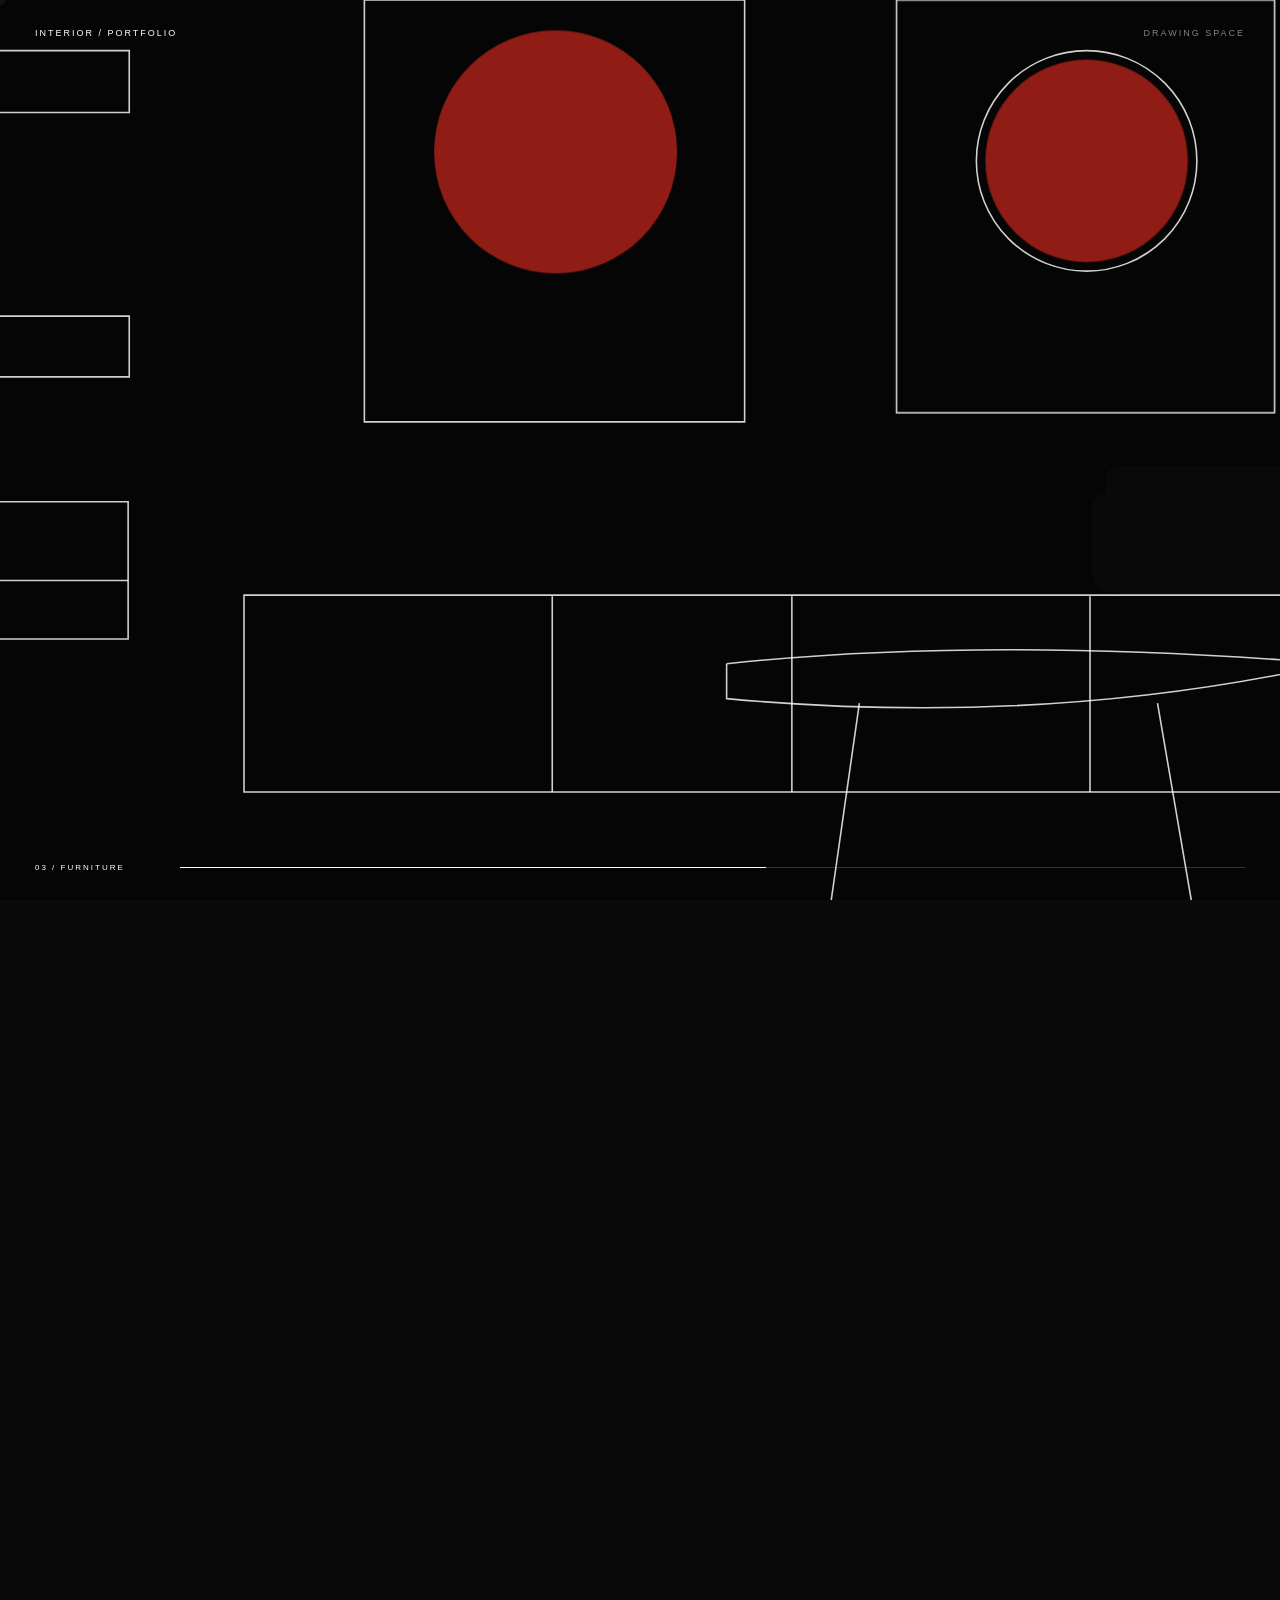
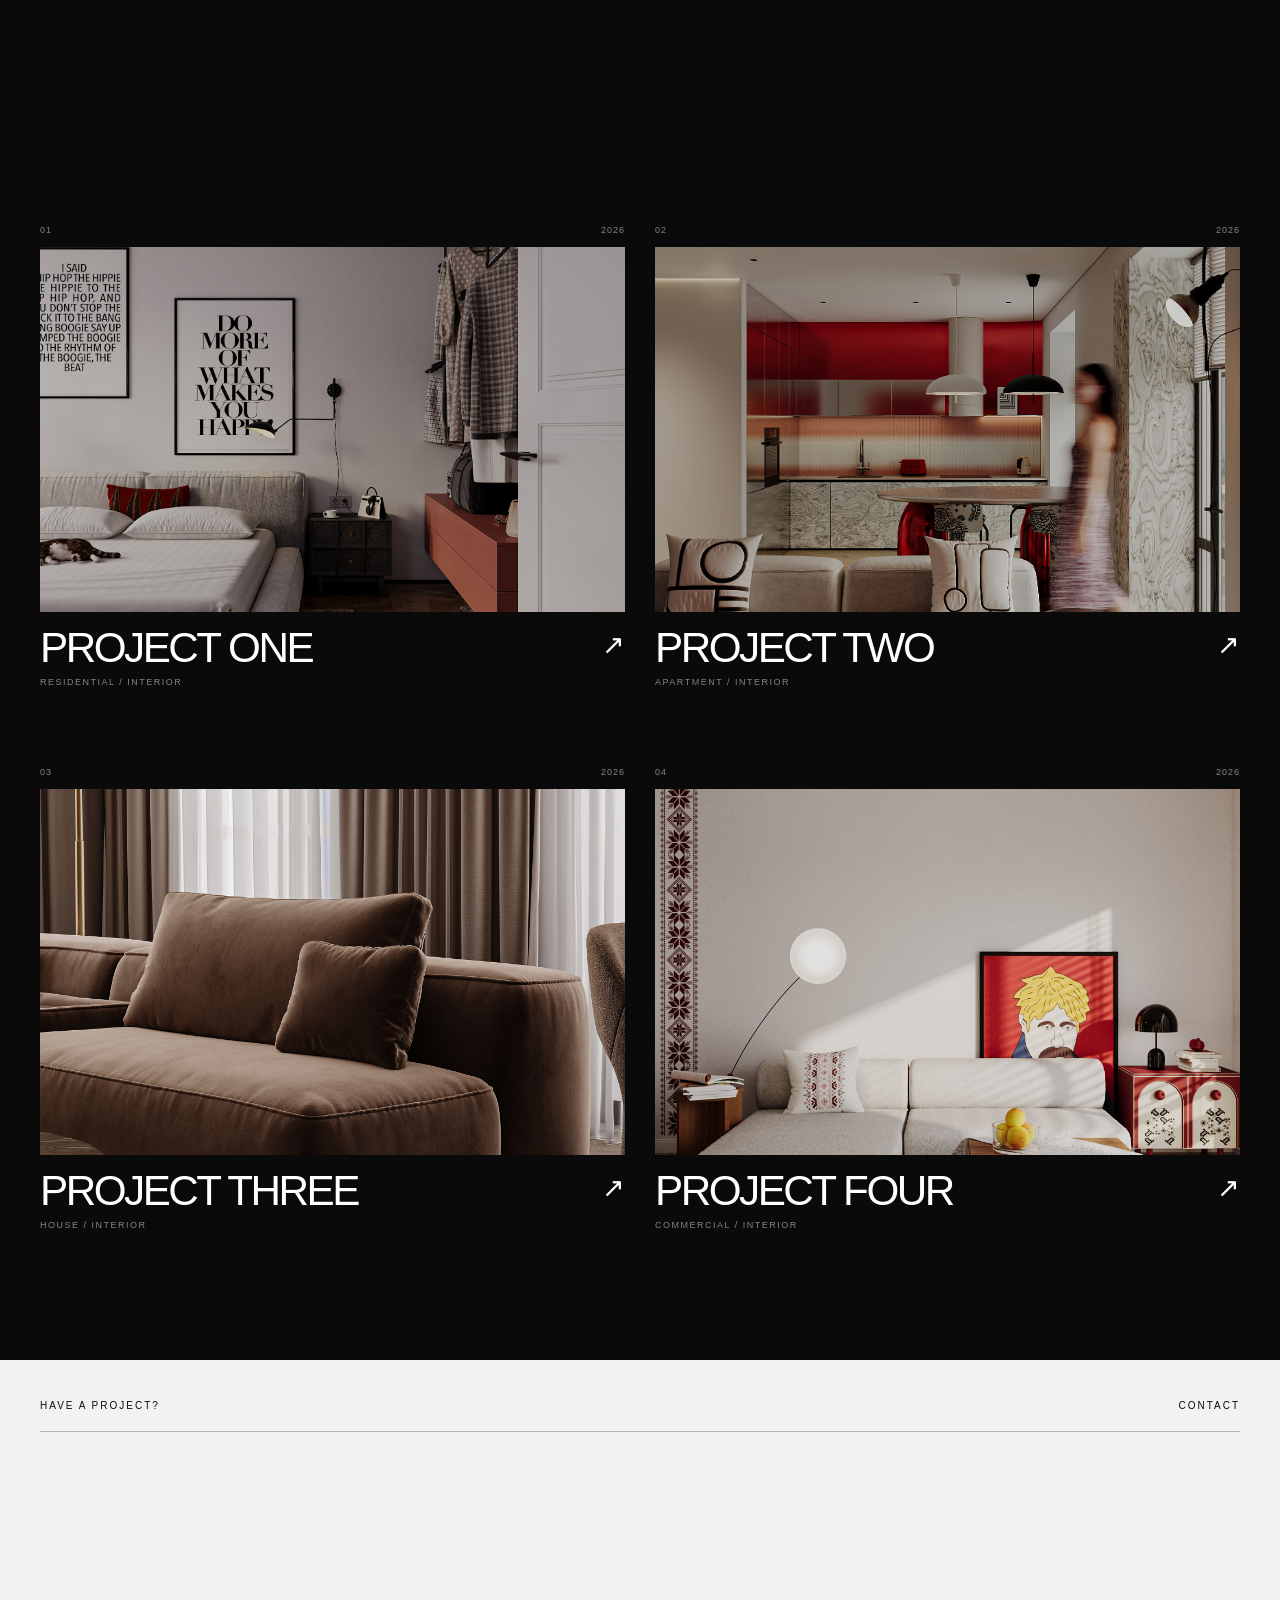
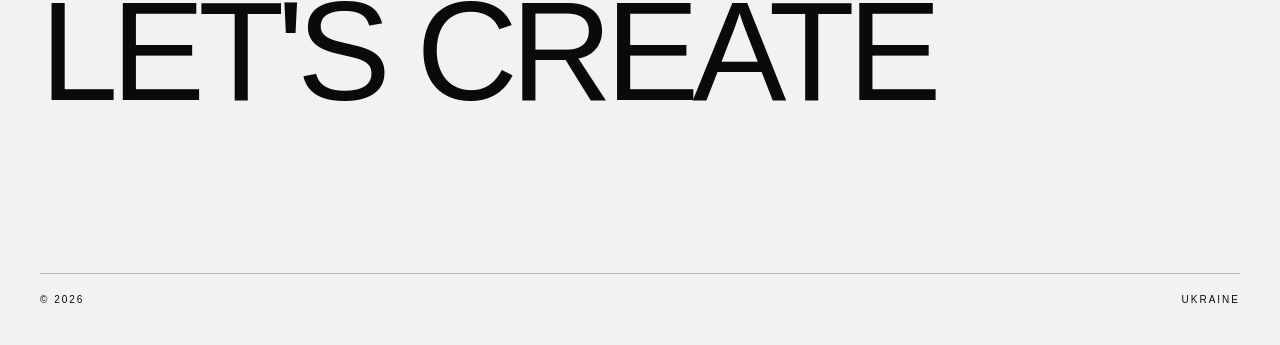
==== commit 36c27522: "Update index.html" ====
--- a/index.html
+++ b/index.html
@@ -18,8 +18,7 @@
 
     <!-- ==================================================
          INTERIOR DRAWING LOADER
-    =================================================== -->
-
+    =================================================== --> 
     <div class="loader" id="loader">
 
         <div class="loader-top">
--- a/style.css
+++ b/style.css
@@ -1,6 +1,6 @@
-/* ========================
+/* ==================================================
    RESET
-======================== */
+================================================== */
 
 * {
     margin: 0;
@@ -8,6 +8,9 @@
     box-sizing: border-box;
 }
 
+html {
+    scroll-behavior: smooth;
+}
 
 html,
 body {
@@ -15,189 +18,407 @@
     min-height: 100%;
 }
 
-
-html {
-    scroll-behavior: smooth;
-}
-
-
 body {
-    font-family: Arial, sans-serif;
-
-    background: #ffffff;
+    font-family: Arial, Helvetica, sans-serif;
+
+    background: #f2f2f2;
+    color: #0a0a0a;
 
     overflow-x: hidden;
 }
 
-
-
-/* ========================
+a {
+    color: inherit;
+    text-decoration: none;
+}
+
+img {
+    display: block;
+    width: 100%;
+}
+
+
+/* ==================================================
    LOADER
-======================== */
+================================================== */
 
 .loader {
     position: fixed;
-
     inset: 0;
 
-    z-index: 9999;
-
-    background: #0a0a0a;
-
+    z-index: 99999;
+
+    background: #090909;
     color: #ffffff;
-}
-
-
-.loader-content {
+
+    overflow: hidden;
+
+    display: flex;
+    flex-direction: column;
+
+    padding: 28px 35px;
+
+    opacity: 1;
+
+    transition:
+        opacity 1s ease;
+}
+
+
+/* ==================================================
+   LOADER TOP
+================================================== */
+
+.loader-top {
+    position: relative;
+
+    z-index: 20;
+
+    display: flex;
+    justify-content: space-between;
+    align-items: center;
+
+    font-size: 9px;
+
+    letter-spacing: 2px;
+}
+
+.loader-status {
+    opacity: 0.5;
+}
+
+
+/* ==================================================
+   LOADER SCENE
+================================================== */
+
+.loader-scene {
+    position: absolute;
+    inset: 0;
+
+    overflow: hidden;
+
+    background: #090909;
+}
+
+
+/* ==================================================
+   DARK OVERLAY
+================================================== */
+
+.loader-dark {
+    position: absolute;
+    inset: 0;
+
+    z-index: 2;
+
+    background:
+        rgba(5, 5, 5, 0.92);
+}
+
+
+/* ==================================================
+   SVG DRAWING
+================================================== */
+
+.loader-drawing {
+    position: absolute;
+    inset: 0;
+
+    z-index: 5;
+
     width: 100%;
     height: 100%;
-
-    padding: 40px;
+}
+
+
+/* ==================================================
+   ALL DRAWING LINES
+
+   ORIGINAL DESIGN
+================================================== */
+
+.draw-line {
+    fill: none;
+    stroke: rgba(255,255,255,.82);
+    stroke-width: 1.4;
+
+    stroke-dasharray: 2400;
+    stroke-dashoffset: 2400;
+
+    visibility: hidden;
+}
+
+.loader.stage-1 .draw-line,
+.loader.stage-2 .draw-line,
+.loader.stage-3 .draw-line,
+.loader.stage-4 .draw-line,
+.loader.stage-5 .draw-line {
+    visibility: visible;
+}
+
+
+/* ==================================================
+   STRUCTURE
+================================================== */
+
+.loader.stage-1 .line-room {
+    animation:
+        drawLine 0.65s
+        cubic-bezier(0.65, 0, 0.35, 1)
+        forwards;
+}
+
+
+/* ==================================================
+   POSTERS
+================================================== */
+
+.loader.stage-2 .line-poster {
+    animation:
+        drawLine 0.65s
+        cubic-bezier(0.65, 0, 0.35, 1)
+        forwards;
+}
+
+.loader.stage-2 .line-circle {
+    animation:
+        drawLine 0.65s
+        0.15s
+        cubic-bezier(0.65, 0, 0.35, 1)
+        forwards;
+}
+
+
+/* ==================================================
+   FURNITURE
+================================================== */
+
+.loader.stage-3 .main-furniture {
+    animation:
+        drawLine 0.75s
+        cubic-bezier(0.65, 0, 0.35, 1)
+        forwards;
+}
+
+.loader.stage-3 .furniture-line {
+    animation:
+        drawLine 0.65s
+        0.1s
+        cubic-bezier(0.65, 0, 0.35, 1)
+        forwards;
+}
+
+
+/* ==================================================
+   CHAIRS
+================================================== */
+
+.loader.stage-4 .chair-line {
+    animation:
+        drawLine 0.65s
+        cubic-bezier(0.65, 0, 0.35, 1)
+        forwards;
+}
+
+
+/* ==================================================
+   DETAILS
+================================================== */
+
+.loader.stage-5 .detail-line,
+.loader.stage-5 .light-line {
+    animation:
+        drawLine 0.6s
+        cubic-bezier(0.65, 0, 0.35, 1)
+        forwards;
+}
+
+
+/* ==================================================
+   DRAW ANIMATION
+================================================== */
+
+@keyframes drawLine {
+
+    from {
+        stroke-dashoffset: 2400;
+    }
+
+    to {
+        stroke-dashoffset: 0;
+    }
+}
+
+
+/* ==================================================
+   RED ACCENTS
+================================================== */
+
+.loader-red {
+    position: absolute;
+
+    z-index: 4;
+
+    border-radius: 50%;
+
+    background: #b9130c;
+
+    opacity: 0;
+
+    transform:
+        scale(0.4);
+
+    transition:
+        opacity 0.6s ease,
+        transform 0.8s
+        cubic-bezier(0.16, 1, 0.3, 1);
+}
+
+
+/* LEFT RED CIRCLE */
+
+.red-circle {
+    opacity: 0;
+}
+
+.loader.stage-2 .red-circle {
+    animation: showRedCircle .35s ease forwards;
+    animation-delay: 0.15s;
+}
+
+@keyframes showRedCircle {
+    from {
+        opacity: 0;
+    }
+    to {
+        opacity: 1;
+    }
+}
+
+/* RIGHT RED CIRCLE */
+
+.loader-red-two {
+    width: 10.2vw;
+    height: 10.2vw;
+
+    left: 66.3%;
+    top: 5.7%;
+}
+
+
+.loader.stage-5 .loader-red {
+    opacity: 0.8;
+
+    transform:
+        scale(1);
+}
+
+
+/* ==================================================
+   LOADER BOTTOM
+================================================== */
+
+.loader-bottom {
+    position: relative;
+
+    z-index: 20;
+
+    margin-top: auto;
 
     display: flex;
-
-    flex-direction: column;
-
-    justify-content: space-between;
-}
-
-
-.loader-logo {
-    font-size: 18px;
-
-    font-weight: 500;
+    align-items: center;
+
+    gap: 25px;
+
+    font-size: 8px;
 
     letter-spacing: 2px;
 }
 
-
-.loader-bottom {
-    width: 100%;
-}
-
-
-.loader-info {
-    display: flex;
-
-    justify-content: space-between;
-
-    align-items: flex-end;
-
-    margin-bottom: 25px;
-}
-
-
-.loader-info > span:first-child {
-    font-size: 14px;
-
-    letter-spacing: 2px;
-}
-
-
-.loader-percent {
-    font-size: clamp(
-        70px,
-        15vw,
-        220px
-    );
-
-    line-height: 0.8;
-
-    letter-spacing: -8px;
-}
-
-
-.loader-line {
-    width: 100%;
-
-    height: 2px;
+.loader-step {
+    width: 120px;
+}
+
+
+/* ==================================================
+   PROGRESS
+================================================== */
+
+.loader-progress {
+    flex: 1;
+
+    height: 1px;
 
     background:
-        rgba(255, 255, 255, 0.2);
+        rgba(255, 255, 255, 0.18);
 
     overflow: hidden;
 }
 
-
-.loader-line-progress {
+.loader-progress-fill {
     width: 0%;
-
     height: 100%;
 
     background: #ffffff;
 
     transition:
-        width 0.1s linear;
-}
-
-
-
-/* ========================
+        width 0.5s
+        cubic-bezier(0.65, 0, 0.35, 1);
+}
+
+
+/* ==================================================
+   LOADER EXIT
+================================================== */
+
+.loader.exit {
+    opacity: 0;
+
+    pointer-events: none;
+}
+
+
+/* ==================================================
    HERO
-======================== */
+================================================== */
 
 .hero {
     position: relative;
 
     min-height: 100vh;
 
-    padding: 40px;
+    padding: 35px 40px;
+
+    background: #e9e9e9;
+    color: #0a0a0a;
+
+    display: flex;
+    flex-direction: column;
+    justify-content: space-between;
 
     overflow: hidden;
-
-    color: #000000;
-
-    background: #f2f2f2;
-
-    display: flex;
-
-    flex-direction: column;
-
-    justify-content: space-between;
-}
-
-
-
-/* ========================
-   HERO BACKGROUND IMAGE
-======================== */
+}
 
 .hero::before {
     content: "";
 
     position: absolute;
-
     inset: 0;
 
     background-image:
+        linear-gradient(
+            rgba(242, 242, 242, 0.12),
+            rgba(242, 242, 242, 0.12)
+        ),
         url("assets/images/me.jpg");
 
     background-size: cover;
-
     background-position: center;
-
     background-repeat: no-repeat;
 
-    filter: none;
-
-    opacity: 1;
-
-    transform: none;
-
     z-index: 0;
 }
-
-
-
-/* Ніякого білого шару */
-
-.hero::after {
-    content: none;
-}
-
-
-
-/* Контент поверх картинки */
 
 .hero > * {
     position: relative;
@@ -206,84 +427,60 @@
 }
 
 
-
-/* ========================
-   HERO TOP
-======================== */
+/* ==================================================
+   HERO TEXT
+================================================== */
 
 .hero-top,
 .hero-bottom {
     display: flex;
 
     justify-content: space-between;
-
     align-items: center;
 
-    font-size: 12px;
-
-    letter-spacing: 1px;
+    gap: 20px;
+
+    font-size: 10px;
+
+    letter-spacing: 1.5px;
 
     opacity: 0;
 
     transform:
-        translateY(20px);
+        translateY(15px);
 
     transition:
-        opacity 0.8s ease,
-        transform 0.8s ease;
-}
-
-
-
-/* ========================
-   HERO TITLE
-======================== */
+        opacity 0.7s ease,
+        transform 0.7s ease;
+}
 
 .hero-title-mask {
     overflow: hidden;
 }
 
-
 .hero-title h1 {
-    font-size: clamp(
-        60px,
-        14vw,
-        220px
-    );
+    font-size:
+        clamp(65px, 11vw, 165px);
+
+    font-weight: 500;
 
     line-height: 0.8;
 
-    letter-spacing: -8px;
-
-    color: #000000;
-
-    font-weight: 500;
+    letter-spacing: -7px;
 
     transform:
         translateY(110%);
 
     transition:
-        transform 1.2s
-        cubic-bezier(
-            0.76,
-            0,
-            0.24,
-            1
-        );
-}
-
-
-
-/* ========================
-   HERO ANIMATION
-======================== */
+        transform 1.1s
+        cubic-bezier(0.76, 0, 0.24, 1);
+}
 
 .hero.show .hero-title h1 {
     transform:
         translateY(0);
 }
 
-
 .hero.show .hero-top,
 .hero.show .hero-bottom {
     opacity: 1;
@@ -292,233 +489,196 @@
         translateY(0);
 }
 
-
 .hero.show .hero-bottom {
-    transition-delay: 0.2s;
-}
-
-
-
-/* ========================
-   CUSTOM CURSOR
-======================== */
-
-.cursor {
-    position: fixed;
-
-    top: 0;
-
-    left: 0;
-
-    width: 12px;
-
-    height: 12px;
-
-    background: #111111;
-
-    border-radius: 50%;
-
-    pointer-events: none;
-
-    z-index: 10000;
-
-    transform:
-        translate(-50%, -50%);
-
-    transition:
-        width 0.25s ease,
-        height 0.25s ease,
-        background 0.25s ease;
-}
-
-
-
-/* Збільшений курсор */
-
-.cursor.active {
-    width: 50px;
-
-    height: 50px;
-
-    background:
-        rgba(20, 20, 20, 0.15);
-}
-
-
-
-/* ========================
-   WHITE CURSOR
-======================== */
-
-.cursor.light {
-    background: #ffffff;
-}
-
-
-.cursor.light.active {
-    width: 50px;
-
-    height: 50px;
-
-    background:
-        rgba(255, 255, 255, 0.25);
-}
-
-
-
-/* ========================
-   DESKTOP CURSOR
-======================== */
-
-@media (pointer: fine) {
-
-    body {
-        cursor: none;
-    }
-
-
-    a,
-    button {
-        cursor: none;
-    }
-
-}
-
-
-
-/* ========================
-   TOUCH DEVICES
-======================== */
-
-@media (pointer: coarse) {
-
-    .cursor {
-        display: none;
-    }
-
-}
-
-
-
-/* ========================
+    transition-delay: 0.15s;
+}
+
+
+/* ==================================================
+   ABOUT
+================================================== */
+
+.about {
+    padding: 100px 40px;
+
+    background: #f2f2f2;
+
+    color: #0a0a0a;
+}
+
+.section-header {
+    display: flex;
+
+    justify-content: space-between;
+
+    padding-bottom: 20px;
+
+    border-bottom:
+        1px solid
+        rgba(0, 0, 0, 0.25);
+
+    font-size: 10px;
+
+    letter-spacing: 2px;
+}
+
+.about-content {
+    display: grid;
+
+    grid-template-columns:
+        minmax(0, 1.2fr)
+        minmax(300px, 0.8fr);
+
+    gap: 80px;
+
+    padding-top: 100px;
+}
+
+.about-title h2 {
+    font-size:
+        clamp(50px, 7vw, 105px);
+
+    font-weight: 500;
+
+    line-height: 0.86;
+
+    letter-spacing: -5px;
+}
+
+.about-right {
+    max-width: 550px;
+}
+
+.about-description {
+    font-size:
+        clamp(17px, 1.7vw, 24px);
+
+    line-height: 1.45;
+
+    letter-spacing: -0.4px;
+}
+
+.about-description.secondary {
+    margin-top: 30px;
+
+    opacity: 0.55;
+}
+
+.about-details {
+    display: grid;
+
+    grid-template-columns:
+        repeat(2, 1fr);
+
+    gap: 30px;
+
+    margin-top: 70px;
+
+    padding-top: 20px;
+
+    border-top:
+        1px solid
+        rgba(0, 0, 0, 0.25);
+}
+
+.about-details span {
+    display: block;
+
+    margin-bottom: 18px;
+
+    font-size: 9px;
+
+    letter-spacing: 2px;
+
+    opacity: 0.45;
+}
+
+.about-details p {
+    font-size: 11px;
+
+    line-height: 1.8;
+
+    letter-spacing: 1px;
+}
+
+
+/* ==================================================
    PROJECTS
-======================== */
+================================================== */
 
 .projects {
-    position: relative;
-
-    min-height: 100vh;
-
-    padding: 120px 40px;
+    padding:
+        100px 40px 130px;
 
     background: #0a0a0a;
 
     color: #ffffff;
 }
-
-
-
-/* ========================
-   PROJECTS HEADER
-======================== */
 
 .projects-header {
     display: flex;
 
     justify-content: space-between;
-
     align-items: center;
 
-    padding-bottom: 30px;
-
-    margin-bottom: 80px;
+    padding-bottom: 20px;
+
+    margin-bottom: 60px;
 
     border-bottom:
         1px solid
         rgba(255, 255, 255, 0.25);
 }
 
-
 .projects-header h2 {
-    font-size: 14px;
+    font-size: 12px;
 
     font-weight: 400;
 
     letter-spacing: 2px;
 }
 
-
 .projects-header span {
-    font-size: 12px;
+    font-size: 10px;
 
     opacity: 0.5;
 }
 
 
-
-/* ========================
+/* ==================================================
    PROJECT GRID
-======================== */
+================================================== */
 
 .projects-grid {
     display: grid;
 
     grid-template-columns:
-        repeat(2, 1fr);
-
-    gap: 100px 30px;
-}
-
-
-
-/* Третя картка на всю ширину */
-
-.project-card:nth-child(3) {
-    grid-column:
-        1 / -1;
-}
-
-
-
-/* ========================
-   PROJECT CARD
-======================== */
+        repeat(2, minmax(0, 1fr));
+
+    gap: 80px 30px;
+}
 
 .project-card {
-    position: relative;
-}
-
-
-
-/* ========================
-   PROJECT META
-======================== */
+    min-width: 0;
+
+    cursor: pointer;
+}
 
 .project-meta {
     display: flex;
 
     justify-content: space-between;
 
-    align-items: center;
-
-    margin-bottom: 15px;
-
-    font-size: 11px;
+    margin-bottom: 12px;
+
+    font-size: 9px;
 
     letter-spacing: 1px;
 
     opacity: 0.5;
 }
 
-
-
-/* ========================
-   PROJECT IMAGE
-======================== */
-
 .project-image {
-    position: relative;
-
     width: 100%;
 
     aspect-ratio: 16 / 10;
@@ -527,276 +687,776 @@
 
     background: #181818;
 }
-
 
 .project-image img {
     width: 100%;
-
     height: 100%;
 
-    display: block;
-
     object-fit: cover;
-
-    transform:
-        scale(1);
 
     transition:
         transform 0.8s
-        cubic-bezier(
-            0.16,
-            1,
-            0.3,
-            1
-        );
-}
-
-
-
-/* ========================
-   PROJECT BOTTOM
-======================== */
+        cubic-bezier(0.16, 1, 0.3, 1);
+}
 
 .project-card-bottom {
     display: flex;
 
     justify-content: space-between;
-
     align-items: flex-start;
 
     gap: 20px;
 
-    padding-top: 20px;
-}
-
-
-
-/* ========================
-   PROJECT TITLE
-======================== */
+    padding-top: 17px;
+}
 
 .project-card-bottom h3 {
-    font-size: clamp(
-        30px,
-        4vw,
-        70px
-    );
+    font-size:
+        clamp(27px, 3.3vw, 52px);
 
     font-weight: 500;
 
     line-height: 0.9;
 
-    letter-spacing: -3px;
-}
-
-
-
-/* ========================
-   PROJECT DESCRIPTION
-======================== */
+    letter-spacing: -2.5px;
+}
 
 .project-card-bottom p {
-    margin-top: 12px;
-
-    font-size: 10px;
-
-    letter-spacing: 2px;
+    margin-top: 10px;
+
+    font-size: 9px;
+
+    letter-spacing: 1.5px;
 
     opacity: 0.5;
 }
 
-
-
-/* ========================
-   PROJECT ARROW
-======================== */
-
-.project-card-arrow {
-    flex-shrink: 0;
-
-    font-size: 30px;
-
-    line-height: 1;
+.project-arrow {
+    display: inline-block;
+
+    font-size: 27px;
 
     transition:
         transform 0.4s ease;
 }
 
-
-
-/* ========================
-   PROJECT HOVER
-======================== */
-
-.project-card:hover
-.project-image img {
+.project-card:hover .project-image img {
     transform:
-        scale(1.06);
-}
-
-
-.project-card:hover
-.project-card-arrow {
+        scale(1.05);
+}
+
+.project-card:hover .project-arrow {
     transform:
         rotate(45deg);
 }
 
 
-
-/* ========================
+/* ==================================================
+   FOOTER
+================================================== */
+
+.footer {
+    min-height: 65vh;
+
+    padding: 40px;
+
+    background: #f2f2f2;
+
+    color: #0a0a0a;
+
+    display: flex;
+    flex-direction: column;
+    justify-content: space-between;
+}
+
+.footer-top,
+.footer-bottom {
+    display: flex;
+
+    justify-content: space-between;
+
+    padding-bottom: 20px;
+
+    border-bottom:
+        1px solid
+        rgba(0, 0, 0, 0.25);
+
+    font-size: 10px;
+
+    letter-spacing: 2px;
+}
+
+.footer-bottom {
+    padding-top: 20px;
+    padding-bottom: 0;
+
+    border-top:
+        1px solid
+        rgba(0, 0, 0, 0.25);
+
+    border-bottom: none;
+}
+
+.footer h2 {
+    font-size:
+        clamp(60px, 11vw, 170px);
+
+    font-weight: 500;
+
+    line-height: 0.8;
+
+    letter-spacing: -7px;
+}
+
+
+/* ==================================================
+   CURSOR
+================================================== */
+
+.cursor {
+    position: fixed;
+
+    top: 0;
+    left: 0;
+
+    width: 11px;
+    height: 11px;
+
+    z-index: 120000;
+
+    pointer-events: none;
+
+    background: #111111;
+
+    border-radius: 50%;
+
+    transform:
+        translate(-50%, -50%);
+
+    transition:
+        width 0.2s ease,
+        height 0.2s ease,
+        background 0.2s ease;
+}
+
+.cursor.active {
+    width: 45px;
+    height: 45px;
+
+    background:
+        rgba(20, 20, 20, 0.18);
+}
+
+.cursor.light {
+    background: #ffffff;
+}
+
+.cursor.light.active {
+    background:
+        rgba(255, 255, 255, 0.25);
+}
+
+
+/* ==================================================
+   PAGE TRANSITION
+================================================== */
+
+.page-transition {
+    position: fixed;
+    inset: 0;
+
+    z-index: 100000;
+
+    display: flex;
+
+    justify-content: center;
+    align-items: center;
+
+    background: #0a0a0a;
+
+    color: #ffffff;
+
+    transform:
+        translateY(100%);
+
+    pointer-events: none;
+
+    transition:
+        transform 0.7s
+        cubic-bezier(0.76, 0, 0.24, 1);
+}
+
+.page-transition.active {
+    transform:
+        translateY(0);
+}
+
+.transition-content {
+    text-align: center;
+
+    opacity: 0;
+
+    transform:
+        translateY(20px);
+
+    transition:
+        opacity 0.4s ease 0.2s,
+        transform 0.4s ease 0.2s;
+}
+
+.page-transition.active .transition-content {
+    opacity: 1;
+
+    transform:
+        translateY(0);
+}
+
+.transition-content span {
+    display: block;
+
+    margin-bottom: 18px;
+
+    font-size: 9px;
+
+    letter-spacing: 3px;
+
+    opacity: 0.5;
+}
+
+.transition-content h2 {
+    font-size:
+        clamp(45px, 7vw, 100px);
+
+    font-weight: 500;
+
+    line-height: 0.9;
+
+    letter-spacing: -4px;
+}
+
+
+/* ==================================================
+   CURSOR DESKTOP
+================================================== */
+
+@media (pointer: fine) {
+
+    body,
+    a,
+    button,
+    .project-card {
+        cursor: none;
+    }
+}
+
+
+/* ==================================================
    TABLET
-======================== */
+================================================== */
 
 @media (max-width: 900px) {
+
+    .about-content {
+        grid-template-columns: 1fr;
+
+        gap: 60px;
+    }
+
+    .projects {
+        padding-left: 25px;
+        padding-right: 25px;
+    }
+}
+
+
+/* ==================================================
+   MOBILE
+   ONLY MOBILE CHANGES BELOW
+================================================== */
+
+@media (max-width: 650px) {
+
+
+    /* ==============================================
+       LOADER
+    ============================================== */
+
+    .loader {
+        padding:
+            20px 18px;
+
+        min-height: 100svh;
+    }
+
+
+    /* Loader header */
+
+    .loader-top {
+        font-size: 7px;
+
+        letter-spacing: 1.2px;
+
+        gap: 15px;
+    }
+
+    .loader-top span:last-child {
+        text-align: right;
+    }
+
+
+    /* ==============================================
+       MOBILE DRAWING
+
+       SVG FORM IS NOT CHANGED.
+    ============================================== */
+
+    .loader-scene {
+        inset: 0;
+
+        display: flex;
+
+        align-items: center;
+        justify-content: center;
+    }
+
+    .loader-drawing {
+        position: absolute;
+
+        left: 50%;
+        top: 50%;
+
+        /*
+           На телефоні зберігаємо широкий
+           формат самого креслення.
+
+           Ніякі path / rect / circle
+           не змінюються.
+        */
+
+        width: 100vw;
+        height: auto;
+
+        min-width: 100vw;
+
+        aspect-ratio: 1840 / 800;
+
+        transform:
+            translate(-50%, -50%);
+
+        overflow: visible;
+    }
+
+
+    /* ==============================================
+       MOBILE RED CIRCLES
+
+       Позиції залишаються прив'язаними
+       до тієї самої композиції.
+    ============================================== */
+
+    .loader-red-one {
+        width: 10.7vw;
+        height: 10.7vw;
+
+        left: 40.4%;
+
+        /*
+           На desktop круги прив'язані
+           до повної висоти viewport.
+
+           На mobile креслення стоїть
+           по центру, тому трохи
+           коригуємо вертикаль.
+        */
+
+        top: 43%;
+    }
+
+    .loader-red-two {
+        width: 10.2vw;
+        height: 10.2vw;
+
+        left: 66.3%;
+        top: 44%;
+    }
+
+
+    /* ==============================================
+       LOADER BOTTOM
+    ============================================== */
+
+    .loader-bottom {
+        gap: 12px;
+
+        font-size: 6px;
+
+        letter-spacing: 1px;
+    }
+
+    .loader-step {
+        width: 86px;
+
+        flex-shrink: 0;
+
+        white-space: nowrap;
+    }
+
+    .loader-progress {
+        min-width: 0;
+    }
+
+
+    /* ==============================================
+       HERO
+    ============================================== */
+
+    .hero {
+        min-height: 100svh;
+
+        padding:
+            20px 18px;
+    }
+
+    .hero::before {
+        background-position: center;
+    }
+
+    .hero-top,
+    .hero-bottom {
+        font-size: 8px;
+
+        letter-spacing: 1px;
+
+        gap: 12px;
+    }
+
+    .hero-top span:last-child,
+    .hero-bottom a {
+        text-align: right;
+    }
+
+    .hero-title h1 {
+        font-size:
+            clamp(54px, 17vw, 82px);
+
+        line-height: 0.84;
+
+        letter-spacing: -3.5px;
+    }
+
+
+    /* ==============================================
+       ABOUT
+    ============================================== */
+
+    .about {
+        padding:
+            70px 18px;
+    }
+
+    .section-header {
+        padding-bottom: 15px;
+
+        font-size: 9px;
+
+        letter-spacing: 1.5px;
+    }
+
+    .about-content {
+        grid-template-columns: 1fr;
+
+        gap: 50px;
+
+        padding-top: 60px;
+    }
+
+    .about-title h2 {
+        font-size:
+            clamp(46px, 13vw, 65px);
+
+        line-height: 0.9;
+
+        letter-spacing: -3px;
+    }
+
+    .about-description {
+        font-size: 17px;
+
+        line-height: 1.5;
+    }
+
+    .about-description.secondary {
+        margin-top: 24px;
+    }
+
+    .about-details {
+        grid-template-columns:
+            repeat(2, minmax(0, 1fr));
+
+        gap: 20px;
+
+        margin-top: 45px;
+    }
+
+    .about-details span {
+        font-size: 8px;
+
+        letter-spacing: 1.5px;
+    }
+
+    .about-details p {
+        font-size: 9px;
+
+        line-height: 1.7;
+
+        letter-spacing: 0.7px;
+    }
+
+
+    /* ==============================================
+       PROJECTS
+    ============================================== */
+
+    .projects {
+        padding:
+            70px 18px
+            90px;
+    }
+
+    .projects-header {
+        margin-bottom: 45px;
+
+        padding-bottom: 15px;
+    }
+
+    .projects-header h2 {
+        font-size: 10px;
+
+        letter-spacing: 1.5px;
+    }
+
+    .projects-header span {
+        font-size: 8px;
+    }
 
     .projects-grid {
         grid-template-columns: 1fr;
 
-        gap: 80px;
-    }
-
-
-    .project-card:nth-child(3) {
-        grid-column: auto;
-    }
-
-}
-
-
-
-/* ========================
-   MOBILE
-======================== */
-
-@media (max-width: 768px) {
-
-
-    /* LOADER */
-
-    .loader-content {
-        padding: 20px;
-    }
-
-
-    .loader-percent {
+        gap: 60px;
+    }
+
+    .project-meta {
+        margin-bottom: 10px;
+
+        font-size: 8px;
+    }
+
+    .project-image {
+        aspect-ratio: 4 / 3;
+    }
+
+    .project-card-bottom {
+        gap: 15px;
+
+        padding-top: 14px;
+    }
+
+    .project-card-bottom h3 {
+        font-size:
+            clamp(30px, 9vw, 40px);
+
+        line-height: 0.92;
+
+        letter-spacing: -2px;
+    }
+
+    .project-card-bottom p {
+        margin-top: 8px;
+
+        font-size: 8px;
+
+        letter-spacing: 1.2px;
+    }
+
+    .project-arrow {
+        font-size: 23px;
+    }
+
+
+    /* ==============================================
+       REMOVE DESKTOP HOVER EFFECT ON TOUCH-LIKE
+       MOBILE WIDTHS
+    ============================================== */
+
+    .project-card:hover .project-image img {
+        transform: none;
+    }
+
+    .project-card:hover .project-arrow {
+        transform: none;
+    }
+
+
+    /* ==============================================
+       FOOTER
+    ============================================== */
+
+    .footer {
+        min-height: 55svh;
+
+        padding:
+            20px 18px;
+    }
+
+    .footer-top,
+    .footer-bottom {
+        font-size: 8px;
+
+        letter-spacing: 1.2px;
+    }
+
+    .footer h2 {
+        font-size:
+            clamp(54px, 15vw, 78px);
+
+        line-height: 0.85;
+
         letter-spacing: -4px;
     }
 
 
+    /* ==============================================
+       PROJECT TRANSITION
+    ============================================== */
+
+    .transition-content {
+        width: 100%;
+
+        padding:
+            0 20px;
+    }
+
+    .transition-content span {
+        font-size: 7px;
+
+        letter-spacing: 2px;
+    }
+
+    .transition-content h2 {
+        font-size:
+            clamp(42px, 14vw, 70px);
+
+        letter-spacing: -3px;
+    }
+}
+
+
+/* ==================================================
+   VERY SMALL PHONES
+================================================== */
+
+@media (max-width: 390px) {
+
+    .loader {
+        padding:
+            18px 15px;
+    }
+
+    .loader-top {
+        font-size: 6px;
+    }
+
+    .loader-step {
+        width: 78px;
+
+        font-size: 5.5px;
+    }
+
 
     /* HERO */
 
     .hero {
-        padding: 20px;
-    }
-
-
-    .hero::before {
-        background-size: cover;
-
-        background-position: center;
-
-        filter: none;
-
-        opacity: 1;
-
-        transform: none;
-    }
-
-
-    .hero-title h1 {
-        font-size: clamp(
-            55px,
-            18vw,
-            100px
-        );
-
-        letter-spacing: -4px;
-    }
-
+        padding:
+            18px 15px;
+    }
 
     .hero-top,
     .hero-bottom {
-        font-size: 10px;
-    }
-
+        font-size: 7px;
+    }
+
+    .hero-title h1 {
+        font-size: 16.5vw;
+
+        letter-spacing: -3px;
+    }
+
+
+    /* ABOUT */
+
+    .about {
+        padding:
+            60px 15px;
+    }
+
+    .about-title h2 {
+        font-size: 12.5vw;
+    }
 
 
     /* PROJECTS */
 
     .projects {
         padding:
-            80px 20px;
-    }
-
-
-    .projects-header {
-        margin-bottom: 50px;
-    }
-
-
-    .projects-grid {
-        grid-template-columns: 1fr;
-
-        gap: 70px;
-    }
-
-
-    .project-card:nth-child(3) {
-        grid-column: auto;
-    }
-
-
-    .project-image {
-        aspect-ratio: 4 / 3;
-    }
-
+            60px 15px
+            80px;
+    }
 
     .project-card-bottom h3 {
-        font-size: 40px;
-
-        letter-spacing: -2px;
-    }
-
-
-    .project-card-arrow {
-        font-size: 25px;
-    }
-
-}
-
-
-
-/* ========================
-   SMALL MOBILE
-======================== */
-
-@media (max-width: 480px) {
-
-    .hero {
-        min-height: 100svh;
-    }
-
-
-    .hero-title h1 {
-        font-size: 17vw;
-
-        letter-spacing: -3px;
-    }
-
-
-    .projects-header h2 {
-        font-size: 11px;
-    }
-
-
-    .project-card-bottom h3 {
-        font-size: 34px;
-    }
-
-
-    .project-card-bottom p {
-        font-size: 9px;
-    }
-
-}+        font-size: 30px;
+    }
+
+
+    /* FOOTER */
+
+    .footer {
+        padding:
+            18px 15px;
+    }
+}
+
+
+/* ==================================================
+   TOUCH DEVICES
+================================================== */
+
+@media (pointer: coarse) {
+
+    .cursor {
+        display: none;
+    }
+
+    body,
+    a,
+    button,
+    .project-card {
+        cursor: auto;
+    }
+}
+
+
+/* ==================================================
+   REDUCED MOTION
+================================================== */
+
+@media (prefers-reduced-motion: reduce) {
+
+    html {
+        scroll-behavior: auto;
+    }
+
+    .project-image img,
+    .project-arrow {
+        transition-duration: 0.01ms;
+    }
+}
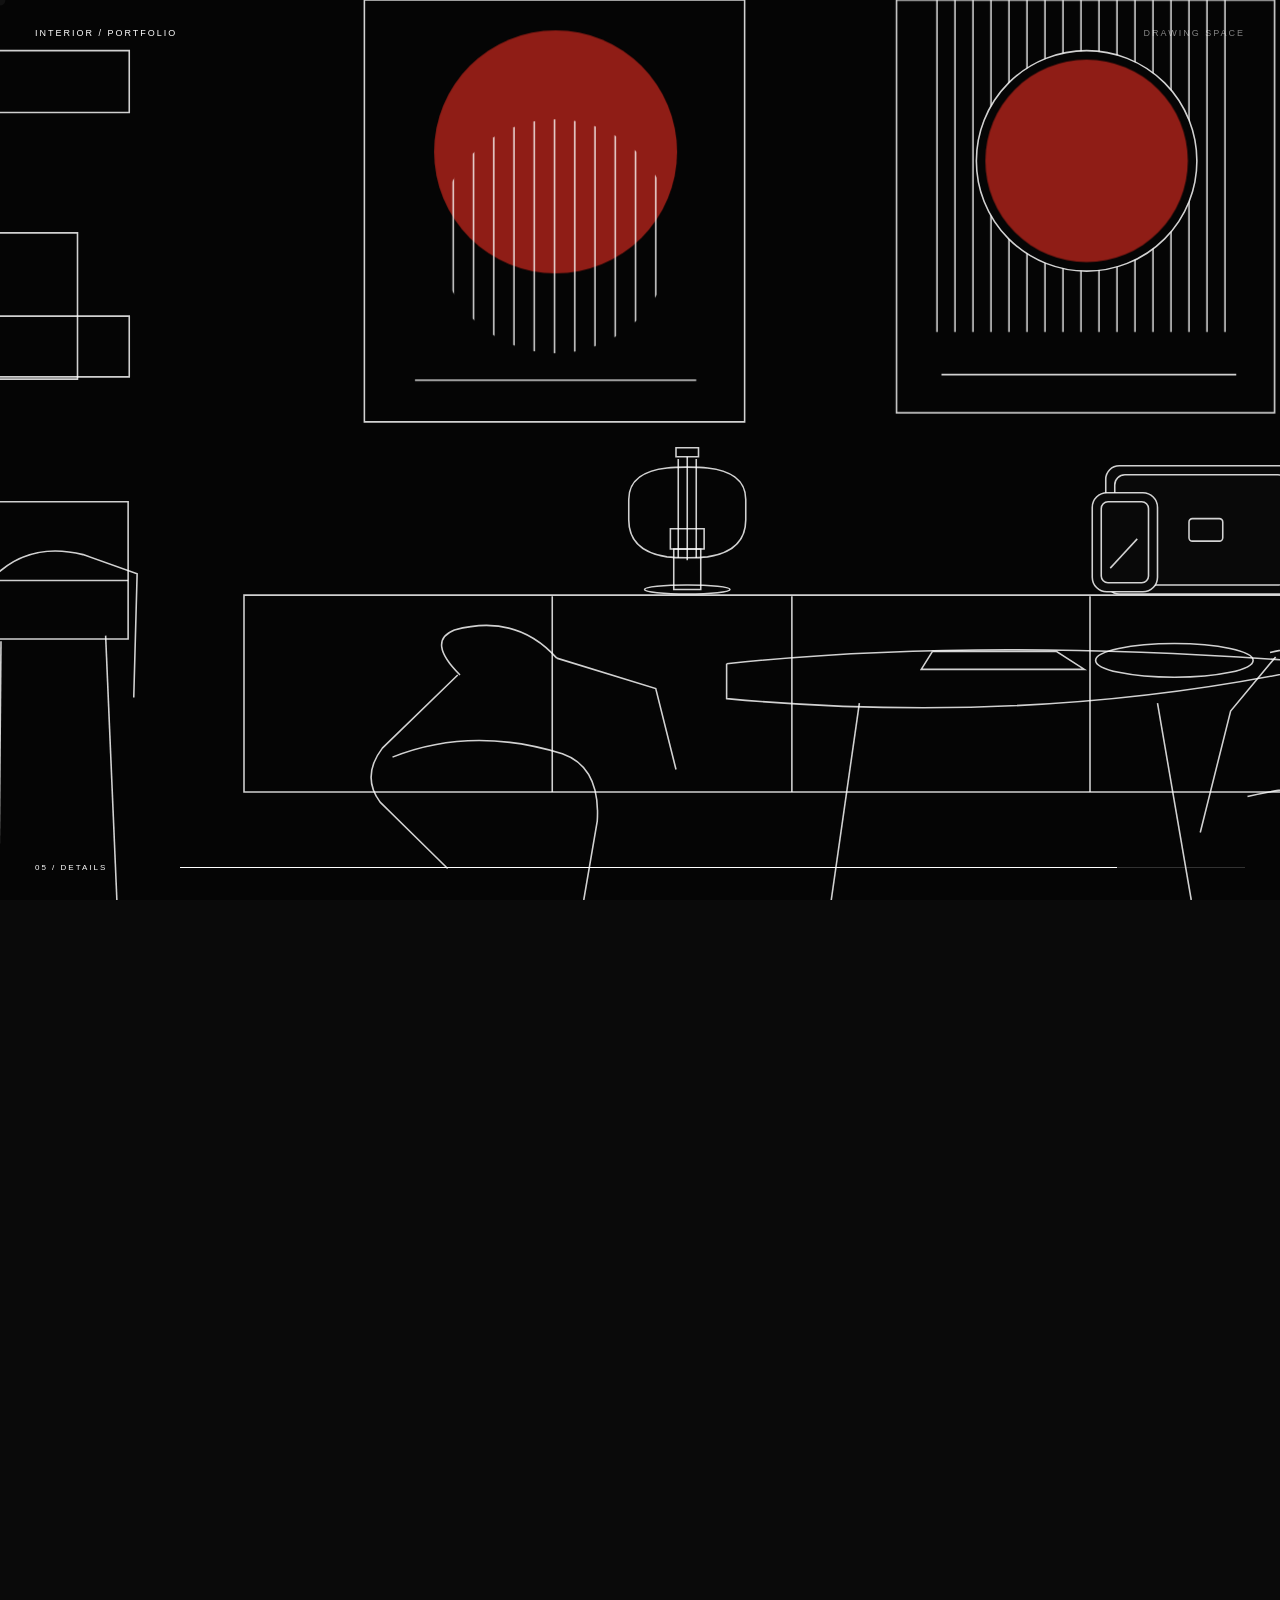
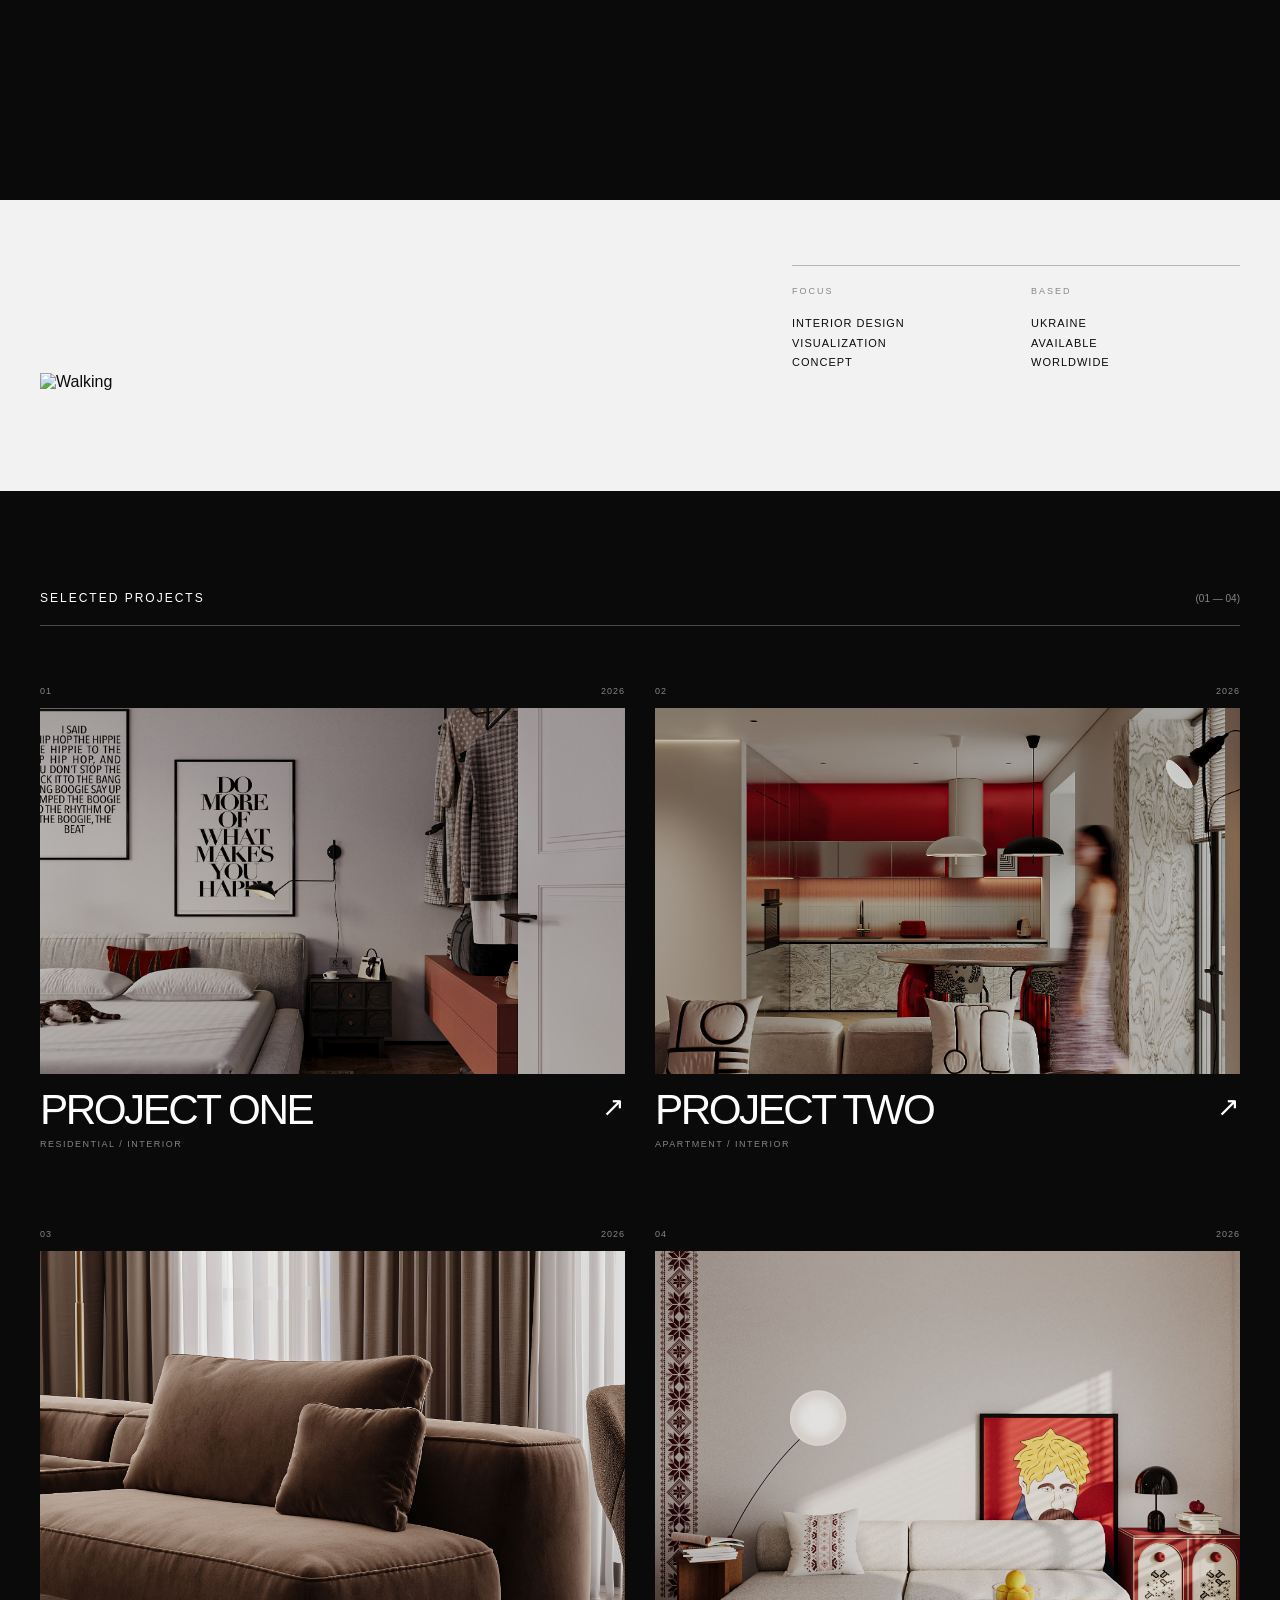
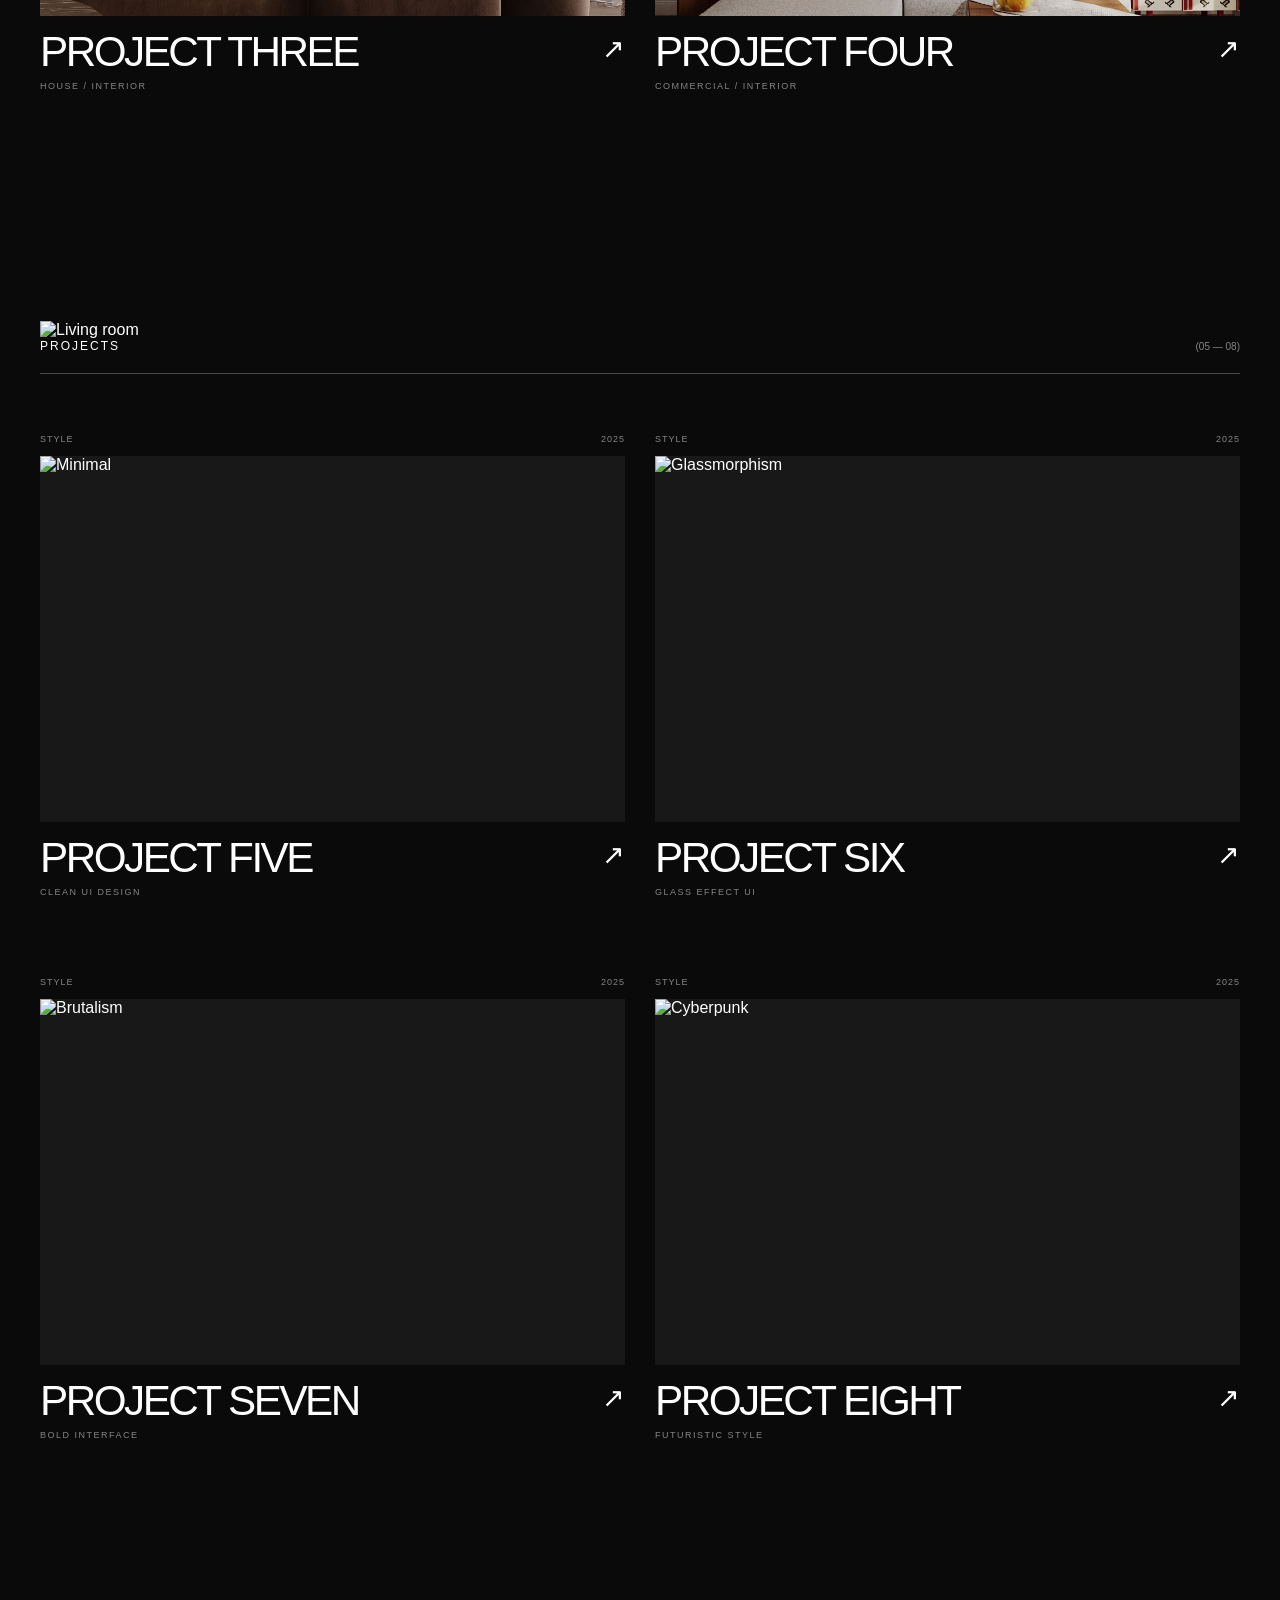
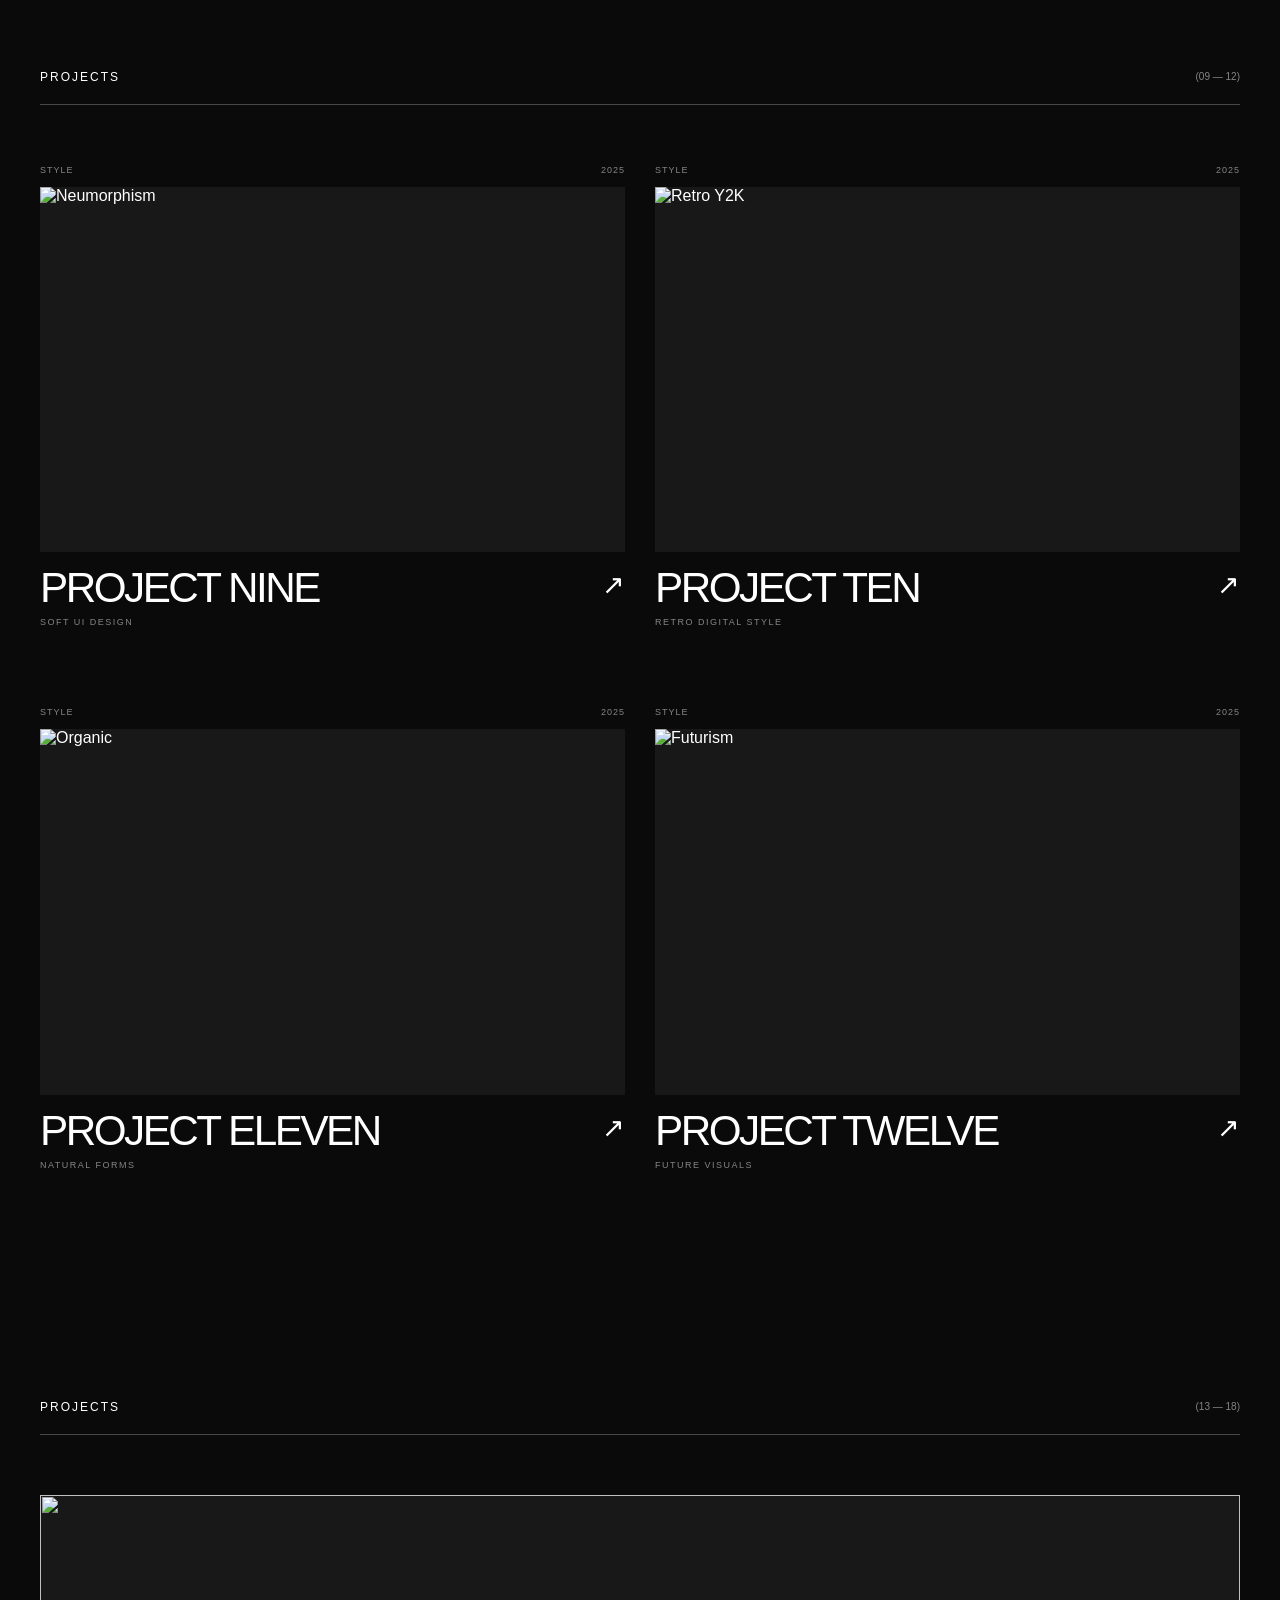
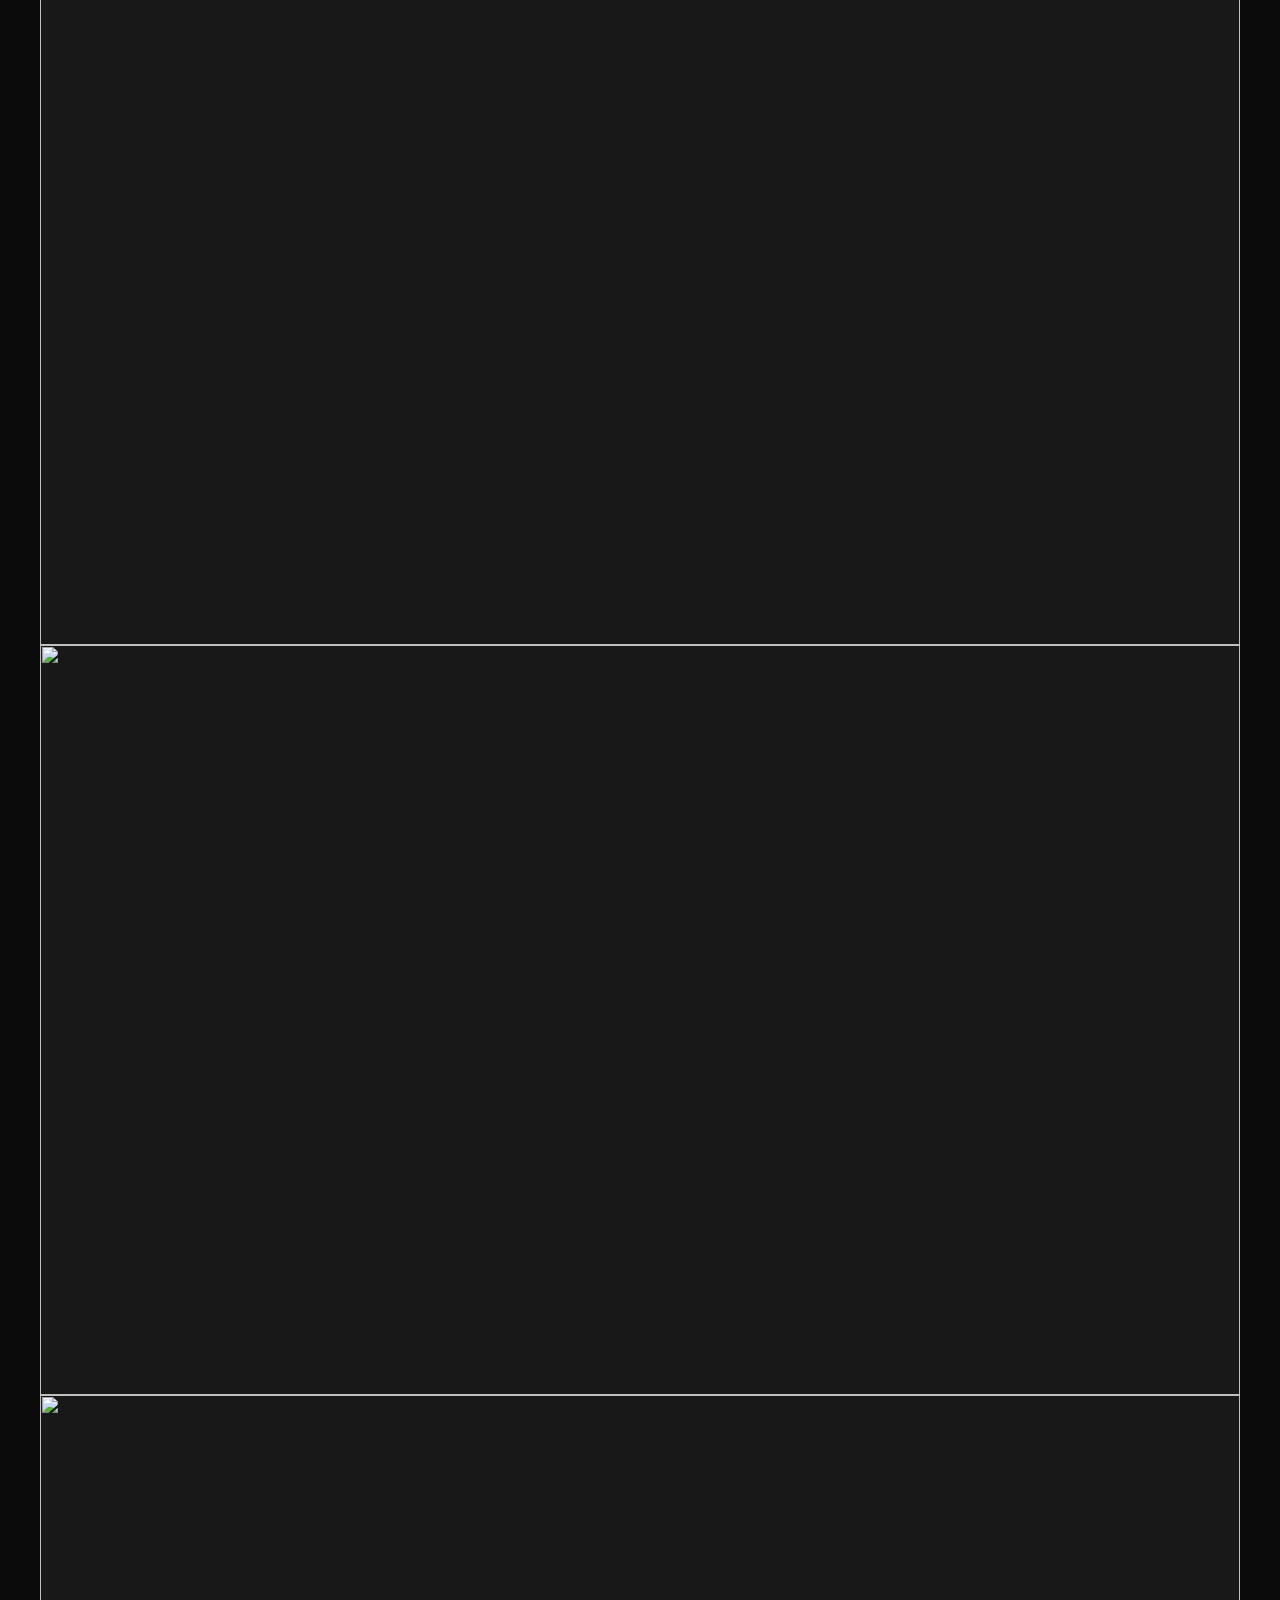
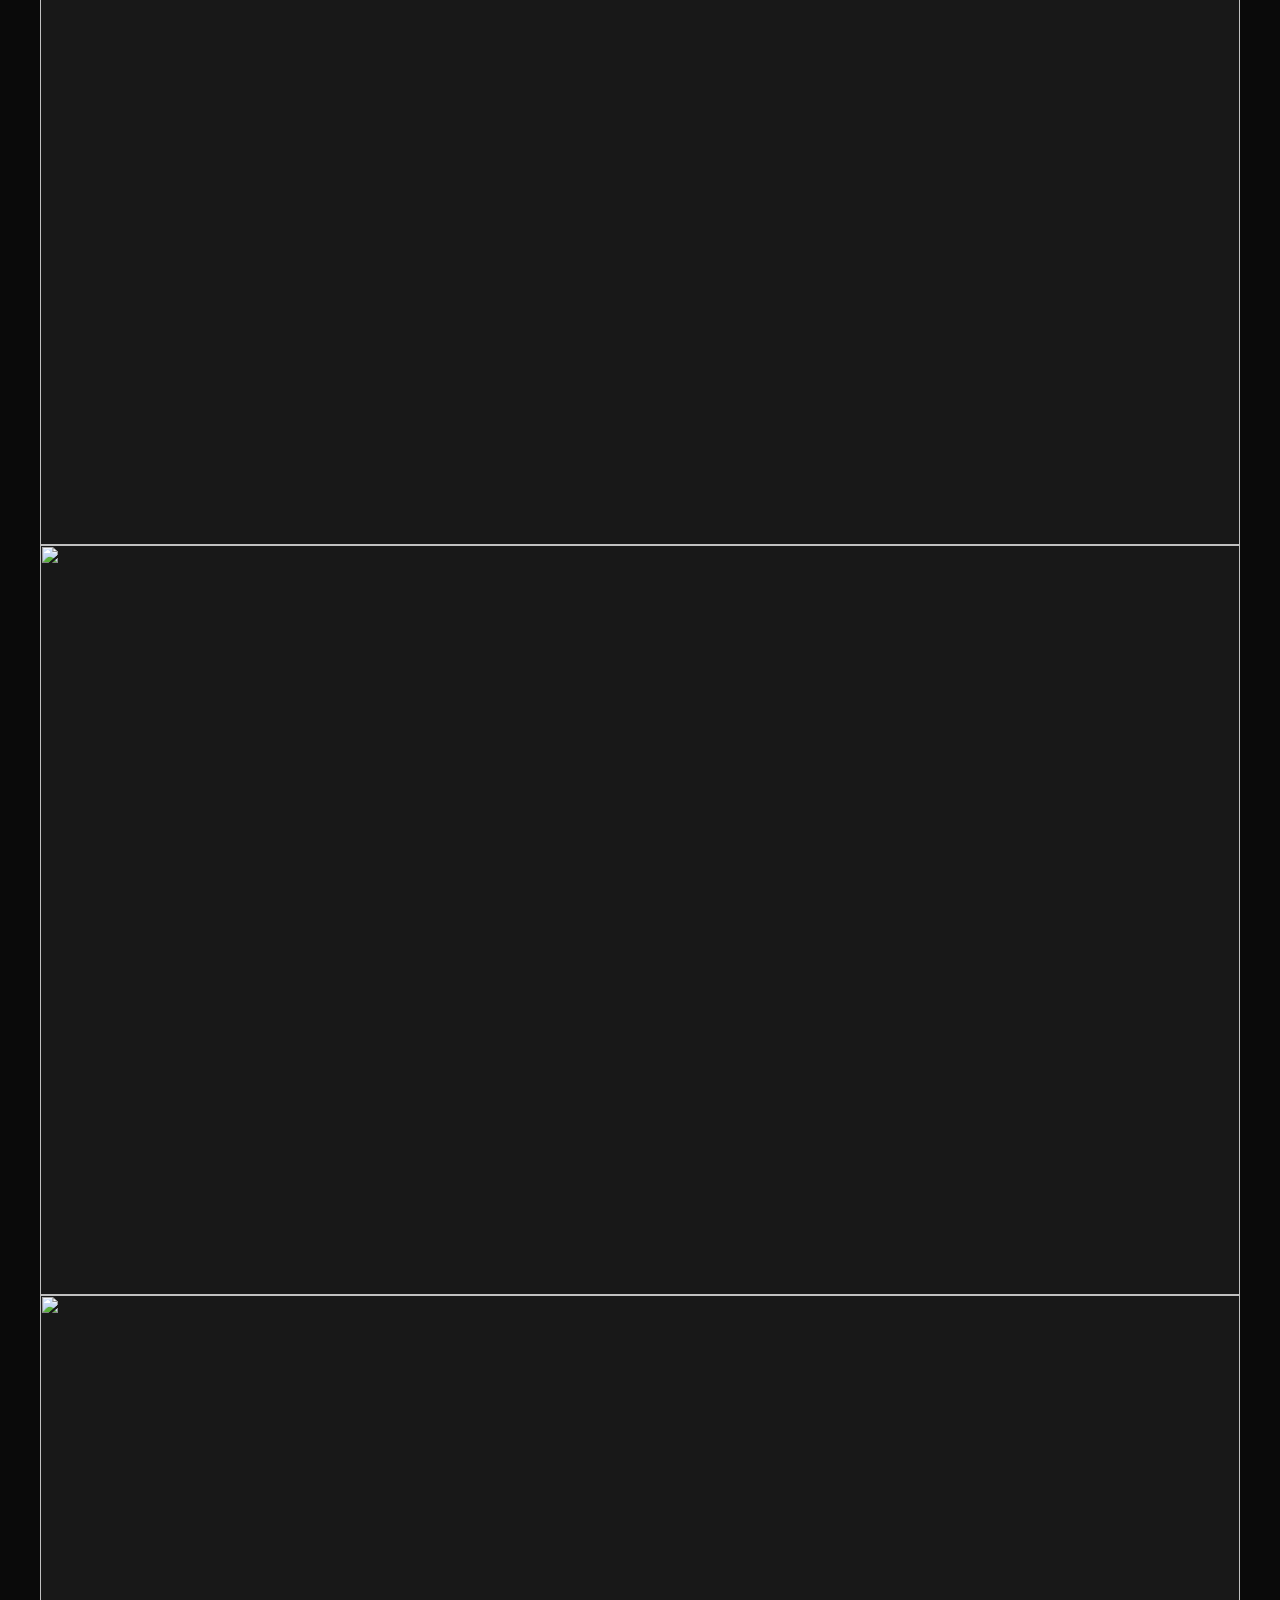
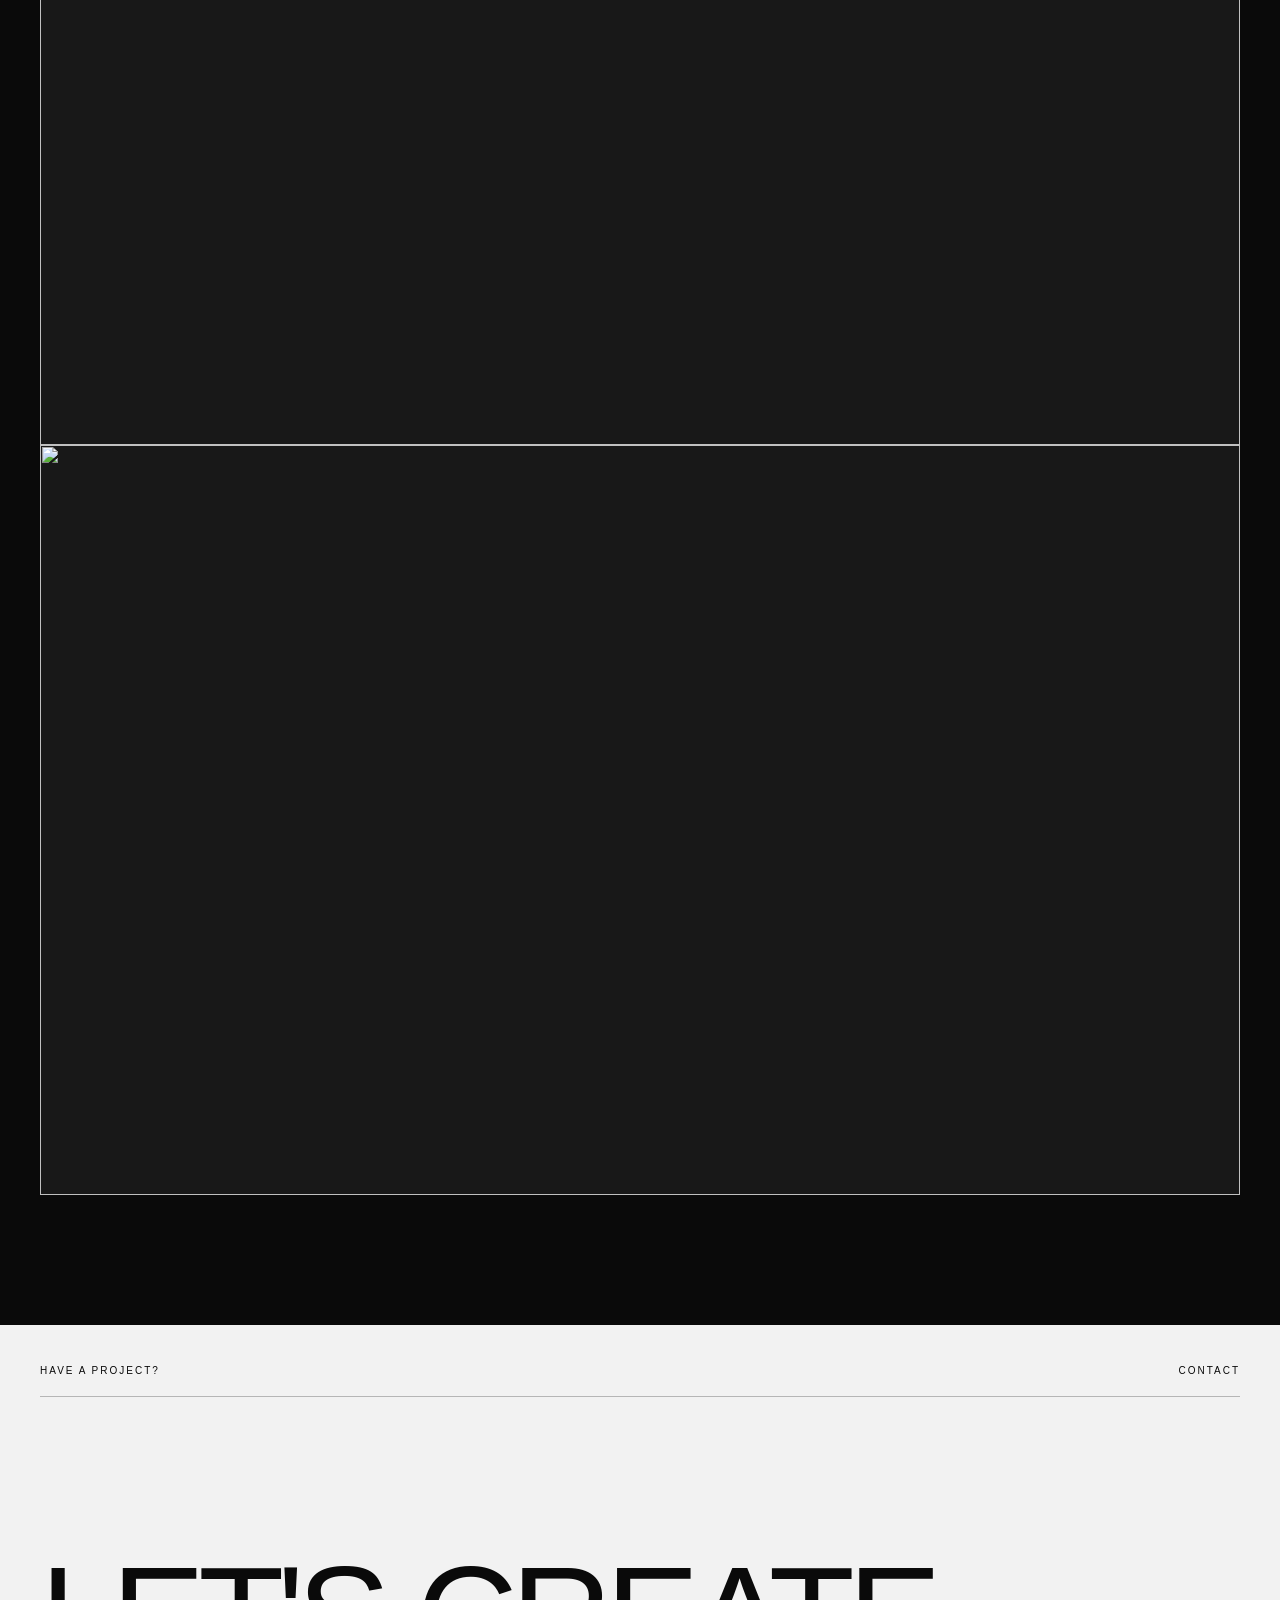
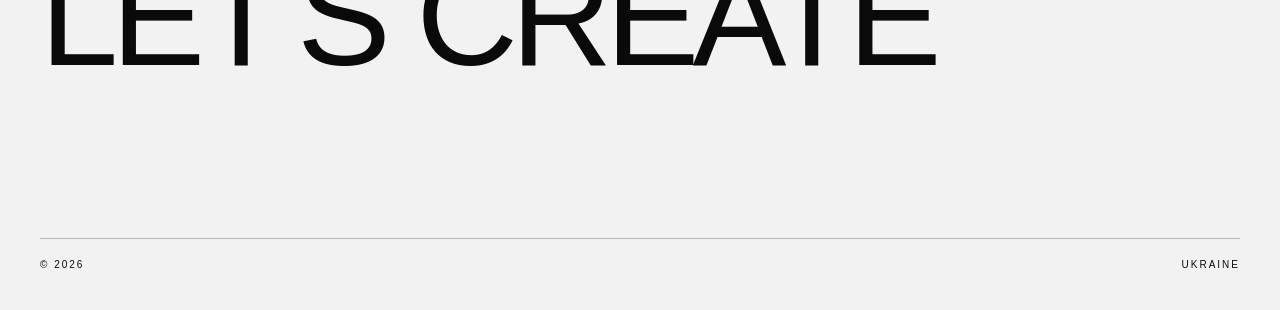
==== commit 55705806: "Update print statement from 'Hello' to 'Goodbye'" ====
--- a/index.html
+++ b/index.html
@@ -18,7 +18,8 @@
 
     <!-- ==================================================
          INTERIOR DRAWING LOADER
-    =================================================== --> 
+    =================================================== -->
+
     <div class="loader" id="loader">
 
         <div class="loader-top">
@@ -673,9 +674,24 @@
          HERO
     =================================================== -->
 
-    <main class="hero">
-
-        <div class="hero-top">
+ <main class="hero">
+
+    <img src="assets/images/me.jpg"
+     class="hero-image"
+     alt="Hero">
+
+<video class="hero-video"
+       muted
+       loop
+       playsinline
+       preload="auto">
+
+    <source src="assets/video/hero.mp4" type="video/mp4">
+
+</video>
+    <div class="hero-top">
+
+
 
             <span>
                 PORTFOLIO / 2026
@@ -721,6 +737,9 @@
     =================================================== -->
 
     <section class="about" id="about">
+        <img src="assets/images/hanging-man.png"
+     class="hanging-man"
+     alt="Hanging man">
 
         <div class="section-header">
 
@@ -792,8 +811,15 @@
 
         </div>
 
+        <img src="assets/images/walking-man.png"
+     class="walking-man"
+     alt="Walking">
+
     </section>
 
+<div class="person-border">
+    <img src="assets/images/person.png" alt="">
+</div>
 
     <!-- ==================================================
          PROJECTS
@@ -985,6 +1011,311 @@
     </section>
 
 
+
+<!-- ==================================================
+     PROJECTS LIGHT
+=================================================== -->
+
+<section class="projects projects-light">
+
+     <div class="projects-decoration">
+    <img src="assets/images/living-room.png" alt="Living room">
+</div>
+
+    <div class="projects-header">
+        <h2>PROJECTS</h2>
+        <span>(05 — 08)</span>
+    </div>
+
+    
+    <div class="projects-grid">
+
+        <a href="minimal.html" class="project-card">
+
+            <div class="project-meta">
+                <span>STYLE</span>
+                <span>2025</span>
+            </div>
+
+            <div class="project-image">
+                <img src="assets/images/minimal.jpg" alt="Minimal">
+            </div>
+
+            <div class="project-card-bottom">
+                <div>
+                    <h3>PROJECT FIVE</h3>
+                    <p>CLEAN UI DESIGN</p>
+                </div>
+
+                <span class="project-arrow">↗</span>
+            </div>
+
+        </a>
+
+        <a href="glass.html" class="project-card">
+
+            <div class="project-meta">
+                <span>STYLE</span>
+                <span>2025</span>
+            </div>
+
+            <div class="project-image">
+                <img src="assets/images/glass.jpg" alt="Glassmorphism">
+            </div>
+
+            <div class="project-card-bottom">
+                <div>
+                    <h3>PROJECT SIX</h3>
+                    <p>GLASS EFFECT UI</p>
+                </div>
+
+                <span class="project-arrow">↗</span>
+            </div>
+
+        </a>
+
+        <a href="brutalism.html" class="project-card">
+
+            <div class="project-meta">
+                <span>STYLE</span>
+                <span>2025</span>
+            </div>
+
+            <div class="project-image">
+                <img src="assets/images/brutalism.jpg" alt="Brutalism">
+            </div>
+
+            <div class="project-card-bottom">
+                <div>
+                    <h3>PROJECT SEVEN</h3>
+                    <p>BOLD INTERFACE</p>
+                </div>
+
+                <span class="project-arrow">↗</span>
+            </div>
+
+        </a>
+
+        <a href="cyberpunk.html" class="project-card">
+
+            <div class="project-meta">
+                <span>STYLE</span>
+                <span>2025</span>
+            </div>
+
+            <div class="project-image">
+                <img src="assets/images/cyberpunk.jpg" alt="Cyberpunk">
+            </div>
+
+            <div class="project-card-bottom">
+                <div>
+                    <h3>PROJECT EIGHT</h3>
+                    <p>FUTURISTIC STYLE</p>
+                </div>
+
+                <span class="project-arrow">↗</span>
+            </div>
+
+        </a>
+
+    </div>
+
+</section>
+
+<!-- ==================================================
+     PROJECTS (09 — 12)
+=================================================== -->
+
+<section class="projects">
+
+    <div class="projects-header">
+        <h2>PROJECTS</h2>
+        <span>(09 — 12)</span>
+    </div>
+
+    <div class="projects-grid">
+
+        <a href="neumorphism.html" class="project-card">
+
+            <div class="project-meta">
+                <span>STYLE</span>
+                <span>2025</span>
+            </div>
+
+            <div class="project-image">
+                <img src="assets/images/neumorphism.jpg" alt="Neumorphism">
+            </div>
+
+            <div class="project-card-bottom">
+                <div>
+                    <h3>PROJECT NINE</h3>
+                    <p>SOFT UI DESIGN</p>
+                </div>
+
+                <span class="project-arrow">↗</span>
+            </div>
+
+        </a>
+
+        <a href="retro.html" class="project-card">
+
+            <div class="project-meta">
+                <span>STYLE</span>
+                <span>2025</span>
+            </div>
+
+            <div class="project-image">
+                <img src="assets/images/retro.jpg" alt="Retro Y2K">
+            </div>
+
+            <div class="project-card-bottom">
+                <div>
+                    <h3>PROJECT TEN</h3>
+                    <p>RETRO DIGITAL STYLE</p>
+                </div>
+
+                <span class="project-arrow">↗</span>
+            </div>
+
+        </a>
+
+        <a href="organic.html" class="project-card">
+
+            <div class="project-meta">
+                <span>STYLE</span>
+                <span>2025</span>
+            </div>
+
+            <div class="project-image">
+                <img src="assets/images/organic.jpg" alt="Organic">
+            </div>
+
+            <div class="project-card-bottom">
+                <div>
+                    <h3>PROJECT ELEVEN</h3>
+                    <p>NATURAL FORMS</p>
+                </div>
+
+                <span class="project-arrow">↗</span>
+            </div>
+
+        </a>
+
+        <a href="futurism.html" class="project-card">
+
+            <div class="project-meta">
+                <span>STYLE</span>
+                <span>2025</span>
+            </div>
+
+            <div class="project-image">
+                <img src="assets/images/futurism.jpg" alt="Futurism">
+            </div>
+
+            <div class="project-card-bottom">
+                <div>
+                    <h3>PROJECT TWELVE</h3>
+                    <p>FUTURE VISUALS</p>
+                </div>
+
+                <span class="project-arrow">↗</span>
+            </div>
+
+        </a>
+
+    </div>
+
+</section>
+
+<!-- ==================================================
+     PROJECTS (13 — 18)
+=================================================== -->
+
+<section class="projects">
+
+    <div class="projects-header">
+        <h2>PROJECTS</h2>
+        <span>(13 — 18)</span>
+    </div>
+
+    <div class="projects-grid-six">
+
+        <a href="#" class="project-card">
+
+    <div class="project-image slideshow">
+
+        <img src="assets/images/project13-1.jpg" class="active" alt="">
+        <img src="assets/images/project13-2.jpg" alt="">
+        <img src="assets/images/project13-3.jpg" alt="">
+
+    </div>
+
+</a>
+
+        <a href="#" class="project-card">
+
+    <div class="project-image slideshow">
+
+        <img src="assets/images/project14-1.jpg" class="active" alt="">
+        <img src="assets/images/project14-2.jpg" alt="">
+        <img src="assets/images/project14-3.jpg" alt="">
+
+    </div>
+
+</a>
+
+        <a href="#" class="project-card">
+
+    <div class="project-image slideshow">
+
+        <img src="assets/images/project15-1.jpg" class="active" alt="">
+        <img src="assets/images/project15-2.jpg" alt="">
+        <img src="assets/images/project15-3.jpg" alt="">
+
+    </div>
+
+</a>
+
+        <a href="#" class="project-card">
+
+    <div class="project-image slideshow">
+
+        <img src="assets/images/project16-1.jpg" class="active" alt="">
+        <img src="assets/images/project16-2.jpg" alt="">
+        <img src="assets/images/project16-3.jpg" alt="">
+
+    </div>
+
+</a>
+
+        <a href="#" class="project-card">
+
+    <div class="project-image slideshow">
+
+        <img src="assets/images/project17-1.jpg" class="active" alt="">
+        <img src="assets/images/project17-2.jpg" alt="">
+        <img src="assets/images/project17-3.jpg" alt="">
+
+    </div>
+
+</a>
+
+        <a href="#" class="project-card">
+
+    <div class="project-image slideshow">
+
+        <img src="assets/images/project18-1.jpg" class="active" alt="">
+        <img src="assets/images/project19-2.jpg" alt="">
+        <img src="assets/images/project20-3.jpg" alt="">
+
+    </div>
+
+</a>
+
+    </div>
+
+</section>
+
     <!-- ==================================================
          FOOTER
     =================================================== -->
@@ -1038,7 +1369,6 @@
 
     </div>
 
-
     <script src="script.js"></script>
 
 </body>
